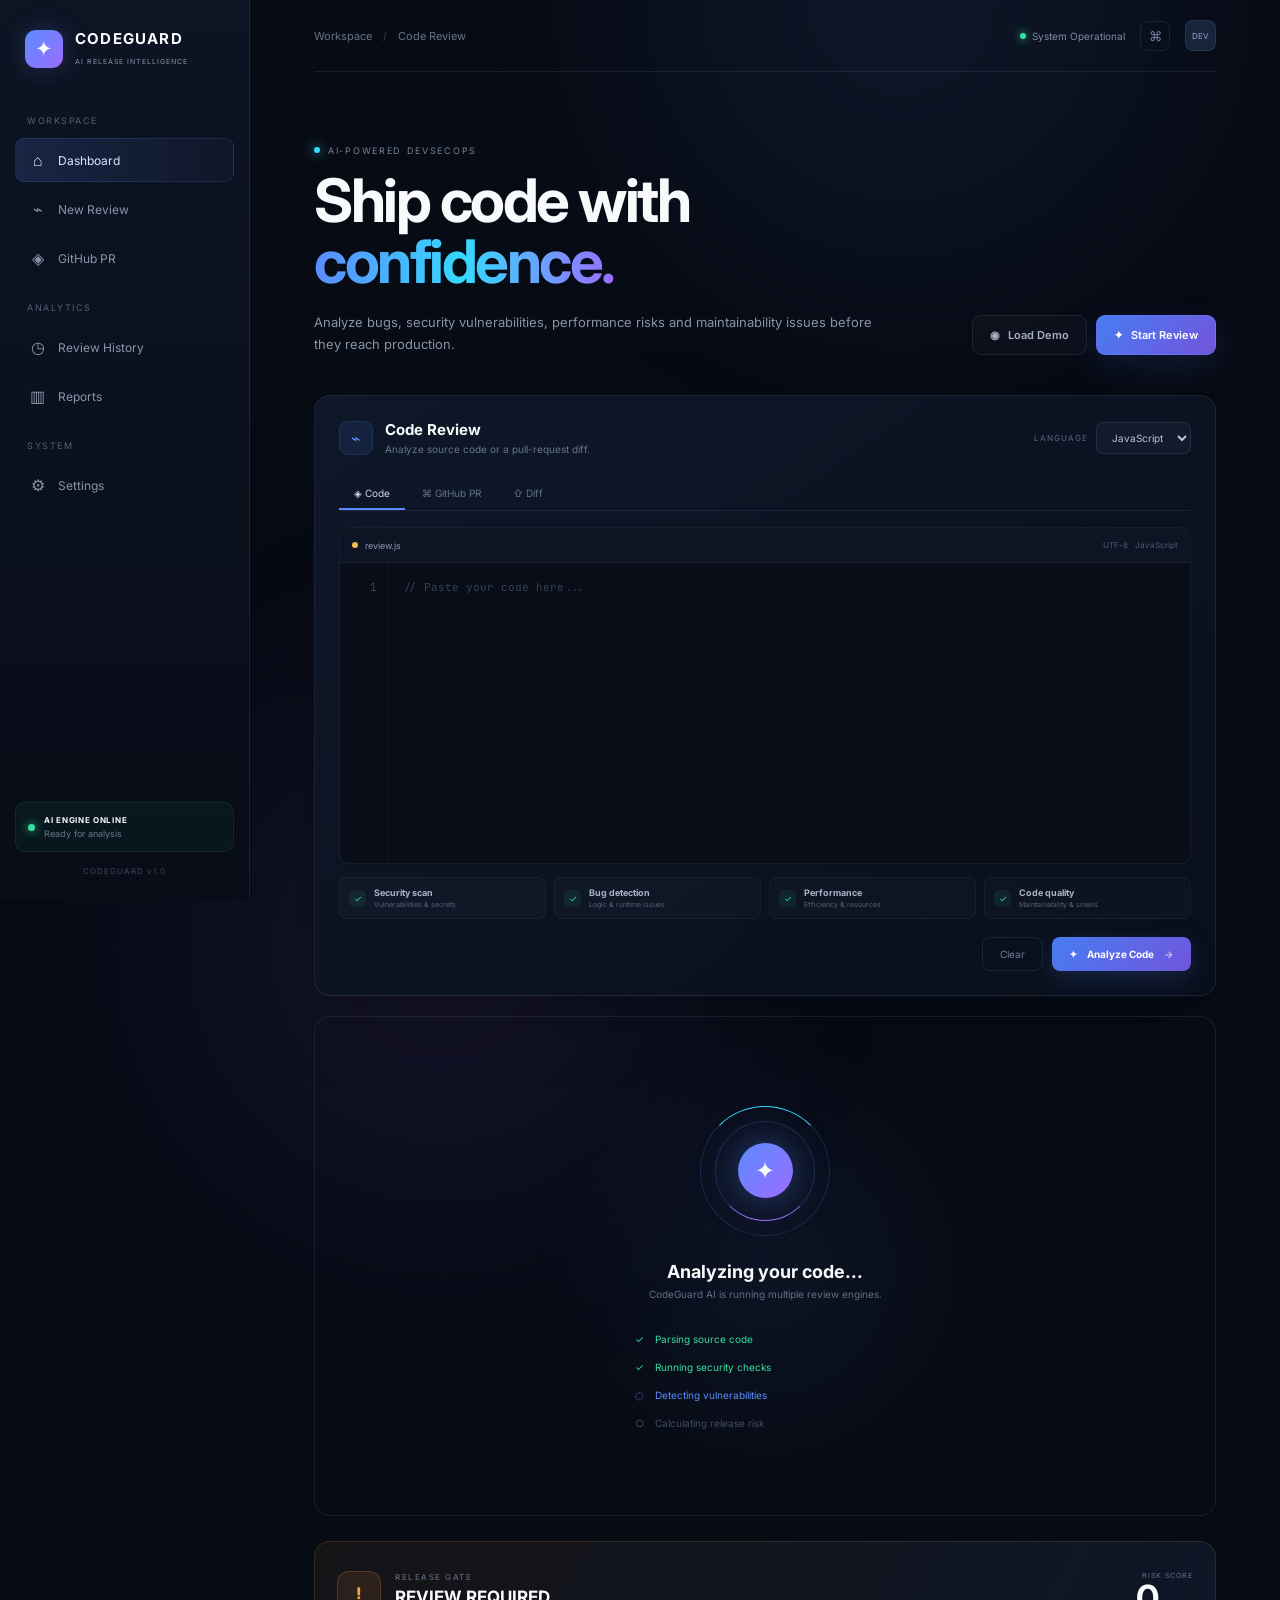
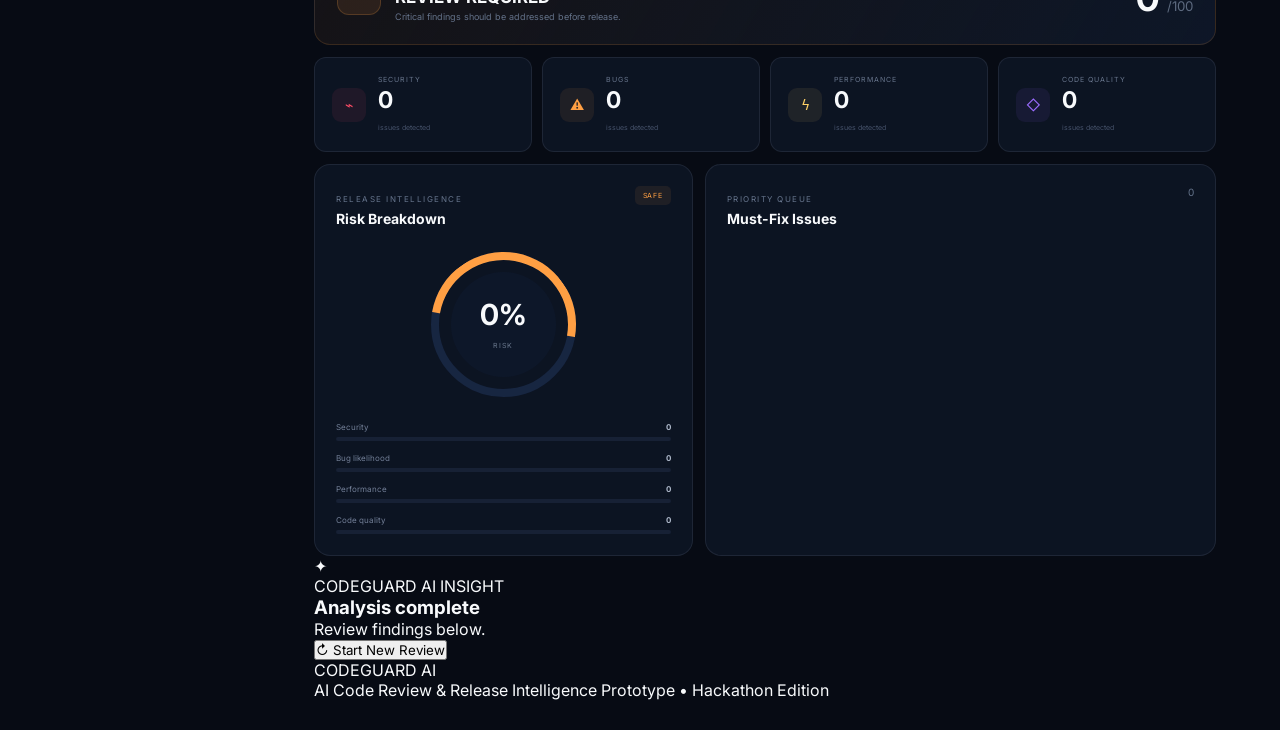
==== index.html @ 19e3649a "Add files via upload" ====
<!DOCTYPE html>
<html lang="en">
<head>
    <meta charset="UTF-8">
    <meta name="viewport" content="width=device-width, initial-scale=1.0">

    <title>CodeGuard AI — Code Review & Release Intelligence</title>

    <link rel="stylesheet" href="style.css">

    <link rel="preconnect" href="https://fonts.googleapis.com">
    <link rel="preconnect" href="https://fonts.gstatic.com" crossorigin>

    <link
        href="https://fonts.googleapis.com/css2?family=Inter:wght@400;500;600;700;800&family=JetBrains+Mono:wght@400;500&display=swap"
        rel="stylesheet"
    >
</head>

<body>

<!-- =========================================
     BACKGROUND
========================================= -->

<div class="background-grid"></div>
<div class="glow glow-one"></div>
<div class="glow glow-two"></div>


<!-- =========================================
     APP
========================================= -->

<div class="app">


    <!-- =====================================
         SIDEBAR
    ====================================== -->

    <aside class="sidebar">

        <div class="brand">

            <div class="brand-icon">
                <span>✦</span>
            </div>

            <div>
                <h1>CODEGUARD</h1>
                <small>AI RELEASE INTELLIGENCE</small>
            </div>

        </div>


        <nav class="navigation">

            <p class="nav-label">WORKSPACE</p>

            <button class="nav-item active">
                <span>⌂</span>
                Dashboard
            </button>

            <button class="nav-item" onclick="focusReview()">
                <span>⌁</span>
                New Review
            </button>

            <button class="nav-item">
                <span>◈</span>
                GitHub PR
            </button>

            <p class="nav-label">ANALYTICS</p>

            <button class="nav-item">
                <span>◷</span>
                Review History
            </button>

            <button class="nav-item">
                <span>▥</span>
                Reports
            </button>

            <p class="nav-label">SYSTEM</p>

            <button class="nav-item">
                <span>⚙</span>
                Settings
            </button>

        </nav>


        <div class="sidebar-bottom">

            <div class="ai-status">

                <div class="online-dot"></div>

                <div>
                    <strong>AI ENGINE ONLINE</strong>
                    <small>Ready for analysis</small>
                </div>

            </div>

            <div class="version">
                CODEGUARD v1.0
            </div>

        </div>

    </aside>


    <!-- =====================================
         MAIN CONTENT
    ====================================== -->

    <main class="main">


        <!-- TOP BAR -->

        <header class="topbar">

            <div class="mobile-brand">
                ✦ CODEGUARD AI
            </div>

            <div class="breadcrumb">
                Workspace
                <span>/</span>
                Code Review
            </div>

            <div class="top-actions">

                <div class="connection">
                    <span></span>
                    System Operational
                </div>

                <button class="icon-button">⌘</button>

                <div class="avatar">
                    DEV
                </div>

            </div>

        </header>


        <!-- =================================
             HERO
        ================================== -->

        <section class="hero">

            <div>

                <div class="eyebrow">
                    <span class="pulse"></span>
                    AI-POWERED DEVSECOPS
                </div>

                <h2>
                    Ship code with
                    <span>confidence.</span>
                </h2>

                <p>
                    Analyze bugs, security vulnerabilities, performance risks
                    and maintainability issues before they reach production.
                </p>

            </div>


            <div class="hero-actions">

                <button class="ghost-button" onclick="loadSample()">
                    <span>◉</span>
                    Load Demo
                </button>

                <button class="primary-button" onclick="focusReview()">
                    <span>✦</span>
                    Start Review
                </button>

            </div>

        </section>


        <!-- =================================
             REVIEW INPUT
        ================================== -->

        <section class="review-card" id="reviewSection">

            <div class="card-top">

                <div>

                    <div class="card-title">
                        <span class="title-icon">⌁</span>

                        <div>
                            <h3>Code Review</h3>
                            <p>Analyze source code or a pull-request diff.</p>
                        </div>
                    </div>

                </div>


                <div class="language-selector">

                    <span>LANGUAGE</span>

                    <select id="language">

                        <option value="javascript">
                            JavaScript
                        </option>

                        <option value="python">
                            Python
                        </option>

                        <option value="java">
                            Java
                        </option>

                    </select>

                </div>

            </div>


            <!-- SOURCE TABS -->

            <div class="source-tabs">

                <button class="source-tab active">
                    ◈ Code
                </button>

                <button class="source-tab">
                    ⌘ GitHub PR
                </button>

                <button class="source-tab">
                    ⇧ Diff
                </button>

            </div>


            <!-- CODE EDITOR -->

            <div class="editor-wrapper">

                <div class="editor-header">

                    <div class="file-info">

                        <span class="file-dot"></span>

                        <span id="fileName">
                            review.js
                        </span>

                    </div>

                    <div class="editor-tools">

                        <span>UTF-8</span>
                        <span>JavaScript</span>

                    </div>

                </div>


                <div class="editor">

                    <div class="line-numbers" id="lineNumbers">
                        1
                    </div>

                    <textarea
                        id="codeInput"
                        spellcheck="false"
                        placeholder="// Paste your code here..."
                    ></textarea>

                </div>

            </div>


            <!-- REVIEW OPTIONS -->

            <div class="review-options">

                <div class="option">

                    <span class="option-check">✓</span>

                    <div>
                        <strong>Security scan</strong>
                        <small>Vulnerabilities & secrets</small>
                    </div>

                </div>

                <div class="option">

                    <span class="option-check">✓</span>

                    <div>
                        <strong>Bug detection</strong>
                        <small>Logic & runtime issues</small>
                    </div>

                </div>

                <div class="option">

                    <span class="option-check">✓</span>

                    <div>
                        <strong>Performance</strong>
                        <small>Efficiency & resources</small>
                    </div>

                </div>

                <div class="option">

                    <span class="option-check">✓</span>

                    <div>
                        <strong>Code quality</strong>
                        <small>Maintainability & smells</small>
                    </div>

                </div>

            </div>


            <!-- ACTIONS -->

            <div class="review-actions">

                <button
                    class="clear-button"
                    onclick="clearCode()"
                >
                    Clear
                </button>

                <button
                    class="analyze-button"
                    id="analyzeButton"
                    onclick="startAnalysis()"
                >
                    <span>✦</span>
                    Analyze Code
                    <span class="button-arrow">→</span>
                </button>

            </div>

        </section>


        <!-- =================================
             ANALYSIS SCREEN
        ================================== -->

        <section
            class="analysis-screen hidden"
            id="analysisScreen"
        >

            <div class="analysis-orbit">

                <div class="orbit-ring ring-one"></div>
                <div class="orbit-ring ring-two"></div>

                <div class="ai-core">
                    ✦
                </div>

            </div>

            <h3>Analyzing your code...</h3>

            <p>
                CodeGuard AI is running multiple review engines.
            </p>


            <div class="analysis-steps">

                <div class="analysis-step complete">
                    <span>✓</span>
                    Parsing source code
                </div>

                <div class="analysis-step complete">
                    <span>✓</span>
                    Running security checks
                </div>

                <div class="analysis-step active-step">
                    <span>◌</span>
                    Detecting vulnerabilities
                </div>

                <div class="analysis-step">
                    <span>○</span>
                    Calculating release risk
                </div>

            </div>

        </section>


        <!-- =================================
             RESULTS
        ================================== -->

        <section
            class="results hidden"
            id="results"
        >


            <!-- RELEASE GATE -->

            <div class="release-gate">

                <div class="gate-left">

                    <div class="gate-icon" id="gateIcon">
                        !
                    </div>

                    <div>

                        <span class="gate-label">
                            RELEASE GATE
                        </span>

                        <h3 id="gateTitle">
                            REVIEW REQUIRED
                        </h3>

                        <p id="gateMessage">
                            Critical findings should be addressed before release.
                        </p>

                    </div>

                </div>


                <div class="gate-score">

                    <span>RISK SCORE</span>

                    <strong id="riskScore">
                        0
                    </strong>

                    <small>/100</small>

                </div>

            </div>


            <!-- METRICS -->

            <div class="metrics">

                <div class="metric-card">

                    <div class="metric-icon red">⌁</div>

                    <div>
                        <span>SECURITY</span>
                        <strong id="securityCount">0</strong>
                        <small>issues detected</small>
                    </div>

                </div>


                <div class="metric-card">

                    <div class="metric-icon orange">⚠</div>

                    <div>
                        <span>BUGS</span>
                        <strong id="bugCount">0</strong>
                        <small>issues detected</small>
                    </div>

                </div>


                <div class="metric-card">

                    <div class="metric-icon yellow">ϟ</div>

                    <div>
                        <span>PERFORMANCE</span>
                        <strong id="performanceCount">0</strong>
                        <small>issues detected</small>
                    </div>

                </div>


                <div class="metric-card">

                    <div class="metric-icon purple">◇</div>

                    <div>
                        <span>CODE QUALITY</span>
                        <strong id="smellCount">0</strong>
                        <small>issues detected</small>
                    </div>

                </div>

            </div>


            <!-- RESULTS GRID -->

            <div class="results-grid">


                <!-- RISK -->

                <div class="panel risk-panel">

                    <div class="panel-header">

                        <div>
                            <span class="panel-label">
                                RELEASE INTELLIGENCE
                            </span>

                            <h3>Risk Breakdown</h3>
                        </div>

                        <span class="risk-level" id="riskLevel">
                            SAFE
                        </span>

                    </div>


                    <div class="risk-visual">

                        <div class="risk-circle">

                            <div>

                                <strong id="riskPercent">
                                    0%
                                </strong>

                                <span>RISK</span>

                            </div>

                        </div>

                    </div>


                    <div class="risk-bars">

                        <div class="risk-bar">

                            <div>
                                <span>Security</span>
                                <b id="securityRisk">0</b>
                            </div>

                            <div class="bar">
                                <i id="securityBar"></i>
                            </div>

                        </div>


                        <div class="risk-bar">

                            <div>
                                <span>Bug likelihood</span>
                                <b id="bugRisk">0</b>
                            </div>

                            <div class="bar">
                                <i id="bugBar"></i>
                            </div>

                        </div>


                        <div class="risk-bar">

                            <div>
                                <span>Performance</span>
                                <b id="performanceRisk">0</b>
                            </div>

                            <div class="bar">
                                <i id="performanceBar"></i>
                            </div>

                        </div>


                        <div class="risk-bar">

                            <div>
                                <span>Code quality</span>
                                <b id="qualityRisk">0</b>
                            </div>

                            <div class="bar">
                                <i id="qualityBar"></i>
                            </div>

                        </div>

                    </div>

                </div>


                <!-- MUST FIX -->

                <div class="panel">

                    <div class="panel-header">

                        <div>
                            <span class="panel-label">
                                PRIORITY QUEUE
                            </span>

                            <h3>Must-Fix Issues</h3>
                        </div>

                        <span class="issue-count" id="issueCount">
                            0
                        </span>

                    </div>


                    <div
                        class="issues-list"
                        id="issuesContainer"
                    ></div>

                </div>

            </div>


            <!-- AI INSIGHT -->

            <div class="ai-insight">

                <div class="ai-insight-icon">
                    ✦
                </div>

                <div>

                    <span>
                        CODEGUARD AI INSIGHT
                    </span>

                    <h3 id="aiInsightTitle">
                        Analysis complete
                    </h3>

                    <p id="aiInsight">
                        Review findings below.
                    </p>

                </div>

            </div>


            <!-- NEW REVIEW -->

            <button
                class="new-review"
                onclick="newReview()"
            >
                ↻ Start New Review
            </button>

        </section>


        <!-- FOOTER -->

        <footer>

            <div>
                CODEGUARD AI
            </div>

            <span>
                AI Code Review & Release Intelligence
            </span>

            <span>
                Prototype • Hackathon Edition
            </span>

        </footer>

    </main>

</div>


<script src="script.js"></script>

</body>
</html>
---- style.css ----
:root {

    --bg: #070b14;
    --bg-secondary: #0b1120;
    --panel: rgba(14, 22, 38, 0.82);
    --panel-solid: #0e1626;

    --border: rgba(148, 163, 184, 0.13);

    --text: #f8fafc;
    --muted: #8793a8;

    --blue: #5b8cff;
    --cyan: #36d9ff;
    --purple: #9b6cff;

    --red: #ff4d67;
    --orange: #ff9f43;
    --yellow: #ffd166;
    --green: #36e0a1;

    --radius: 16px;

}


* {

    margin: 0;
    padding: 0;
    box-sizing: border-box;

}


html {

    scroll-behavior: smooth;

}


body {

    background: var(--bg);

    color: var(--text);

    font-family: "Inter", sans-serif;

    min-height: 100vh;

    overflow-x: hidden;

}


button,
select,
textarea {

    font-family: inherit;

}


button {

    cursor: pointer;

}


/* =========================================
   BACKGROUND
========================================= */

.background-grid {

    position: fixed;

    inset: 0;

    pointer-events: none;

    opacity: .28;

    background-image:
        linear-gradient(
            rgba(255,255,255,.025) 1px,
            transparent 1px
        ),
        linear-gradient(
            90deg,
            rgba(255,255,255,.025) 1px,
            transparent 1px
        );

    background-size: 50px 50px;

    mask-image: linear-gradient(
        to bottom,
        black,
        transparent 85%
    );

}


.glow {

    position: fixed;

    width: 500px;

    height: 500px;

    border-radius: 50%;

    filter: blur(130px);

    pointer-events: none;

    opacity: .09;

}


.glow-one {

    background: var(--blue);

    top: -250px;

    right: 10%;

}


.glow-two {

    background: var(--purple);

    bottom: -300px;

    left: 15%;

}


/* =========================================
   APP
========================================= */

.app {

    display: flex;

    min-height: 100vh;

}


/* =========================================
   SIDEBAR
========================================= */

.sidebar {

    width: 250px;

    background:
        linear-gradient(
            180deg,
            rgba(13,20,35,.98),
            rgba(8,13,24,.98)
        );

    border-right: 1px solid var(--border);

    padding: 24px 15px;

    display: flex;

    flex-direction: column;

    position: fixed;

    top: 0;

    bottom: 0;

    z-index: 10;

}


.brand {

    display: flex;

    align-items: center;

    gap: 12px;

    padding: 5px 10px 30px;

}


.brand-icon {

    width: 38px;

    height: 38px;

    border-radius: 11px;

    display: grid;

    place-items: center;

    background:
        linear-gradient(
            135deg,
            var(--blue),
            var(--purple)
        );

    box-shadow:
        0 0 25px rgba(91,140,255,.25);

}


.brand-icon span {

    font-size: 21px;

}


.brand h1 {

    font-size: 15px;

    letter-spacing: 1.2px;

}


.brand small {

    color: var(--muted);

    font-size: 7px;

    letter-spacing: 1px;

}


.navigation {

    display: flex;

    flex-direction: column;

    gap: 5px;

}


.nav-label {

    font-size: 9px;

    color: #536077;

    letter-spacing: 1.5px;

    margin: 17px 12px 7px;

}


.nav-item {

    width: 100%;

    padding: 11px 13px;

    border: 1px solid transparent;

    border-radius: 9px;

    background: transparent;

    color: #8995aa;

    text-align: left;

    display: flex;

    align-items: center;

    gap: 12px;

    font-size: 12px;

    transition: .2s;

}


.nav-item span {

    width: 17px;

    text-align: center;

    font-size: 16px;

}


.nav-item:hover {

    background: rgba(255,255,255,.04);

    color: white;

}


.nav-item.active {

    background:
        linear-gradient(
            90deg,
            rgba(91,140,255,.16),
            rgba(91,140,255,.04)
        );

    color: #dbe7ff;

    border-color: rgba(91,140,255,.16);

}


.sidebar-bottom {

    margin-top: auto;

}


.ai-status {

    padding: 12px;

    background: rgba(54,224,161,.045);

    border: 1px solid rgba(54,224,161,.1);

    border-radius: 10px;

    display: flex;

    gap: 9px;

    align-items: center;

}


.online-dot {

    width: 7px;

    height: 7px;

    background: var(--green);

    border-radius: 50%;

    box-shadow: 0 0 10px var(--green);

}


.ai-status strong {

    display: block;

    font-size: 8px;

    letter-spacing: .7px;

}


.ai-status small {

    display: block;

    color: #66758c;

    font-size: 9px;

    margin-top: 3px;

}


.version {

    color: #39465c;

    font-size: 8px;

    margin-top: 14px;

    text-align: center;

    letter-spacing: 1px;

}


/* =========================================
   MAIN
========================================= */

.main {

    margin-left: 250px;

    width: calc(100% - 250px);

    padding: 0 5% 30px;

    position: relative;

    z-index: 1;

}


.topbar {

    height: 72px;

    border-bottom: 1px solid var(--border);

    display: flex;

    align-items: center;

    justify-content: space-between;

}


.breadcrumb {

    color: #657289;

    font-size: 11px;

}


.breadcrumb span {

    margin: 0 8px;

    color: #354157;

}


.top-actions {

    display: flex;

    align-items: center;

    gap: 15px;

}


.connection {

    font-size: 10px;

    color: #7e8ca2;

    display: flex;

    align-items: center;

    gap: 6px;

}


.connection span {

    width: 6px;

    height: 6px;

    background: var(--green);

    border-radius: 50%;

    box-shadow: 0 0 8px var(--green);

}


.icon-button {

    background: transparent;

    color: #718098;

    border: 1px solid var(--border);

    width: 30px;

    height: 30px;

    border-radius: 7px;

}


.avatar {

    width: 31px;

    height: 31px;

    display: grid;

    place-items: center;

    background: #18243b;

    border: 1px solid var(--border);

    border-radius: 8px;

    font-size: 8px;

    color: #91a6cf;

}


.mobile-brand {

    display: none;

}


/* =========================================
   HERO
========================================= */

.hero {

    padding: 65px 0 40px;

    display: flex;

    align-items: flex-end;

    justify-content: space-between;

    gap: 30px;

}


.eyebrow {

    display: inline-flex;

    align-items: center;

    gap: 8px;

    font-size: 9px;

    letter-spacing: 1.7px;

    color: #75849c;

    margin-bottom: 14px;

}


.pulse {

    width: 6px;

    height: 6px;

    background: var(--cyan);

    border-radius: 50%;

    box-shadow: 0 0 12px var(--cyan);

}


.hero h2 {

    font-size: clamp(34px, 5vw, 60px);

    line-height: 1.03;

    letter-spacing: -2.5px;

    max-width: 700px;

}


.hero h2 span {

    background:
        linear-gradient(
            90deg,
            var(--blue),
            var(--cyan),
            var(--purple)
        );

    -webkit-background-clip: text;

    color: transparent;

}


.hero p {

    color: var(--muted);

    font-size: 13px;

    line-height: 1.7;

    max-width: 570px;

    margin-top: 18px;

}


.hero-actions {

    display: flex;

    gap: 9px;

    flex-shrink: 0;

}


.primary-button,
.ghost-button {

    border-radius: 9px;

    padding: 12px 17px;

    font-size: 11px;

    font-weight: 600;

    display: flex;

    align-items: center;

    gap: 8px;

}


.primary-button {

    border: 1px solid rgba(91,140,255,.4);

    background:
        linear-gradient(
            135deg,
            #477df2,
            #7354db
        );

    color: white;

    box-shadow:
        0 10px 30px rgba(72,107,240,.15);

}


.primary-button:hover {

    transform: translateY(-1px);

    box-shadow:
        0 12px 35px rgba(72,107,240,.28);

}


.ghost-button {

    color: #a5b0c2;

    background: rgba(255,255,255,.025);

    border: 1px solid var(--border);

}


/* =========================================
   REVIEW CARD
========================================= */

.review-card {

    background:
        linear-gradient(
            145deg,
            rgba(15,25,43,.9),
            rgba(9,15,27,.9)
        );

    border: 1px solid var(--border);

    border-radius: var(--radius);

    padding: 24px;

    box-shadow:
        0 25px 70px rgba(0,0,0,.2);

}


.card-top {

    display: flex;

    justify-content: space-between;

    align-items: center;

}


.card-title {

    display: flex;

    align-items: center;

    gap: 12px;

}


.title-icon {

    width: 34px;

    height: 34px;

    display: grid;

    place-items: center;

    background: rgba(91,140,255,.1);

    color: var(--blue);

    border: 1px solid rgba(91,140,255,.16);

    border-radius: 9px;

}


.card-title h3 {

    font-size: 15px;

}


.card-title p {

    color: #68768d;

    font-size: 10px;

    margin-top: 4px;

}


.language-selector {

    display: flex;

    align-items: center;

    gap: 8px;

}


.language-selector span {

    color: #59677e;

    font-size: 8px;

    letter-spacing: 1px;

}


.language-selector select {

    background: #111b2d;

    color: #bac5d6;

    border: 1px solid var(--border);

    border-radius: 7px;

    padding: 8px 11px;

    outline: none;

    font-size: 10px;

}


/* SOURCE TABS */

.source-tabs {

    display: flex;

    gap: 2px;

    margin-top: 23px;

    border-bottom: 1px solid var(--border);

}


.source-tab {

    padding: 9px 15px;

    background: transparent;

    border: none;

    color: #647289;

    font-size: 10px;

    border-bottom: 2px solid transparent;

}


.source-tab.active {

    color: #cbd7ea;

    border-bottom-color: var(--blue);

}


/* =========================================
   EDITOR
========================================= */

.editor-wrapper {

    margin-top: 16px;

    border: 1px solid rgba(148,163,184,.11);

    border-radius: 10px;

    overflow: hidden;

    background: #080d17;

}


.editor-header {

    height: 35px;

    background: #0d1524;

    border-bottom: 1px solid rgba(148,163,184,.08);

    display: flex;

    justify-content: space-between;

    align-items: center;

    padding: 0 12px;

}


.file-info,
.editor-tools {

    display: flex;

    align-items: center;

    gap: 7px;

}


.file-info {

    color: #8996aa;

    font-size: 9px;

}


.file-dot {

    width: 6px;

    height: 6px;

    background: #f2bd4b;

    border-radius: 50%;

}


.editor-tools {

    color: #4e5d73;

    font-size: 8px;

}


.editor {

    display: flex;

    min-height: 300px;

    max-height: 420px;

}


.line-numbers {

    width: 48px;

    padding: 15px 10px;

    text-align: right;

    color: #36445a;

    font-family: "JetBrains Mono", monospace;

    font-size: 11px;

    line-height: 1.75;

    user-select: none;

    border-right: 1px solid rgba(148,163,184,.06);

    overflow: hidden;

    white-space: pre;

}


#codeInput {

    flex: 1;

    resize: none;

    border: none;

    outline: none;

    background: transparent;

    color: #b9c7da;

    padding: 15px;

    font-family: "JetBrains Mono", monospace;

    font-size: 11px;

    line-height: 1.75;

}


#codeInput::placeholder {

    color: #344157;

}


/* =========================================
   OPTIONS
========================================= */

.review-options {

    display: grid;

    grid-template-columns: repeat(4, 1fr);

    gap: 8px;

    margin-top: 13px;

}


.option {

    display: flex;

    align-items: center;

    gap: 8px;

    padding: 9px;

    background: rgba(255,255,255,.018);

    border: 1px solid rgba(255,255,255,.045);

    border-radius: 8px;

}


.option-check {

    width: 17px;

    height: 17px;

    border-radius: 5px;

    display: grid;

    place-items: center;

    color: var(--green);

    background: rgba(54,224,161,.08);

    font-size: 9px;

}


.option strong {

    display: block;

    font-size: 9px;

    color: #a8b4c7;

}


.option small {

    display: block;

    font-size: 7px;

    color: #56647a;

    margin-top: 2px;

}


.review-actions {

    display: flex;

    justify-content: flex-end;

    gap: 9px;

    margin-top: 18px;

}


.clear-button {

    background: transparent;

    border: 1px solid var(--border);

    color: #718096;

    border-radius: 8px;

    padding: 10px 17px;

    font-size: 10px;

}


.analyze-button {

    background:
        linear-gradient(
            135deg,
            #477df2,
            #7155dc
        );

    color: white;

    border: none;

    border-radius: 8px;

    padding: 11px 17px;

    font-size: 10px;

    font-weight: 700;

    display: flex;

    align-items: center;

    gap: 10px;

    box-shadow: 0 8px 25px rgba(91,140,255,.18);

}


.button-arrow {

    opacity: .6;

}


/* =========================================
   ANALYSIS SCREEN
========================================= */

.analysis-screen {

    margin-top: 20px;

    min-height: 500px;

    display: flex;

    flex-direction: column;

    align-items: center;

    justify-content: center;

    background:
        radial-gradient(
            circle at center,
            rgba(91,140,255,.07),
            transparent 45%
        );

    border: 1px solid var(--border);

    border-radius: var(--radius);

}


.analysis-orbit {

    width: 150px;

    height: 150px;

    position: relative;

    display: grid;

    place-items: center;

}


.orbit-ring {

    position: absolute;

    border-radius: 50%;

    border: 1px solid rgba(91,140,255,.2);

}


.ring-one {

    inset: 10px;

    animation: rotate 4s linear infinite;

    border-top-color: var(--cyan);

}


.ring-two {

    inset: 25px;

    animation: rotate 2.5s linear infinite reverse;

    border-bottom-color: var(--purple);

}


.ai-core {

    width: 55px;

    height: 55px;

    display: grid;

    place-items: center;

    border-radius: 50%;

    background:
        linear-gradient(
            135deg,
            var(--blue),
            var(--purple)
        );

    box-shadow:
        0 0 40px rgba(91,140,255,.45);

    font-size: 24px;

    animation: breathe 1.5s infinite;

}


@keyframes rotate {

    to {
        transform: rotate(360deg);
    }

}


@keyframes breathe {

    50% {
        transform: scale(1.08);
    }

}


.analysis-screen h3 {

    font-size: 18px;

    margin-top: 15px;

}


.analysis-screen > p {

    color: #627087;

    font-size: 10px;

    margin-top: 6px;

}


.analysis-steps {

    margin-top: 25px;

    width: 260px;

}


.analysis-step {

    padding: 8px 0;

    color: #3f4d62;

    font-size: 10px;

}


.analysis-step span {

    margin-right: 8px;

}


.analysis-step.complete {

    color: var(--green);

}


.analysis-step.active-step {

    color: var(--blue);

}


/* =========================================
   RESULTS
========================================= */

.results {

    margin-top: 25px;

}


.release-gate {

    padding: 22px;

    border: 1px solid rgba(255,159,67,.15);

    background:
        linear-gradient(
            120deg,
            rgba(255,159,67,.06),
            rgba(15,25,43,.85)
        );

    border-radius: var(--radius);

    display: flex;

    justify-content: space-between;

    align-items: center;

}


.gate-left {

    display: flex;

    align-items: center;

    gap: 14px;

}


.gate-icon {

    width: 44px;

    height: 44px;

    border-radius: 12px;

    display: grid;

    place-items: center;

    background: rgba(255,159,67,.1);

    border: 1px solid rgba(255,159,67,.2);

    color: var(--orange);

    font-weight: 800;

}


.gate-label,
.panel-label {

    color: #68778e;

    font-size: 8px;

    letter-spacing: 1.5px;

}


.gate-left h3 {

    font-size: 17px;

    margin-top: 3px;

}


.gate-left p {

    color: #647289;

    font-size: 9px;

    margin-top: 4px;

}


.gate-score {

    text-align: right;

}


.gate-score span {

    display: block;

    color: #65738a;

    font-size: 7px;

    letter-spacing: 1px;

}


.gate-score strong {

    font-size: 36px;

    line-height: 1;

}


.gate-score small {

    color: #5d6a7f;

}


/* =========================================
   METRICS
========================================= */

.metrics {

    display: grid;

    grid-template-columns: repeat(4,1fr);

    gap: 10px;

    margin: 12px 0;

}


.metric-card {

    background: var(--panel);

    border: 1px solid var(--border);

    border-radius: 12px;

    padding: 17px;

    display: flex;

    align-items: center;

    gap: 12px;

}


.metric-icon {

    width: 34px;

    height: 34px;

    border-radius: 9px;

    display: grid;

    place-items: center;

    font-size: 14px;

}


.metric-icon.red {

    color: var(--red);

    background: rgba(255,77,103,.08);

}


.metric-icon.orange {

    color: var(--orange);

    background: rgba(255,159,67,.08);

}


.metric-icon.yellow {

    color: var(--yellow);

    background: rgba(255,209,102,.08);

}


.metric-icon.purple {

    color: var(--purple);

    background: rgba(155,108,255,.08);

}


.metric-card span {

    display: block;

    color: #69778d;

    font-size: 7px;

    letter-spacing: 1px;

}


.metric-card strong {

    display: block;

    font-size: 23px;

    margin-top: 2px;

}


.metric-card small {

    color: #46536a;

    font-size: 7px;

}


/* =========================================
   RESULTS GRID
========================================= */

.results-grid {

    display: grid;

    grid-template-columns: 1fr 1.35fr;

    gap: 12px;

}


.panel {

    background: var(--panel);

    border: 1px solid var(--border);

    border-radius: var(--radius);

    padding: 21px;

}


.panel-header {

    display: flex;

    justify-content: space-between;

    align-items: flex-start;

}


.panel-header h3 {

    font-size: 14px;

    margin-top: 4px;

}


.risk-level {

    padding: 5px 8px;

    border-radius: 5px;

    background: rgba(255,159,67,.08);

    color: var(--orange);

    font-size: 7px;

    letter-spacing: .8px;

}


.issue-count {

    color: #65748b;

    font-size: 10px;

}


/* RISK VISUAL */

.risk-visual {

    display: grid;

    place-items: center;

    padding: 25px 0;

}


.risk-circle {

    width: 145px;

    height: 145px;

    border-radius: 50%;

    display: grid;

    place-items: center;

    background:
        radial-gradient(
            circle,
            #0d1729 57%,
            transparent 58%
        );

    border: 8px solid #172641;

    position: relative;

}


.risk-circle::before {

    content: "";

    position: absolute;

    inset: -8px;

    border-radius: 50%;

    border: 8px solid transparent;

    border-top-color: var(--orange);

    border-right-color: var(--orange);

    transform: rotate(-35deg);

}


.risk-circle div {

    text-align: center;

}


.risk-circle strong {

    display: block;

    font-size: 29px;

}


.risk-circle span {

    color: #69778c;

    font-size: 7px;

    letter-spacing: 1px;

}


/* RISK BARS */

.risk-bars {

    display: flex;

    flex-direction: column;

    gap: 12px;

}


.risk-bar > div:first-child {

    display: flex;

    justify-content: space-between;

    margin-bottom: 5px;

}


.risk-bar span {

    color: #748198;

    font-size: 8px;

}


.risk-bar b {

    color: #abb6c7;

    font-size: 8px;

}


.bar {

    height: 4px;

    background: #172135;

    border-radius: 10px;

    overflow: hidden;

}


.bar i {

    display: block;

    width: 0;

    height: 100%;

    border-radius: 10px;

    background:
        linear-gradient(
            90deg,
            var(--blue),
            var(--cyan)
        );

    transition: width 1s ease;

}


/* =========================================
   ISSUES
========================================= */

.issues-list {

    margin-top: 13px;

    display: flex;

    flex-direction: column;

    gap: 7px;

}


.issue {

    padding: 12px;

    background: rgba(255,255,255,.018);

    border: 1px solid rgba(255,255,255,.055);

    border-radius: 9px;

    cursor: pointer;

    transition: .2s;

}


.issue:hover {

    border-color: rgba(91,140,255,.25);

    background: rgba(91,140,255,.035);

}


.issue-top {

    display: flex;

    justify-content: space-between;
}
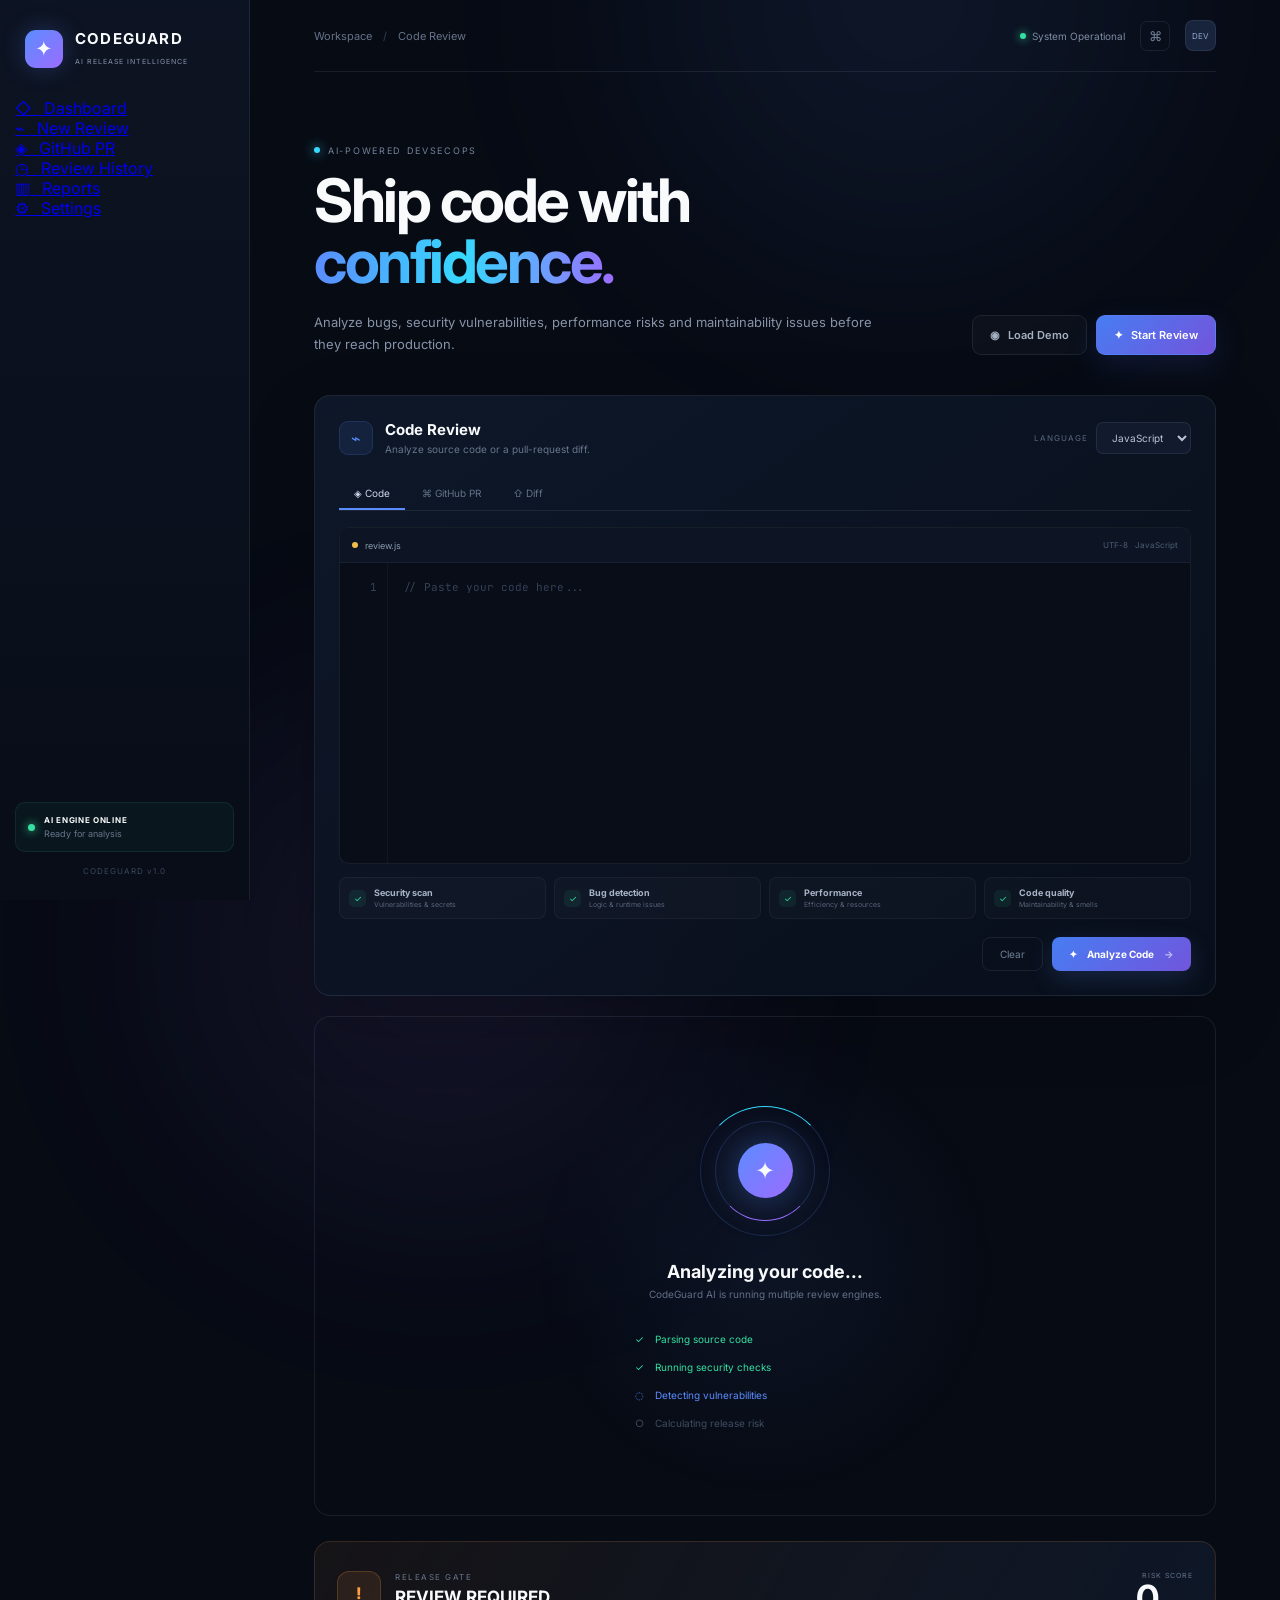
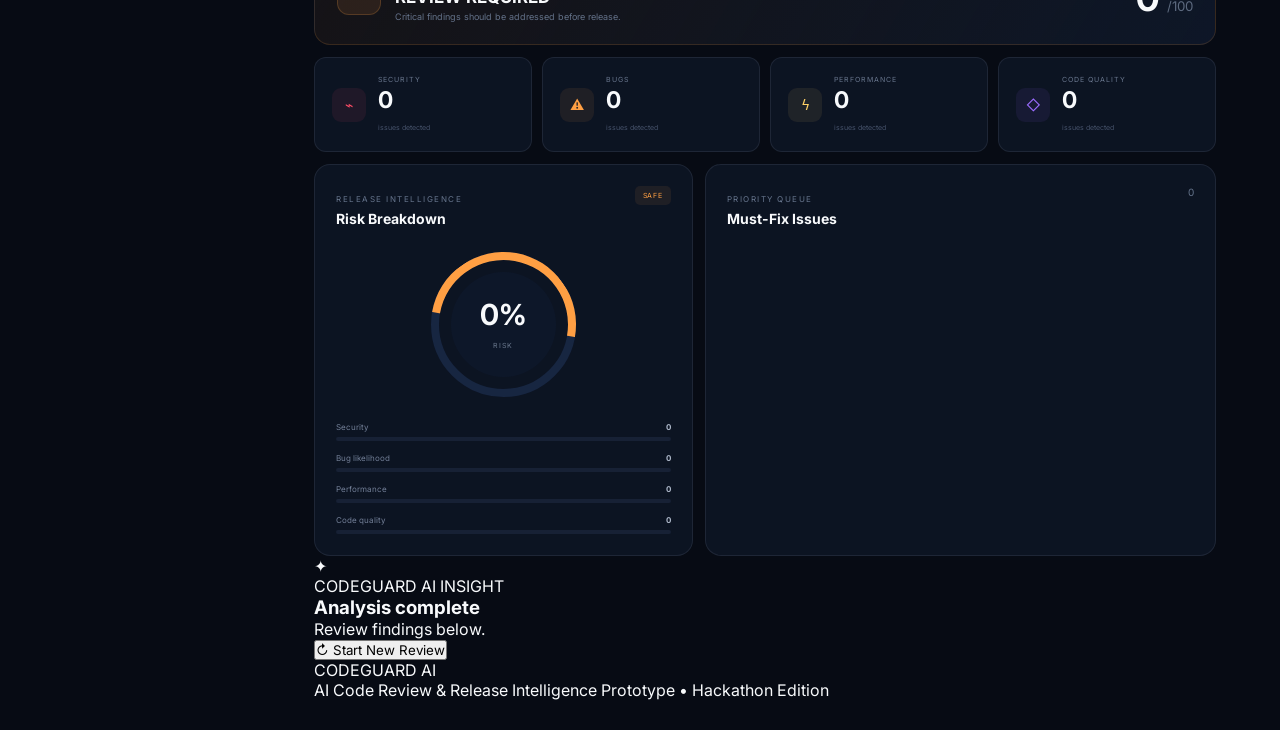
==== commit 45aea59c: "Add files via upload" ====
--- a/index.html
+++ b/index.html
@@ -55,45 +55,29 @@
         </div>
 
 
-        <nav class="navigation">
-
-            <p class="nav-label">WORKSPACE</p>
-
-            <button class="nav-item active">
-                <span>⌂</span>
-                Dashboard
-            </button>
-
-            <button class="nav-item" onclick="focusReview()">
-                <span>⌁</span>
-                New Review
-            </button>
-
-            <button class="nav-item">
-                <span>◈</span>
-                GitHub PR
-            </button>
-
-            <p class="nav-label">ANALYTICS</p>
-
-            <button class="nav-item">
-                <span>◷</span>
-                Review History
-            </button>
-
-            <button class="nav-item">
-                <span>▥</span>
-                Reports
-            </button>
-
-            <p class="nav-label">SYSTEM</p>
-
-            <button class="nav-item">
-                <span>⚙</span>
-                Settings
-            </button>
-
-        </nav>
+       <a href="index.html" class="active">
+    ◇ &nbsp; Dashboard
+</a>
+
+<a href="review.html">
+    ⌁ &nbsp; New Review
+</a>
+
+<a href="github-pr.html">
+    ◈ &nbsp; GitHub PR
+</a>
+
+<a href="history.html">
+    ◷ &nbsp; Review History
+</a>
+
+<a href="reports.html">
+    ▥ &nbsp; Reports
+</a>
+
+<a href="settings.html">
+    ⚙ &nbsp; Settings
+</a>
 
 
         <div class="sidebar-bottom">
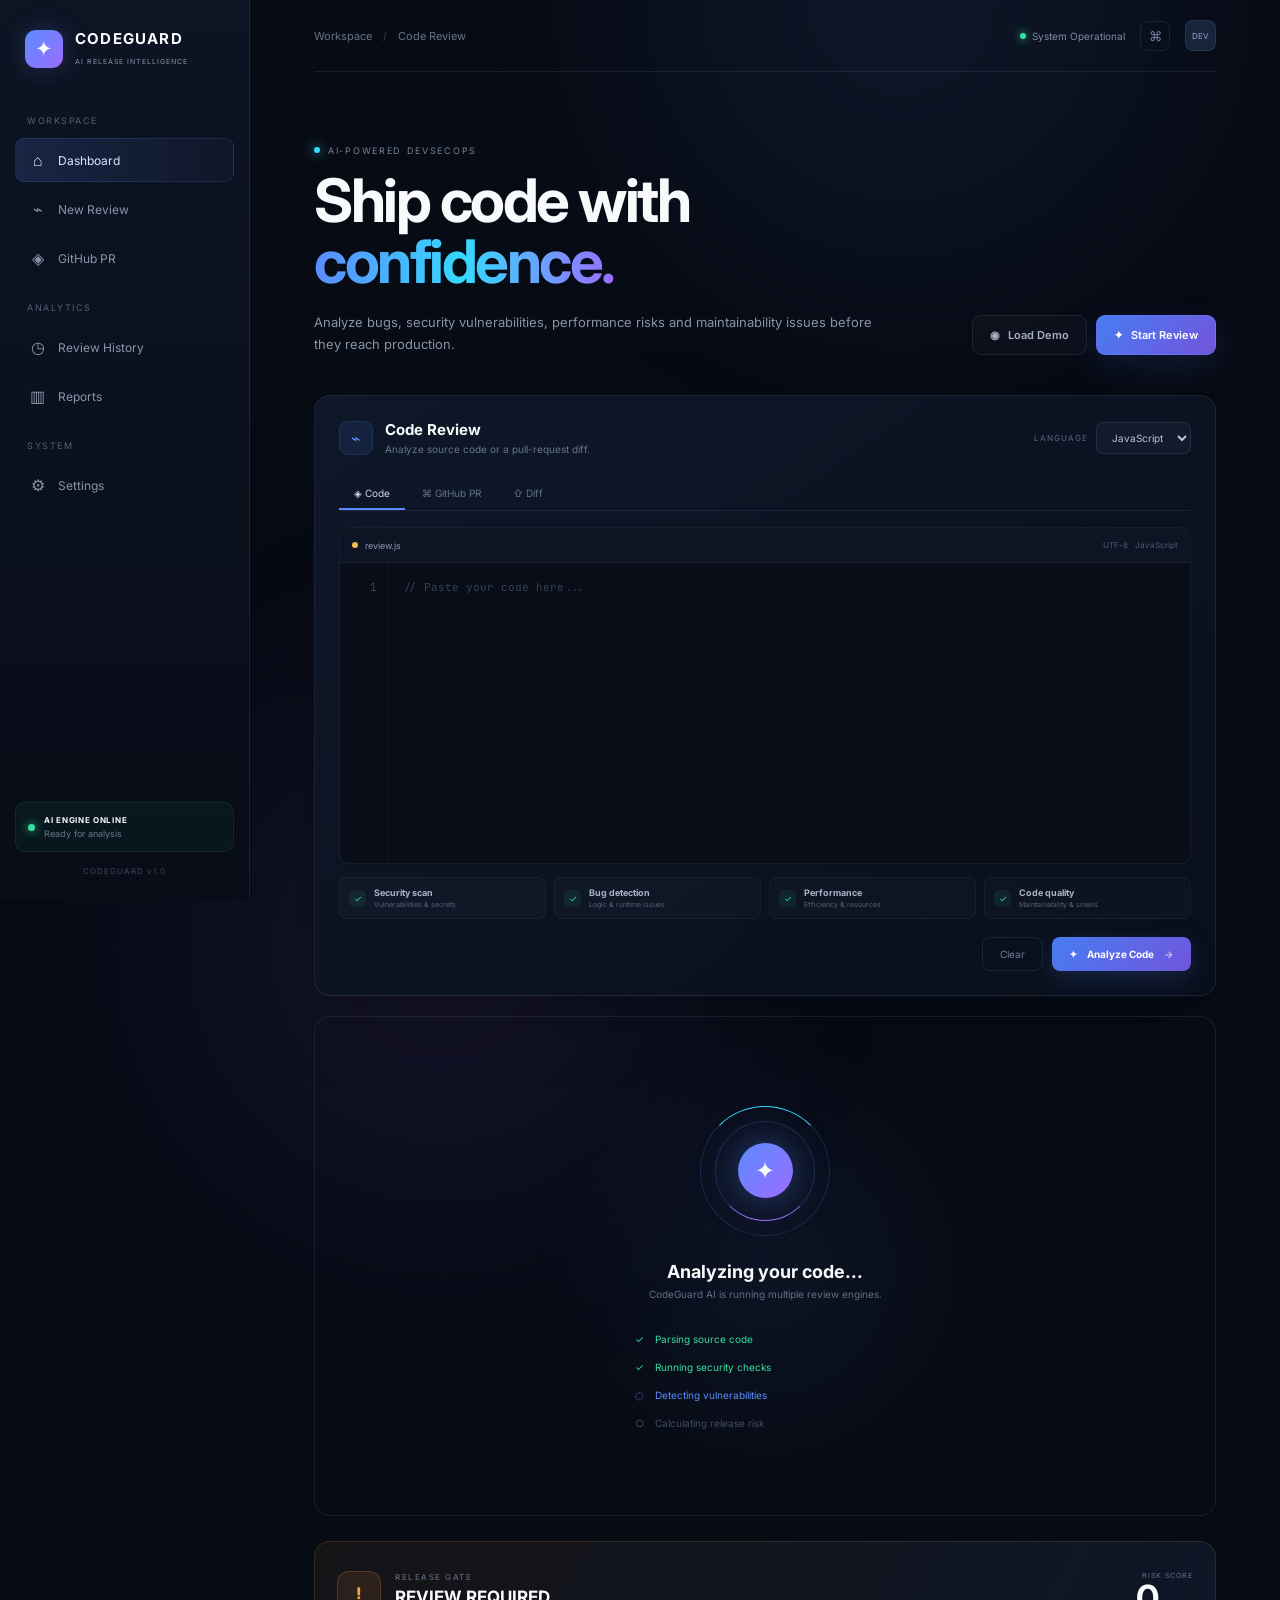
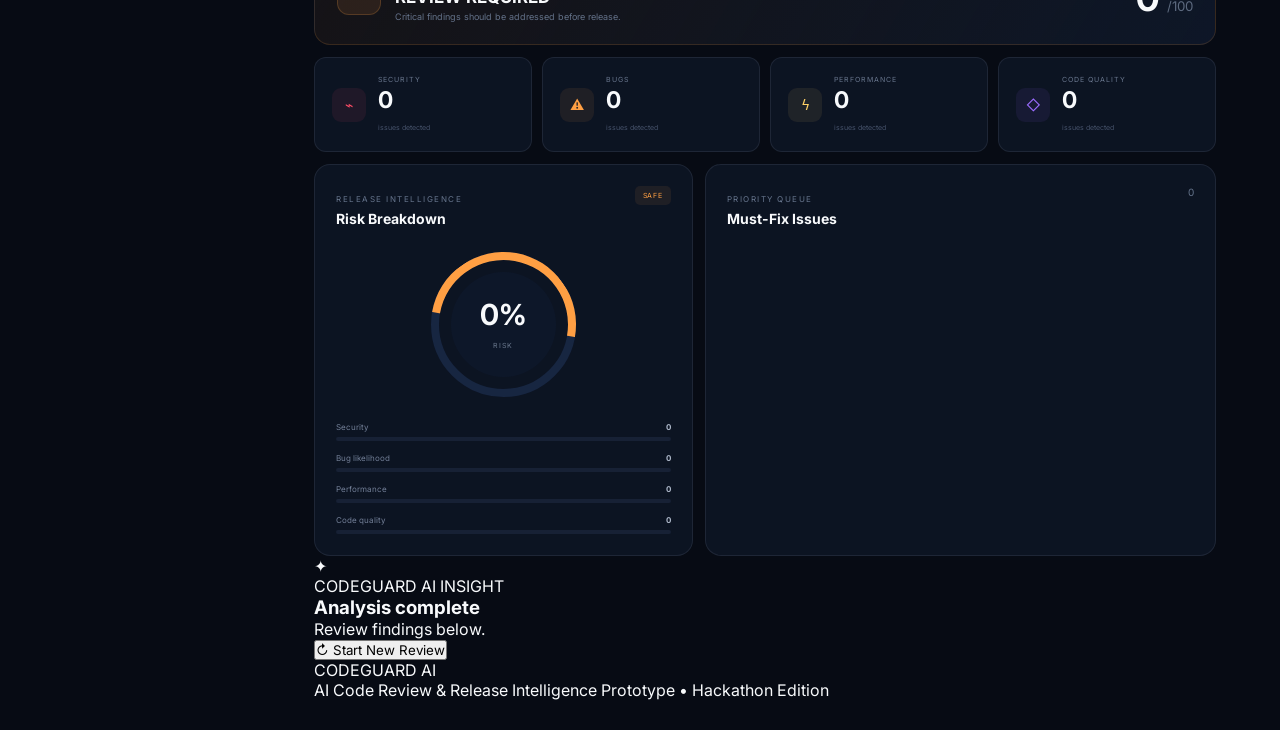
==== commit fd22ed52: "Add files via upload" ====
--- a/index.html
+++ b/index.html
@@ -55,29 +55,45 @@
         </div>
 
 
-       <a href="index.html" class="active">
-    ◇ &nbsp; Dashboard
-</a>
-
-<a href="review.html">
-    ⌁ &nbsp; New Review
-</a>
-
-<a href="github-pr.html">
-    ◈ &nbsp; GitHub PR
-</a>
-
-<a href="history.html">
-    ◷ &nbsp; Review History
-</a>
-
-<a href="reports.html">
-    ▥ &nbsp; Reports
-</a>
-
-<a href="settings.html">
-    ⚙ &nbsp; Settings
-</a>
+        <nav class="navigation">
+
+            <p class="nav-label">WORKSPACE</p>
+
+            <button class="nav-item active">
+                <span>⌂</span>
+                Dashboard
+            </button>
+
+            <button class="nav-item" onclick="focusReview()">
+                <span>⌁</span>
+                New Review
+            </button>
+
+            <button class="nav-item">
+                <span>◈</span>
+                GitHub PR
+            </button>
+
+            <p class="nav-label">ANALYTICS</p>
+
+            <button class="nav-item">
+                <span>◷</span>
+                Review History
+            </button>
+
+            <button class="nav-item">
+                <span>▥</span>
+                Reports
+            </button>
+
+            <p class="nav-label">SYSTEM</p>
+
+            <button class="nav-item">
+                <span>⚙</span>
+                Settings
+            </button>
+
+        </nav>
 
 
         <div class="sidebar-bottom">
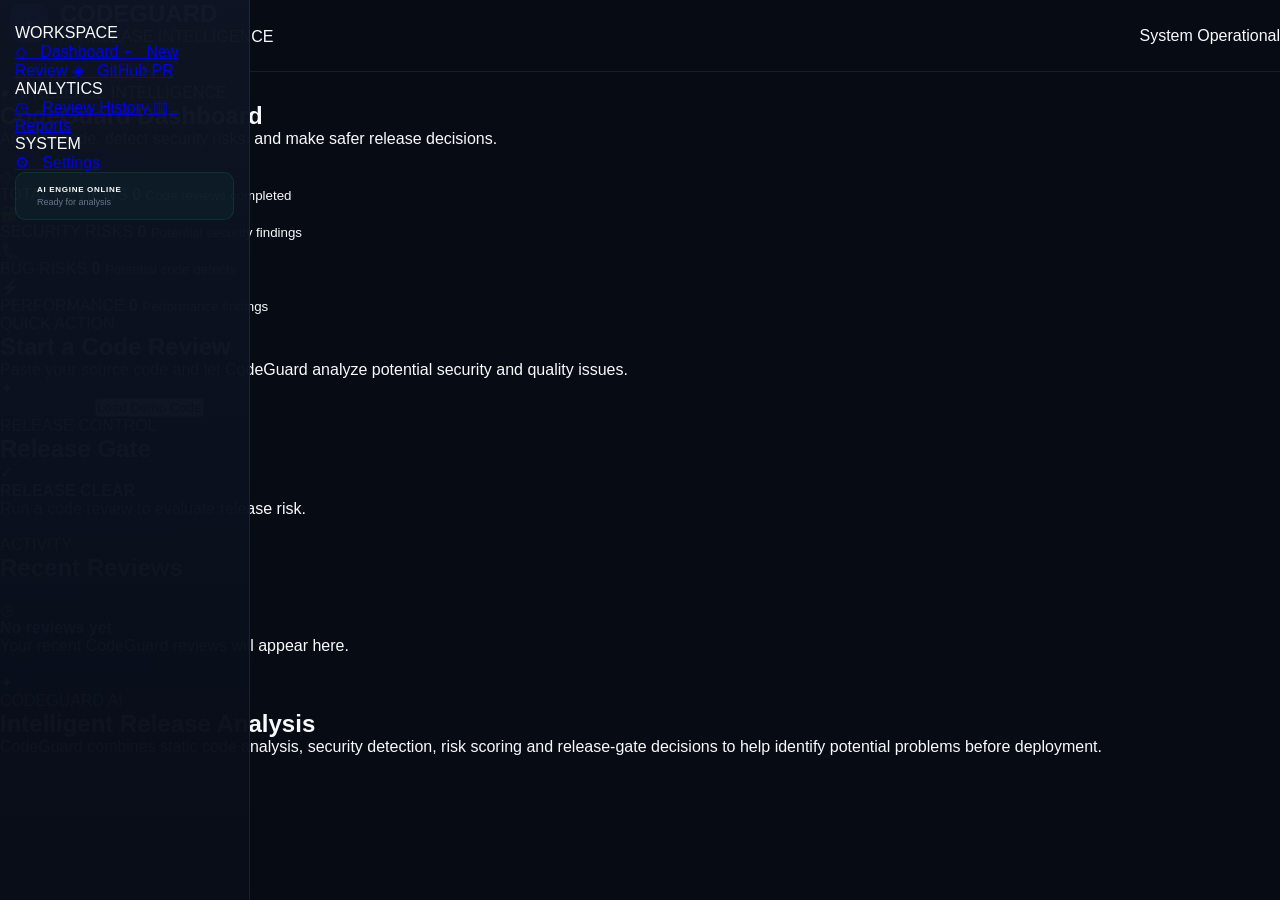
==== commit 533e50c5: "Add files via upload" ====
--- a/index.html
+++ b/index.html
@@ -1,758 +1,808 @@
 <!DOCTYPE html>
 <html lang="en">
+
 <head>
     <meta charset="UTF-8">
     <meta name="viewport" content="width=device-width, initial-scale=1.0">
 
-    <title>CodeGuard AI — Code Review & Release Intelligence</title>
+    <title>Dashboard | CodeGuard AI</title>
 
     <link rel="stylesheet" href="style.css">
-
-    <link rel="preconnect" href="https://fonts.googleapis.com">
-    <link rel="preconnect" href="https://fonts.gstatic.com" crossorigin>
-
-    <link
-        href="https://fonts.googleapis.com/css2?family=Inter:wght@400;500;600;700;800&family=JetBrains+Mono:wght@400;500&display=swap"
-        rel="stylesheet"
-    >
 </head>
 
 <body>
 
-<!-- =========================================
-     BACKGROUND
-========================================= -->
-
-<div class="background-grid"></div>
-<div class="glow glow-one"></div>
-<div class="glow glow-two"></div>
-
-
-<!-- =========================================
-     APP
-========================================= -->
-
-<div class="app">
-
-
-    <!-- =====================================
-         SIDEBAR
-    ====================================== -->
-
-    <aside class="sidebar">
+    <!-- =========================================
+         TOP BAR
+    ========================================== -->
+
+    <header class="topbar">
 
         <div class="brand">
 
             <div class="brand-icon">
-                <span>✦</span>
+                ✦
             </div>
 
             <div>
-                <h1>CODEGUARD</h1>
-                <small>AI RELEASE INTELLIGENCE</small>
+                <h2>CODEGUARD</h2>
+                <p>AI RELEASE INTELLIGENCE</p>
             </div>
 
         </div>
 
 
-        <nav class="navigation">
-
-            <p class="nav-label">WORKSPACE</p>
-
-            <button class="nav-item active">
-                <span>⌂</span>
+        <div class="system-status">
+
+            <span class="status-dot"></span>
+
+            System Operational
+
+        </div>
+
+    </header>
+
+
+
+    <!-- =========================================
+         APPLICATION LAYOUT
+    ========================================== -->
+
+    <div class="app-layout">
+
+
+        <!-- =====================================
+             SIDEBAR
+        ====================================== -->
+
+        <aside class="sidebar">
+
+
+            <div class="sidebar-section">
+
+                <p class="section-title">
+                    WORKSPACE
+                </p>
+
+
+                <a href="index.html" class="active">
+                    ◇ &nbsp; Dashboard
+                </a>
+
+
+                <a href="review.html">
+                    ⌁ &nbsp; New Review
+                </a>
+
+
+                <a href="github-pr.html">
+                    ◈ &nbsp; GitHub PR
+                </a>
+
+            </div>
+
+
+
+            <div class="sidebar-section">
+
+                <p class="section-title">
+                    ANALYTICS
+                </p>
+
+
+                <a href="history.html">
+                    ◷ &nbsp; Review History
+                </a>
+
+
+                <a href="reports.html">
+                    ▥ &nbsp; Reports
+                </a>
+
+            </div>
+
+
+
+            <div class="sidebar-section">
+
+                <p class="section-title">
+                    SYSTEM
+                </p>
+
+
+                <a href="settings.html">
+                    ⚙ &nbsp; Settings
+                </a>
+
+            </div>
+
+
+
+            <!-- AI STATUS -->
+
+            <div class="ai-status">
+
+                <span class="status-dot"></span>
+
+                <div>
+
+                    <strong>
+                        AI ENGINE ONLINE
+                    </strong>
+
+                    <small>
+                        Ready for analysis
+                    </small>
+
+                </div>
+
+            </div>
+
+
+        </aside>
+
+
+
+        <!-- =====================================
+             MAIN CONTENT
+        ====================================== -->
+
+        <main class="main-content">
+
+
+            <!-- BREADCRUMB -->
+
+            <div class="breadcrumb">
+
+                Workspace
+                &nbsp; / &nbsp;
                 Dashboard
-            </button>
-
-            <button class="nav-item" onclick="focusReview()">
-                <span>⌁</span>
-                New Review
-            </button>
-
-            <button class="nav-item">
-                <span>◈</span>
-                GitHub PR
-            </button>
-
-            <p class="nav-label">ANALYTICS</p>
-
-            <button class="nav-item">
-                <span>◷</span>
-                Review History
-            </button>
-
-            <button class="nav-item">
-                <span>▥</span>
-                Reports
-            </button>
-
-            <p class="nav-label">SYSTEM</p>
-
-            <button class="nav-item">
-                <span>⚙</span>
-                Settings
-            </button>
-
-        </nav>
-
-
-        <div class="sidebar-bottom">
-
-            <div class="ai-status">
-
-                <div class="online-dot"></div>
+
+            </div>
+
+
+
+            <!-- =================================
+                 PAGE HEADER
+            ================================== -->
+
+            <section class="page-header">
 
                 <div>
-                    <strong>AI ENGINE ONLINE</strong>
-                    <small>Ready for analysis</small>
-                </div>
-
-            </div>
-
-            <div class="version">
-                CODEGUARD v1.0
-            </div>
-
-        </div>
-
-    </aside>
-
-
-    <!-- =====================================
-         MAIN CONTENT
-    ====================================== -->
-
-    <main class="main">
-
-
-        <!-- TOP BAR -->
-
-        <header class="topbar">
-
-            <div class="mobile-brand">
-                ✦ CODEGUARD AI
-            </div>
-
-            <div class="breadcrumb">
-                Workspace
-                <span>/</span>
-                Code Review
-            </div>
-
-            <div class="top-actions">
-
-                <div class="connection">
-                    <span></span>
-                    System Operational
-                </div>
-
-                <button class="icon-button">⌘</button>
-
-                <div class="avatar">
-                    DEV
-                </div>
-
-            </div>
-
-        </header>
-
-
-        <!-- =================================
-             HERO
-        ================================== -->
-
-        <section class="hero">
-
-            <div>
-
-                <div class="eyebrow">
-                    <span class="pulse"></span>
-                    AI-POWERED DEVSECOPS
-                </div>
-
-                <h2>
-                    Ship code with
-                    <span>confidence.</span>
-                </h2>
-
-                <p>
-                    Analyze bugs, security vulnerabilities, performance risks
-                    and maintainability issues before they reach production.
-                </p>
-
-            </div>
-
-
-            <div class="hero-actions">
-
-                <button class="ghost-button" onclick="loadSample()">
-                    <span>◉</span>
-                    Load Demo
-                </button>
-
-                <button class="primary-button" onclick="focusReview()">
-                    <span>✦</span>
-                    Start Review
-                </button>
-
-            </div>
-
-        </section>
-
-
-        <!-- =================================
-             REVIEW INPUT
-        ================================== -->
-
-        <section class="review-card" id="reviewSection">
-
-            <div class="card-top">
-
-                <div>
-
-                    <div class="card-title">
-                        <span class="title-icon">⌁</span>
+
+                    <div class="ai-label">
+                        ● AI RELEASE INTELLIGENCE
+                    </div>
+
+
+                    <h1>
+                        CodeGuard Dashboard
+                    </h1>
+
+
+                    <p>
+                        Analyze code, detect security risks,
+                        and make safer release decisions.
+                    </p>
+
+                </div>
+
+
+                <a
+                    href="review.html"
+                    class="primary-btn dashboard-review-btn"
+                >
+                    ✦ New Code Review
+                </a>
+
+            </section>
+
+
+
+            <!-- =================================
+                 STATISTICS
+            ================================== -->
+
+            <section class="dashboard-stats">
+
+
+                <!-- TOTAL REVIEWS -->
+
+                <div class="dashboard-stat-card">
+
+                    <div class="stat-icon">
+                        ◇
+                    </div>
+
+                    <div>
+
+                        <span>
+                            TOTAL REVIEWS
+                        </span>
+
+                        <strong id="dashboardReviews">
+                            0
+                        </strong>
+
+                        <small>
+                            Code reviews completed
+                        </small>
+
+                    </div>
+
+                </div>
+
+
+
+                <!-- SECURITY -->
+
+                <div class="dashboard-stat-card">
+
+                    <div class="stat-icon security-icon">
+                        🔐
+                    </div>
+
+                    <div>
+
+                        <span>
+                            SECURITY RISKS
+                        </span>
+
+                        <strong id="dashboardSecurity">
+                            0
+                        </strong>
+
+                        <small>
+                            Potential security findings
+                        </small>
+
+                    </div>
+
+                </div>
+
+
+
+                <!-- BUGS -->
+
+                <div class="dashboard-stat-card">
+
+                    <div class="stat-icon bug-icon">
+                        🐛
+                    </div>
+
+                    <div>
+
+                        <span>
+                            BUG RISKS
+                        </span>
+
+                        <strong id="dashboardBugs">
+                            0
+                        </strong>
+
+                        <small>
+                            Potential code defects
+                        </small>
+
+                    </div>
+
+                </div>
+
+
+
+                <!-- PERFORMANCE -->
+
+                <div class="dashboard-stat-card">
+
+                    <div class="stat-icon performance-icon">
+                        ⚡
+                    </div>
+
+                    <div>
+
+                        <span>
+                            PERFORMANCE
+                        </span>
+
+                        <strong id="dashboardPerformance">
+                            0
+                        </strong>
+
+                        <small>
+                            Performance findings
+                        </small>
+
+                    </div>
+
+                </div>
+
+
+            </section>
+
+
+
+            <!-- =================================
+                 DASHBOARD GRID
+            ================================== -->
+
+            <section class="dashboard-grid">
+
+
+                <!-- =================================
+                     QUICK REVIEW
+                ================================== -->
+
+                <div class="dashboard-card quick-review-card">
+
+
+                    <div class="dashboard-card-header">
 
                         <div>
-                            <h3>Code Review</h3>
-                            <p>Analyze source code or a pull-request diff.</p>
-                        </div>
-                    </div>
-
-                </div>
-
-
-                <div class="language-selector">
-
-                    <span>LANGUAGE</span>
-
-                    <select id="language">
-
-                        <option value="javascript">
-                            JavaScript
-                        </option>
-
-                        <option value="python">
-                            Python
-                        </option>
-
-                        <option value="java">
-                            Java
-                        </option>
-
-                    </select>
-
-                </div>
-
-            </div>
-
-
-            <!-- SOURCE TABS -->
-
-            <div class="source-tabs">
-
-                <button class="source-tab active">
-                    ◈ Code
-                </button>
-
-                <button class="source-tab">
-                    ⌘ GitHub PR
-                </button>
-
-                <button class="source-tab">
-                    ⇧ Diff
-                </button>
-
-            </div>
-
-
-            <!-- CODE EDITOR -->
-
-            <div class="editor-wrapper">
-
-                <div class="editor-header">
-
-                    <div class="file-info">
-
-                        <span class="file-dot"></span>
-
-                        <span id="fileName">
-                            review.js
+
+                            <span class="ai-label">
+                                QUICK ACTION
+                            </span>
+
+                            <h2>
+                                Start a Code Review
+                            </h2>
+
+                            <p>
+                                Paste your source code and let
+                                CodeGuard analyze potential
+                                security and quality issues.
+                            </p>
+
+                        </div>
+
+                        <div class="dashboard-big-icon">
+                            ✦
+                        </div>
+
+                    </div>
+
+
+                    <div class="quick-review-actions">
+
+                        <a
+                            href="review.html"
+                            class="primary-btn"
+                        >
+                            Start Review
+                        </a>
+
+
+                        <button
+                            class="secondary-btn"
+                            onclick="loadSampleFromDashboard()"
+                        >
+                            Load Demo Code
+                        </button>
+
+                    </div>
+
+
+                </div>
+
+
+
+                <!-- =================================
+                     RELEASE STATUS
+                ================================== -->
+
+                <div class="dashboard-card release-card">
+
+
+                    <div class="dashboard-card-header">
+
+                        <div>
+
+                            <span class="ai-label">
+                                RELEASE CONTROL
+                            </span>
+
+                            <h2>
+                                Release Gate
+                            </h2>
+
+                        </div>
+
+                        <div class="release-status-icon">
+                            ✓
+                        </div>
+
+                    </div>
+
+
+                    <div class="release-status">
+
+                        <strong id="dashboardGate">
+                            RELEASE CLEAR
+                        </strong>
+
+                        <p id="dashboardGateMessage">
+                            Run a code review to evaluate
+                            release risk.
+                        </p>
+
+                    </div>
+
+
+                    <a
+                        href="review.html"
+                        class="dashboard-link"
+                    >
+                        Run release analysis →
+                    </a>
+
+
+                </div>
+
+
+            </section>
+
+
+
+            <!-- =================================
+                 RECENT ACTIVITY
+            ================================== -->
+
+            <section class="dashboard-card recent-card">
+
+
+                <div class="dashboard-card-header">
+
+                    <div>
+
+                        <span class="ai-label">
+                            ACTIVITY
                         </span>
 
-                    </div>
-
-                    <div class="editor-tools">
-
-                        <span>UTF-8</span>
-                        <span>JavaScript</span>
-
-                    </div>
-
-                </div>
-
-
-                <div class="editor">
-
-                    <div class="line-numbers" id="lineNumbers">
-                        1
-                    </div>
-
-                    <textarea
-                        id="codeInput"
-                        spellcheck="false"
-                        placeholder="// Paste your code here..."
-                    ></textarea>
-
-                </div>
-
-            </div>
-
-
-            <!-- REVIEW OPTIONS -->
-
-            <div class="review-options">
-
-                <div class="option">
-
-                    <span class="option-check">✓</span>
-
-                    <div>
-                        <strong>Security scan</strong>
-                        <small>Vulnerabilities & secrets</small>
-                    </div>
-
-                </div>
-
-                <div class="option">
-
-                    <span class="option-check">✓</span>
-
-                    <div>
-                        <strong>Bug detection</strong>
-                        <small>Logic & runtime issues</small>
-                    </div>
-
-                </div>
-
-                <div class="option">
-
-                    <span class="option-check">✓</span>
-
-                    <div>
-                        <strong>Performance</strong>
-                        <small>Efficiency & resources</small>
-                    </div>
-
-                </div>
-
-                <div class="option">
-
-                    <span class="option-check">✓</span>
-
-                    <div>
-                        <strong>Code quality</strong>
-                        <small>Maintainability & smells</small>
-                    </div>
-
-                </div>
-
-            </div>
-
-
-            <!-- ACTIONS -->
-
-            <div class="review-actions">
-
-                <button
-                    class="clear-button"
-                    onclick="clearCode()"
+                        <h2>
+                            Recent Reviews
+                        </h2>
+
+                    </div>
+
+
+                    <a
+                        href="history.html"
+                        class="dashboard-link"
+                    >
+                        View all →
+                    </a>
+
+                </div>
+
+
+
+                <div
+                    id="dashboardRecentReviews"
+                    class="recent-reviews"
                 >
-                    Clear
-                </button>
-
-                <button
-                    class="analyze-button"
-                    id="analyzeButton"
-                    onclick="startAnalysis()"
-                >
-                    <span>✦</span>
-                    Analyze Code
-                    <span class="button-arrow">→</span>
-                </button>
-
-            </div>
-
-        </section>
-
-
-        <!-- =================================
-             ANALYSIS SCREEN
-        ================================== -->
-
-        <section
-            class="analysis-screen hidden"
-            id="analysisScreen"
-        >
-
-            <div class="analysis-orbit">
-
-                <div class="orbit-ring ring-one"></div>
-                <div class="orbit-ring ring-two"></div>
-
-                <div class="ai-core">
-                    ✦
-                </div>
-
-            </div>
-
-            <h3>Analyzing your code...</h3>
-
-            <p>
-                CodeGuard AI is running multiple review engines.
-            </p>
-
-
-            <div class="analysis-steps">
-
-                <div class="analysis-step complete">
-                    <span>✓</span>
-                    Parsing source code
-                </div>
-
-                <div class="analysis-step complete">
-                    <span>✓</span>
-                    Running security checks
-                </div>
-
-                <div class="analysis-step active-step">
-                    <span>◌</span>
-                    Detecting vulnerabilities
-                </div>
-
-                <div class="analysis-step">
-                    <span>○</span>
-                    Calculating release risk
-                </div>
-
-            </div>
-
-        </section>
-
-
-        <!-- =================================
-             RESULTS
-        ================================== -->
-
-        <section
-            class="results hidden"
-            id="results"
-        >
-
-
-            <!-- RELEASE GATE -->
-
-            <div class="release-gate">
-
-                <div class="gate-left">
-
-                    <div class="gate-icon" id="gateIcon">
-                        !
-                    </div>
-
-                    <div>
-
-                        <span class="gate-label">
-                            RELEASE GATE
-                        </span>
-
-                        <h3 id="gateTitle">
-                            REVIEW REQUIRED
-                        </h3>
-
-                        <p id="gateMessage">
-                            Critical findings should be addressed before release.
+
+                    <div class="recent-empty">
+
+                        <div class="recent-empty-icon">
+                            ◷
+                        </div>
+
+                        <strong>
+                            No reviews yet
+                        </strong>
+
+                        <p>
+                            Your recent CodeGuard reviews
+                            will appear here.
                         </p>
 
-                    </div>
-
-                </div>
-
-
-                <div class="gate-score">
-
-                    <span>RISK SCORE</span>
-
-                    <strong id="riskScore">
-                        0
-                    </strong>
-
-                    <small>/100</small>
-
-                </div>
-
-            </div>
-
-
-            <!-- METRICS -->
-
-            <div class="metrics">
-
-                <div class="metric-card">
-
-                    <div class="metric-icon red">⌁</div>
-
-                    <div>
-                        <span>SECURITY</span>
-                        <strong id="securityCount">0</strong>
-                        <small>issues detected</small>
-                    </div>
-
-                </div>
-
-
-                <div class="metric-card">
-
-                    <div class="metric-icon orange">⚠</div>
-
-                    <div>
-                        <span>BUGS</span>
-                        <strong id="bugCount">0</strong>
-                        <small>issues detected</small>
-                    </div>
-
-                </div>
-
-
-                <div class="metric-card">
-
-                    <div class="metric-icon yellow">ϟ</div>
-
-                    <div>
-                        <span>PERFORMANCE</span>
-                        <strong id="performanceCount">0</strong>
-                        <small>issues detected</small>
-                    </div>
-
-                </div>
-
-
-                <div class="metric-card">
-
-                    <div class="metric-icon purple">◇</div>
-
-                    <div>
-                        <span>CODE QUALITY</span>
-                        <strong id="smellCount">0</strong>
-                        <small>issues detected</small>
-                    </div>
-
-                </div>
-
-            </div>
-
-
-            <!-- RESULTS GRID -->
-
-            <div class="results-grid">
-
-
-                <!-- RISK -->
-
-                <div class="panel risk-panel">
-
-                    <div class="panel-header">
-
-                        <div>
-                            <span class="panel-label">
-                                RELEASE INTELLIGENCE
-                            </span>
-
-                            <h3>Risk Breakdown</h3>
-                        </div>
-
-                        <span class="risk-level" id="riskLevel">
-                            SAFE
-                        </span>
-
-                    </div>
-
-
-                    <div class="risk-visual">
-
-                        <div class="risk-circle">
-
-                            <div>
-
-                                <strong id="riskPercent">
-                                    0%
-                                </strong>
-
-                                <span>RISK</span>
-
-                            </div>
-
-                        </div>
-
-                    </div>
-
-
-                    <div class="risk-bars">
-
-                        <div class="risk-bar">
-
-                            <div>
-                                <span>Security</span>
-                                <b id="securityRisk">0</b>
-                            </div>
-
-                            <div class="bar">
-                                <i id="securityBar"></i>
-                            </div>
-
-                        </div>
-
-
-                        <div class="risk-bar">
-
-                            <div>
-                                <span>Bug likelihood</span>
-                                <b id="bugRisk">0</b>
-                            </div>
-
-                            <div class="bar">
-                                <i id="bugBar"></i>
-                            </div>
-
-                        </div>
-
-
-                        <div class="risk-bar">
-
-                            <div>
-                                <span>Performance</span>
-                                <b id="performanceRisk">0</b>
-                            </div>
-
-                            <div class="bar">
-                                <i id="performanceBar"></i>
-                            </div>
-
-                        </div>
-
-
-                        <div class="risk-bar">
-
-                            <div>
-                                <span>Code quality</span>
-                                <b id="qualityRisk">0</b>
-                            </div>
-
-                            <div class="bar">
-                                <i id="qualityBar"></i>
-                            </div>
-
-                        </div>
-
-                    </div>
-
-                </div>
-
-
-                <!-- MUST FIX -->
-
-                <div class="panel">
-
-                    <div class="panel-header">
-
-                        <div>
-                            <span class="panel-label">
-                                PRIORITY QUEUE
-                            </span>
-
-                            <h3>Must-Fix Issues</h3>
-                        </div>
-
-                        <span class="issue-count" id="issueCount">
-                            0
-                        </span>
-
-                    </div>
-
-
-                    <div
-                        class="issues-list"
-                        id="issuesContainer"
-                    ></div>
-
-                </div>
-
-            </div>
-
-
-            <!-- AI INSIGHT -->
-
-            <div class="ai-insight">
+                        <a
+                            href="review.html"
+                            class="secondary-btn"
+                        >
+                            Start your first review
+                        </a>
+
+                    </div>
+
+                </div>
+
+
+            </section>
+
+
+
+            <!-- =================================
+                 AI INSIGHT
+            ================================== -->
+
+            <section class="dashboard-card ai-insight-card">
+
 
                 <div class="ai-insight-icon">
                     ✦
                 </div>
 
+
                 <div>
 
-                    <span>
-                        CODEGUARD AI INSIGHT
+                    <span class="ai-label">
+                        CODEGUARD AI
                     </span>
 
-                    <h3 id="aiInsightTitle">
-                        Analysis complete
-                    </h3>
-
-                    <p id="aiInsight">
-                        Review findings below.
+                    <h2>
+                        Intelligent Release Analysis
+                    </h2>
+
+                    <p>
+                        CodeGuard combines static code analysis,
+                        security detection, risk scoring and
+                        release-gate decisions to help identify
+                        potential problems before deployment.
                     </p>
 
                 </div>
 
-            </div>
-
-
-            <!-- NEW REVIEW -->
-
-            <button
-                class="new-review"
-                onclick="newReview()"
-            >
-                ↻ Start New Review
-            </button>
-
-        </section>
-
-
-        <!-- FOOTER -->
-
-        <footer>
-
-            <div>
-                CODEGUARD AI
-            </div>
-
-            <span>
-                AI Code Review & Release Intelligence
-            </span>
-
-            <span>
-                Prototype • Hackathon Edition
-            </span>
-
-        </footer>
-
-    </main>
-
-</div>
-
-
-<script src="script.js"></script>
+
+            </section>
+
+
+        </main>
+
+    </div>
+
+
+
+    <!-- =========================================
+         SCRIPT
+    ========================================== -->
+
+    <script src="script.js"></script>
+
+
+    <!-- =========================================
+         DASHBOARD SCRIPT
+    ========================================== -->
+
+    <script>
+
+        function loadSampleFromDashboard() {
+
+            window.location.href = "review.html";
+
+        }
+
+
+        function updateDashboard() {
+
+            if (typeof getStoredReviews !== "function") {
+                return;
+            }
+
+
+            const reviews =
+                getStoredReviews();
+
+
+            const totalReviews =
+                reviews.length;
+
+
+            let security = 0;
+            let bugs = 0;
+            let performance = 0;
+
+
+            reviews.forEach(review => {
+
+                security +=
+                    Number(review.security || 0);
+
+                bugs +=
+                    Number(review.bugs || 0);
+
+                performance +=
+                    Number(review.performance || 0);
+
+            });
+
+
+            const reviewsElement =
+                document.getElementById(
+                    "dashboardReviews"
+                );
+
+
+            const securityElement =
+                document.getElementById(
+                    "dashboardSecurity"
+                );
+
+
+            const bugsElement =
+                document.getElementById(
+                    "dashboardBugs"
+                );
+
+
+            const performanceElement =
+                document.getElementById(
+                    "dashboardPerformance"
+                );
+
+
+            if (reviewsElement) {
+
+                reviewsElement.textContent =
+                    totalReviews;
+
+            }
+
+
+            if (securityElement) {
+
+                securityElement.textContent =
+                    security;
+
+            }
+
+
+            if (bugsElement) {
+
+                bugsElement.textContent =
+                    bugs;
+
+            }
+
+
+            if (performanceElement) {
+
+                performanceElement.textContent =
+                    performance;
+
+            }
+
+
+
+            /* =================================
+               RECENT REVIEWS
+            ================================= */
+
+            const recentContainer =
+                document.getElementById(
+                    "dashboardRecentReviews"
+                );
+
+
+            if (!recentContainer) {
+                return;
+            }
+
+
+            if (reviews.length === 0) {
+                return;
+            }
+
+
+            recentContainer.innerHTML = "";
+
+
+            reviews
+                .slice(0, 5)
+                .forEach(review => {
+
+
+                    let riskText = "LOW";
+
+
+                    if (
+                        typeof review.risk === "number"
+                    ) {
+
+                        if (review.risk >= 70) {
+
+                            riskText = "HIGH";
+
+                        }
+
+                        else if (
+                            review.risk >= 40
+                        ) {
+
+                            riskText = "MEDIUM";
+
+                        }
+
+                    }
+
+                    else if (
+                        typeof review.risk === "string"
+                    ) {
+
+                        riskText =
+                            review.risk.toUpperCase();
+
+                    }
+
+
+                    const item =
+                        document.createElement("div");
+
+
+                    item.className =
+                        "recent-review-item";
+
+
+                    item.innerHTML = `
+
+                        <div class="recent-review-icon">
+                            ${
+                                review.type === "GITHUB PR"
+                                    ? "◈"
+                                    : "◇"
+                            }
+                        </div>
+
+
+                        <div class="recent-review-info">
+
+                            <strong>
+                                ${review.id || "Code Review"}
+                            </strong>
+
+                            <small>
+                                ${review.file || "Source Code"}
+                            </small>
+
+                        </div>
+
+
+                        <div class="recent-review-issues">
+
+                            <strong>
+                                ${review.total || 0}
+                            </strong>
+
+                            <small>
+                                issues
+                            </small>
+
+                        </div>
+
+
+                        <div class="
+                            recent-review-risk
+                            risk-${riskText.toLowerCase()}
+                        ">
+
+                            ${riskText}
+
+                        </div>
+
+
+                        <div class="recent-review-date">
+
+                            ${review.date || ""}
+
+                        </div>
+
+                    `;
+
+
+                    recentContainer.appendChild(item);
+
+                });
+
+        }
+
+
+        document.addEventListener(
+            "DOMContentLoaded",
+            updateDashboard
+        );
+
+    </script>
 
 </body>
+
 </html>
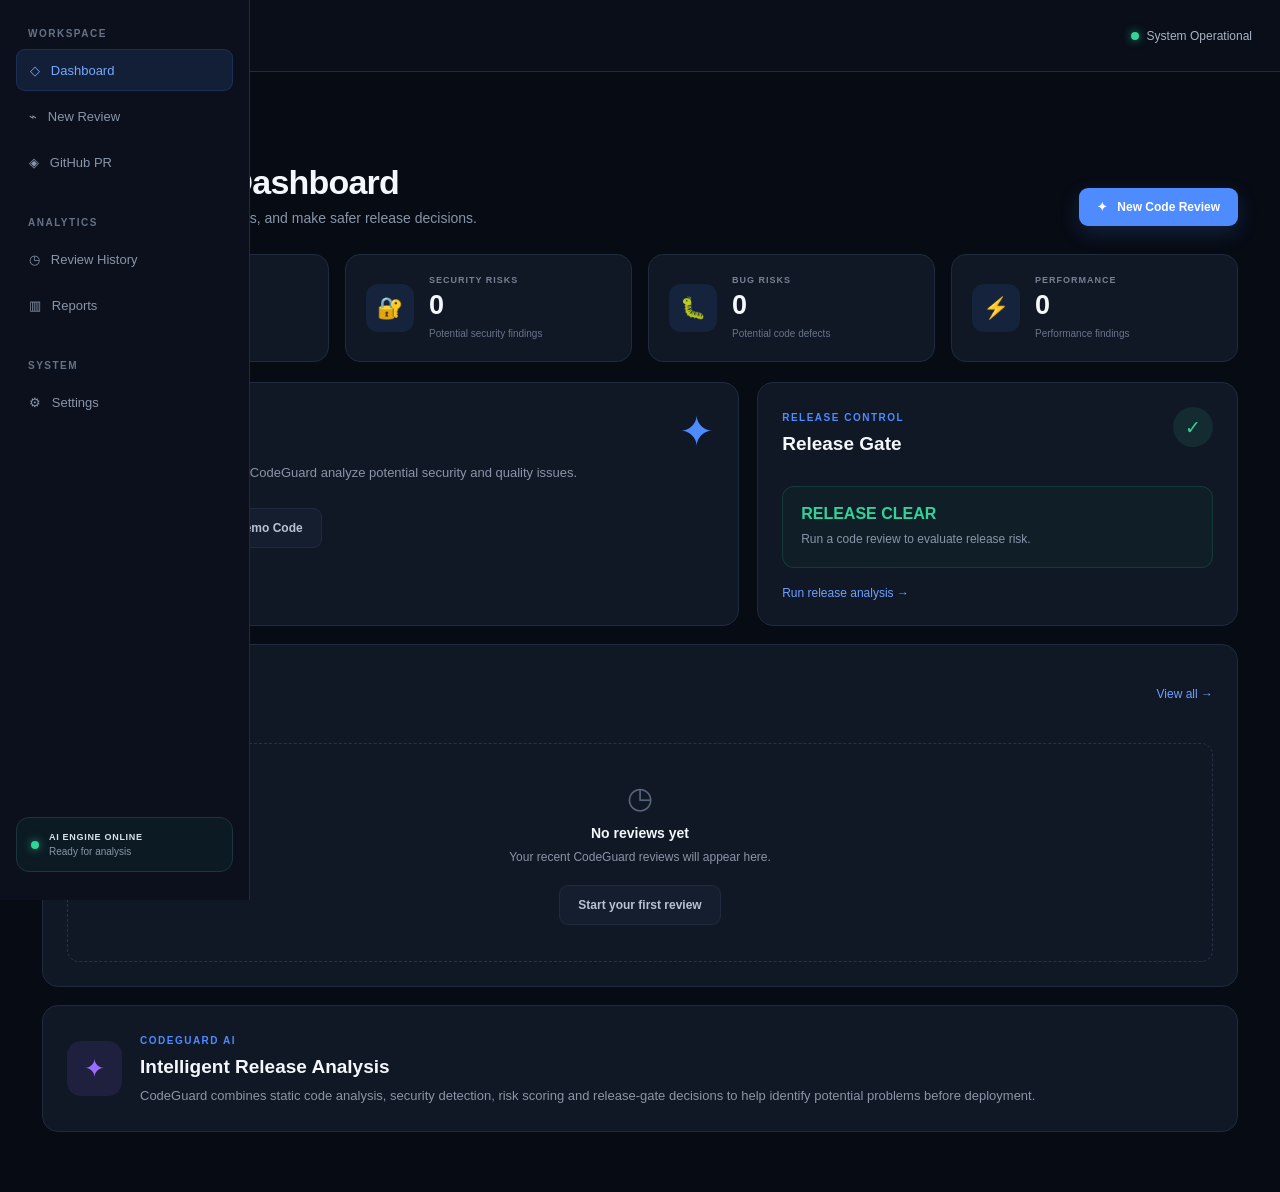
==== commit 66d8d16c: "Add files via upload" ====
--- a/index.html
+++ b/index.html
@@ -1,808 +1,1196 @@
 <!DOCTYPE html>
 <html lang="en">
-
 <head>
     <meta charset="UTF-8">
     <meta name="viewport" content="width=device-width, initial-scale=1.0">
 
     <title>Dashboard | CodeGuard AI</title>
 
-    <link rel="stylesheet" href="style.css">
+    <!-- Shared stylesheet -->
+    <link rel="stylesheet" href="style.css?v=2">
+
+    <!-- Dashboard fallback styling -->
+    <style>
+        * {
+            box-sizing: border-box;
+            margin: 0;
+            padding: 0;
+        }
+
+        :root {
+            --bg: #070b14;
+            --sidebar: #0b101c;
+            --card: #101725;
+            --card2: #131c2d;
+            --border: #202b3d;
+            --text: #f4f7fb;
+            --muted: #8995a8;
+            --blue: #4d8bff;
+            --purple: #9b6cff;
+            --green: #32d399;
+            --yellow: #f5b942;
+            --red: #ff6174;
+        }
+
+        body {
+            font-family: Arial, Helvetica, sans-serif;
+            background: var(--bg);
+            color: var(--text);
+            min-height: 100vh;
+        }
+
+        a {
+            color: inherit;
+        }
+
+        /* TOP BAR */
+
+        .topbar {
+            height: 72px;
+            width: 100%;
+            background: #090e18;
+            border-bottom: 1px solid var(--border);
+            display: flex;
+            align-items: center;
+            justify-content: space-between;
+            padding: 0 28px;
+            position: sticky;
+            top: 0;
+            z-index: 10;
+        }
+
+        .brand {
+            display: flex;
+            align-items: center;
+            gap: 13px;
+        }
+
+        .brand-icon {
+            width: 38px;
+            height: 38px;
+            border-radius: 11px;
+            display: flex;
+            align-items: center;
+            justify-content: center;
+            background: linear-gradient(135deg, #4d8bff, #9b6cff);
+            color: white;
+            font-size: 21px;
+            font-weight: bold;
+        }
+
+        .brand h2 {
+            font-size: 17px;
+            letter-spacing: 2px;
+        }
+
+        .brand p {
+            font-size: 8px;
+            letter-spacing: 2px;
+            color: var(--muted);
+            margin-top: 3px;
+        }
+
+        .system-status {
+            display: flex;
+            align-items: center;
+            gap: 8px;
+            color: #aab4c4;
+            font-size: 12px;
+        }
+
+        .status-dot {
+            width: 8px;
+            height: 8px;
+            border-radius: 50%;
+            background: var(--green);
+            box-shadow: 0 0 10px rgba(50, 211, 153, .7);
+        }
+
+        /* LAYOUT */
+
+        .app-layout {
+            display: flex;
+            min-height: calc(100vh - 72px);
+        }
+
+        /* SIDEBAR */
+
+        .sidebar {
+            width: 250px;
+            flex-shrink: 0;
+            background: var(--sidebar);
+            border-right: 1px solid var(--border);
+            padding: 28px 16px;
+            display: flex;
+            flex-direction: column;
+        }
+
+        .sidebar-section {
+            margin-bottom: 30px;
+        }
+
+        .section-title {
+            color: #667287;
+            font-size: 10px;
+            font-weight: bold;
+            letter-spacing: 1.5px;
+            margin: 0 0 10px 12px;
+        }
+
+        .sidebar a {
+            display: flex;
+            align-items: center;
+            gap: 9px;
+            height: 42px;
+            padding: 0 13px;
+            margin-bottom: 4px;
+            border-radius: 9px;
+            color: #8995a8;
+            text-decoration: none;
+            font-size: 13px;
+            transition: .2s;
+        }
+
+        .sidebar a:hover {
+            background: #121b2b;
+            color: white;
+        }
+
+        .sidebar a.active {
+            background: rgba(77, 139, 255, .12);
+            color: #78a8ff;
+            border: 1px solid rgba(77, 139, 255, .16);
+        }
+
+        .ai-status {
+            margin-top: auto;
+            border: 1px solid #1d3540;
+            background: rgba(50, 211, 153, .05);
+            border-radius: 13px;
+            padding: 14px;
+            display: flex;
+            align-items: center;
+            gap: 10px;
+        }
+
+        .ai-status strong {
+            display: block;
+            font-size: 9px;
+            letter-spacing: .7px;
+            color: #d8e2ed;
+        }
+
+        .ai-status small {
+            display: block;
+            margin-top: 4px;
+            font-size: 10px;
+            color: var(--muted);
+        }
+
+        /* MAIN */
+
+        .main-content {
+            flex: 1;
+            min-width: 0;
+            padding: 36px 42px 60px;
+            max-width: 1500px;
+        }
+
+        .breadcrumb {
+            color: #647087;
+            font-size: 11px;
+            margin-bottom: 24px;
+        }
+
+        .page-header {
+            display: flex;
+            align-items: flex-end;
+            justify-content: space-between;
+            gap: 25px;
+            margin-bottom: 28px;
+        }
+
+        .ai-label {
+            color: var(--blue);
+            font-size: 10px;
+            font-weight: bold;
+            letter-spacing: 1.5px;
+        }
+
+        .page-header h1 {
+            font-size: 34px;
+            margin: 8px 0 8px;
+            letter-spacing: -.8px;
+        }
+
+        .page-header p {
+            color: var(--muted);
+            font-size: 14px;
+        }
+
+        /* BUTTONS */
+
+        .primary-btn,
+        .secondary-btn {
+            border: none;
+            border-radius: 9px;
+            padding: 12px 18px;
+            font-size: 12px;
+            font-weight: bold;
+            cursor: pointer;
+            text-decoration: none;
+            display: inline-flex;
+            align-items: center;
+            justify-content: center;
+            transition: .2s;
+        }
+
+        .primary-btn {
+            background: var(--blue);
+            color: white;
+            box-shadow: 0 7px 20px rgba(77, 139, 255, .18);
+        }
+
+        .primary-btn:hover {
+            transform: translateY(-1px);
+            background: #5b96ff;
+        }
+
+        .secondary-btn {
+            background: #151e2e;
+            border: 1px solid var(--border);
+            color: #b8c3d2;
+        }
+
+        .secondary-btn:hover {
+            background: #1b2638;
+            color: white;
+        }
+
+        /* STATS */
+
+        .dashboard-stats {
+            display: grid;
+            grid-template-columns: repeat(4, 1fr);
+            gap: 16px;
+            margin-bottom: 20px;
+        }
+
+        .dashboard-stat-card {
+            background: var(--card);
+            border: 1px solid var(--border);
+            border-radius: 15px;
+            padding: 20px;
+            display: flex;
+            align-items: center;
+            gap: 15px;
+        }
+
+        .stat-icon {
+            width: 48px;
+            height: 48px;
+            flex-shrink: 0;
+            border-radius: 12px;
+            display: flex;
+            align-items: center;
+            justify-content: center;
+            background: rgba(77, 139, 255, .11);
+            color: var(--blue);
+            font-size: 21px;
+        }
+
+        .dashboard-stat-card span {
+            display: block;
+            color: #758196;
+            font-size: 9px;
+            letter-spacing: 1px;
+            font-weight: bold;
+        }
+
+        .dashboard-stat-card strong {
+            display: block;
+            font-size: 27px;
+            margin: 5px 0 2px;
+        }
+
+        .dashboard-stat-card small {
+            color: #68758a;
+            font-size: 10px;
+        }
+
+        /* TWO COLUMN */
+
+        .dashboard-grid {
+            display: grid;
+            grid-template-columns: 1.45fr 1fr;
+            gap: 18px;
+            margin-bottom: 18px;
+        }
+
+        .dashboard-card {
+            background: var(--card);
+            border: 1px solid var(--border);
+            border-radius: 16px;
+            padding: 24px;
+        }
+
+        .dashboard-card-header {
+            display: flex;
+            justify-content: space-between;
+            align-items: flex-start;
+            gap: 20px;
+        }
+
+        .dashboard-card h2 {
+            font-size: 19px;
+            margin: 8px 0;
+        }
+
+        .dashboard-card p {
+            color: var(--muted);
+            font-size: 13px;
+            line-height: 1.6;
+        }
+
+        .dashboard-big-icon {
+            font-size: 42px;
+            color: var(--blue);
+        }
+
+        .quick-review-actions {
+            display: flex;
+            gap: 10px;
+            margin-top: 24px;
+        }
+
+        /* RELEASE */
+
+        .release-status-icon {
+            width: 40px;
+            height: 40px;
+            border-radius: 50%;
+            display: flex;
+            align-items: center;
+            justify-content: center;
+            background: rgba(50, 211, 153, .1);
+            color: var(--green);
+            font-size: 19px;
+        }
+
+        .release-status {
+            margin-top: 23px;
+            padding: 18px;
+            border: 1px solid rgba(50, 211, 153, .15);
+            border-radius: 12px;
+            background: rgba(50, 211, 153, .035);
+        }
+
+        .release-status strong {
+            color: var(--green);
+            font-size: 16px;
+        }
+
+        .release-status p {
+            margin-top: 7px;
+            font-size: 12px;
+        }
+
+        .dashboard-link {
+            display: inline-block;
+            color: #6fa0ff;
+            text-decoration: none;
+            font-size: 12px;
+            margin-top: 18px;
+        }
+
+        .dashboard-link:hover {
+            color: white;
+        }
+
+        /* RECENT */
+
+        .recent-card {
+            margin-bottom: 18px;
+        }
+
+        .recent-reviews {
+            margin-top: 18px;
+        }
+
+        .recent-empty {
+            border: 1px dashed #263247;
+            border-radius: 12px;
+            text-align: center;
+            padding: 36px 20px;
+        }
+
+        .recent-empty-icon {
+            color: #56647a;
+            font-size: 30px;
+            margin-bottom: 10px;
+        }
+
+        .recent-empty strong {
+            display: block;
+            font-size: 14px;
+        }
+
+        .recent-empty p {
+            margin: 7px 0 18px;
+            font-size: 12px;
+        }
+
+        .recent-review-item {
+            display: grid;
+            grid-template-columns: 42px 1fr 70px 90px 130px;
+            align-items: center;
+            gap: 14px;
+            padding: 14px 5px;
+            border-bottom: 1px solid var(--border);
+        }
+
+        .recent-review-icon {
+            width: 38px;
+            height: 38px;
+            border-radius: 9px;
+            display: flex;
+            align-items: center;
+            justify-content: center;
+            background: rgba(77, 139, 255, .1);
+            color: var(--blue);
+        }
+
+        .recent-review-info strong {
+            display: block;
+            font-size: 12px;
+        }
+
+        .recent-review-info small {
+            display: block;
+            color: var(--muted);
+            font-size: 10px;
+            margin-top: 4px;
+        }
+
+        .recent-review-issues {
+            text-align: center;
+        }
+
+        .recent-review-issues strong {
+            display: block;
+        }
+
+        .recent-review-issues small {
+            color: var(--muted);
+            font-size: 9px;
+        }
+
+        .recent-review-risk {
+            text-align: center;
+            font-size: 10px;
+            font-weight: bold;
+        }
+
+        .risk-high {
+            color: var(--red);
+        }
+
+        .risk-medium {
+            color: var(--yellow);
+        }
+
+        .risk-low {
+            color: var(--green);
+        }
+
+        .recent-review-date {
+            color: var(--muted);
+            font-size: 10px;
+            text-align: right;
+        }
+
+        /* AI CARD */
+
+        .ai-insight-card {
+            display: flex;
+            align-items: center;
+            gap: 18px;
+        }
+
+        .ai-insight-icon {
+            width: 55px;
+            height: 55px;
+            flex-shrink: 0;
+            border-radius: 14px;
+            display: flex;
+            align-items: center;
+            justify-content: center;
+            background: rgba(155, 108, 255, .11);
+            color: var(--purple);
+            font-size: 25px;
+        }
+
+        /* RESPONSIVE */
+
+        @media (max-width: 1100px) {
+            .dashboard-stats {
+                grid-template-columns: repeat(2, 1fr);
+            }
+        }
+
+        @media (max-width: 850px) {
+            .sidebar {
+                width: 205px;
+            }
+
+            .main-content {
+                padding: 28px 24px;
+            }
+
+            .dashboard-grid {
+                grid-template-columns: 1fr;
+            }
+
+            .recent-review-item {
+                grid-template-columns: 40px 1fr 60px 80px;
+            }
+
+            .recent-review-date {
+                display: none;
+            }
+        }
+
+        @media (max-width: 650px) {
+            .topbar {
+                padding: 0 15px;
+            }
+
+            .system-status {
+                display: none;
+            }
+
+            .app-layout {
+                display: block;
+            }
+
+            .sidebar {
+                width: 100%;
+                border-right: none;
+                border-bottom: 1px solid var(--border);
+                padding: 15px;
+            }
+
+            .sidebar-section {
+                margin-bottom: 10px;
+            }
+
+            .sidebar-section a {
+                display: inline-flex;
+                width: auto;
+                margin-right: 4px;
+            }
+
+            .section-title,
+            .ai-status {
+                display: none;
+            }
+
+            .main-content {
+                padding: 25px 15px;
+            }
+
+            .page-header {
+                display: block;
+            }
+
+            .dashboard-review-btn {
+                margin-top: 18px;
+                width: 100%;
+            }
+
+            .dashboard-stats {
+                grid-template-columns: 1fr;
+            }
+
+            .quick-review-actions {
+                flex-direction: column;
+            }
+
+            .ai-insight-card {
+                align-items: flex-start;
+            }
+        }
+    </style>
 </head>
 
 <body>
 
-    <!-- =========================================
-         TOP BAR
-    ========================================== -->
-
-    <header class="topbar">
-
-        <div class="brand">
-
-            <div class="brand-icon">
+<header class="topbar">
+
+    <div class="brand">
+        <div class="brand-icon">✦</div>
+
+        <div>
+            <h2>CODEGUARD</h2>
+            <p>AI RELEASE INTELLIGENCE</p>
+        </div>
+    </div>
+
+    <div class="system-status">
+        <span class="status-dot"></span>
+        System Operational
+    </div>
+
+</header>
+
+
+<div class="app-layout">
+
+    <!-- SIDEBAR -->
+
+    <aside class="sidebar">
+
+        <div class="sidebar-section">
+
+            <p class="section-title">WORKSPACE</p>
+
+            <a href="index.html" class="active">
+                ◇ &nbsp; Dashboard
+            </a>
+
+            <a href="review.html">
+                ⌁ &nbsp; New Review
+            </a>
+
+            <a href="github-pr.html">
+                ◈ &nbsp; GitHub PR
+            </a>
+
+        </div>
+
+
+        <div class="sidebar-section">
+
+            <p class="section-title">ANALYTICS</p>
+
+            <a href="history.html">
+                ◷ &nbsp; Review History
+            </a>
+
+            <a href="reports.html">
+                ▥ &nbsp; Reports
+            </a>
+
+        </div>
+
+
+        <div class="sidebar-section">
+
+            <p class="section-title">SYSTEM</p>
+
+            <a href="settings.html">
+                ⚙ &nbsp; Settings
+            </a>
+
+        </div>
+
+
+        <div class="ai-status">
+
+            <span class="status-dot"></span>
+
+            <div>
+                <strong>AI ENGINE ONLINE</strong>
+                <small>Ready for analysis</small>
+            </div>
+
+        </div>
+
+    </aside>
+
+
+    <!-- MAIN CONTENT -->
+
+    <main class="main-content">
+
+        <div class="breadcrumb">
+            Workspace &nbsp; / &nbsp; Dashboard
+        </div>
+
+
+        <!-- HEADER -->
+
+        <section class="page-header">
+
+            <div>
+
+                <div class="ai-label">
+                    ● AI RELEASE INTELLIGENCE
+                </div>
+
+                <h1>
+                    CodeGuard Dashboard
+                </h1>
+
+                <p>
+                    Analyze code, detect security risks, and make safer release decisions.
+                </p>
+
+            </div>
+
+
+            <a href="review.html" class="primary-btn dashboard-review-btn">
+                ✦ &nbsp; New Code Review
+            </a>
+
+        </section>
+
+
+        <!-- STATISTICS -->
+
+        <section class="dashboard-stats">
+
+            <div class="dashboard-stat-card">
+
+                <div class="stat-icon">
+                    ◇
+                </div>
+
+                <div>
+                    <span>TOTAL REVIEWS</span>
+                    <strong id="dashboardReviews">0</strong>
+                    <small>Code reviews completed</small>
+                </div>
+
+            </div>
+
+
+            <div class="dashboard-stat-card">
+
+                <div class="stat-icon">
+                    🔐
+                </div>
+
+                <div>
+                    <span>SECURITY RISKS</span>
+                    <strong id="dashboardSecurity">0</strong>
+                    <small>Potential security findings</small>
+                </div>
+
+            </div>
+
+
+            <div class="dashboard-stat-card">
+
+                <div class="stat-icon">
+                    🐛
+                </div>
+
+                <div>
+                    <span>BUG RISKS</span>
+                    <strong id="dashboardBugs">0</strong>
+                    <small>Potential code defects</small>
+                </div>
+
+            </div>
+
+
+            <div class="dashboard-stat-card">
+
+                <div class="stat-icon">
+                    ⚡
+                </div>
+
+                <div>
+                    <span>PERFORMANCE</span>
+                    <strong id="dashboardPerformance">0</strong>
+                    <small>Performance findings</small>
+                </div>
+
+            </div>
+
+        </section>
+
+
+        <!-- QUICK ACTION + RELEASE GATE -->
+
+        <section class="dashboard-grid">
+
+
+            <div class="dashboard-card">
+
+                <div class="dashboard-card-header">
+
+                    <div>
+
+                        <span class="ai-label">
+                            QUICK ACTION
+                        </span>
+
+                        <h2>
+                            Start a Code Review
+                        </h2>
+
+                        <p>
+                            Paste your source code and let CodeGuard analyze potential security and quality issues.
+                        </p>
+
+                    </div>
+
+                    <div class="dashboard-big-icon">
+                        ✦
+                    </div>
+
+                </div>
+
+
+                <div class="quick-review-actions">
+
+                    <a href="review.html" class="primary-btn">
+                        Start Review
+                    </a>
+
+                    <button
+                        class="secondary-btn"
+                        onclick="loadSampleFromDashboard()">
+                        Load Demo Code
+                    </button>
+
+                </div>
+
+            </div>
+
+
+            <div class="dashboard-card">
+
+                <div class="dashboard-card-header">
+
+                    <div>
+
+                        <span class="ai-label">
+                            RELEASE CONTROL
+                        </span>
+
+                        <h2>
+                            Release Gate
+                        </h2>
+
+                    </div>
+
+                    <div class="release-status-icon">
+                        ✓
+                    </div>
+
+                </div>
+
+
+                <div class="release-status">
+
+                    <strong id="dashboardGate">
+                        RELEASE CLEAR
+                    </strong>
+
+                    <p id="dashboardGateMessage">
+                        Run a code review to evaluate release risk.
+                    </p>
+
+                </div>
+
+
+                <a href="review.html" class="dashboard-link">
+                    Run release analysis →
+                </a>
+
+            </div>
+
+        </section>
+
+
+        <!-- RECENT REVIEWS -->
+
+        <section class="dashboard-card recent-card">
+
+            <div class="dashboard-card-header">
+
+                <div>
+
+                    <span class="ai-label">
+                        ACTIVITY
+                    </span>
+
+                    <h2>
+                        Recent Reviews
+                    </h2>
+
+                </div>
+
+                <a href="history.html" class="dashboard-link">
+                    View all →
+                </a>
+
+            </div>
+
+
+            <div id="dashboardRecentReviews" class="recent-reviews">
+
+                <div class="recent-empty">
+
+                    <div class="recent-empty-icon">
+                        ◷
+                    </div>
+
+                    <strong>
+                        No reviews yet
+                    </strong>
+
+                    <p>
+                        Your recent CodeGuard reviews will appear here.
+                    </p>
+
+                    <a href="review.html" class="secondary-btn">
+                        Start your first review
+                    </a>
+
+                </div>
+
+            </div>
+
+        </section>
+
+
+        <!-- AI INSIGHT -->
+
+        <section class="dashboard-card ai-insight-card">
+
+            <div class="ai-insight-icon">
                 ✦
             </div>
 
             <div>
-                <h2>CODEGUARD</h2>
-                <p>AI RELEASE INTELLIGENCE</p>
-            </div>
-
-        </div>
-
-
-        <div class="system-status">
-
-            <span class="status-dot"></span>
-
-            System Operational
-
-        </div>
-
-    </header>
-
-
-
-    <!-- =========================================
-         APPLICATION LAYOUT
-    ========================================== -->
-
-    <div class="app-layout">
-
-
-        <!-- =====================================
-             SIDEBAR
-        ====================================== -->
-
-        <aside class="sidebar">
-
-
-            <div class="sidebar-section">
-
-                <p class="section-title">
-                    WORKSPACE
+
+                <span class="ai-label">
+                    CODEGUARD AI
+                </span>
+
+                <h2>
+                    Intelligent Release Analysis
+                </h2>
+
+                <p>
+                    CodeGuard combines static code analysis, security detection,
+                    risk scoring and release-gate decisions to help identify
+                    potential problems before deployment.
                 </p>
 
-
-                <a href="index.html" class="active">
-                    ◇ &nbsp; Dashboard
-                </a>
-
-
-                <a href="review.html">
-                    ⌁ &nbsp; New Review
-                </a>
-
-
-                <a href="github-pr.html">
-                    ◈ &nbsp; GitHub PR
-                </a>
-
-            </div>
-
-
-
-            <div class="sidebar-section">
-
-                <p class="section-title">
-                    ANALYTICS
-                </p>
-
-
-                <a href="history.html">
-                    ◷ &nbsp; Review History
-                </a>
-
-
-                <a href="reports.html">
-                    ▥ &nbsp; Reports
-                </a>
-
-            </div>
-
-
-
-            <div class="sidebar-section">
-
-                <p class="section-title">
-                    SYSTEM
-                </p>
-
-
-                <a href="settings.html">
-                    ⚙ &nbsp; Settings
-                </a>
-
-            </div>
-
-
-
-            <!-- AI STATUS -->
-
-            <div class="ai-status">
-
-                <span class="status-dot"></span>
-
-                <div>
-
-                    <strong>
-                        AI ENGINE ONLINE
-                    </strong>
-
-                    <small>
-                        Ready for analysis
-                    </small>
-
-                </div>
-
-            </div>
-
-
-        </aside>
-
-
-
-        <!-- =====================================
-             MAIN CONTENT
-        ====================================== -->
-
-        <main class="main-content">
-
-
-            <!-- BREADCRUMB -->
-
-            <div class="breadcrumb">
-
-                Workspace
-                &nbsp; / &nbsp;
-                Dashboard
-
-            </div>
-
-
-
-            <!-- =================================
-                 PAGE HEADER
-            ================================== -->
-
-            <section class="page-header">
-
-                <div>
-
-                    <div class="ai-label">
-                        ● AI RELEASE INTELLIGENCE
-                    </div>
-
-
-                    <h1>
-                        CodeGuard Dashboard
-                    </h1>
-
-
-                    <p>
-                        Analyze code, detect security risks,
-                        and make safer release decisions.
-                    </p>
-
-                </div>
-
-
-                <a
-                    href="review.html"
-                    class="primary-btn dashboard-review-btn"
-                >
-                    ✦ New Code Review
-                </a>
-
-            </section>
-
-
-
-            <!-- =================================
-                 STATISTICS
-            ================================== -->
-
-            <section class="dashboard-stats">
-
-
-                <!-- TOTAL REVIEWS -->
-
-                <div class="dashboard-stat-card">
-
-                    <div class="stat-icon">
-                        ◇
-                    </div>
-
-                    <div>
-
-                        <span>
-                            TOTAL REVIEWS
-                        </span>
-
-                        <strong id="dashboardReviews">
-                            0
-                        </strong>
-
-                        <small>
-                            Code reviews completed
-                        </small>
-
-                    </div>
-
-                </div>
-
-
-
-                <!-- SECURITY -->
-
-                <div class="dashboard-stat-card">
-
-                    <div class="stat-icon security-icon">
-                        🔐
-                    </div>
-
-                    <div>
-
-                        <span>
-                            SECURITY RISKS
-                        </span>
-
-                        <strong id="dashboardSecurity">
-                            0
-                        </strong>
-
-                        <small>
-                            Potential security findings
-                        </small>
-
-                    </div>
-
-                </div>
-
-
-
-                <!-- BUGS -->
-
-                <div class="dashboard-stat-card">
-
-                    <div class="stat-icon bug-icon">
-                        🐛
-                    </div>
-
-                    <div>
-
-                        <span>
-                            BUG RISKS
-                        </span>
-
-                        <strong id="dashboardBugs">
-                            0
-                        </strong>
-
-                        <small>
-                            Potential code defects
-                        </small>
-
-                    </div>
-
-                </div>
-
-
-
-                <!-- PERFORMANCE -->
-
-                <div class="dashboard-stat-card">
-
-                    <div class="stat-icon performance-icon">
-                        ⚡
-                    </div>
-
-                    <div>
-
-                        <span>
-                            PERFORMANCE
-                        </span>
-
-                        <strong id="dashboardPerformance">
-                            0
-                        </strong>
-
-                        <small>
-                            Performance findings
-                        </small>
-
-                    </div>
-
-                </div>
-
-
-            </section>
-
-
-
-            <!-- =================================
-                 DASHBOARD GRID
-            ================================== -->
-
-            <section class="dashboard-grid">
-
-
-                <!-- =================================
-                     QUICK REVIEW
-                ================================== -->
-
-                <div class="dashboard-card quick-review-card">
-
-
-                    <div class="dashboard-card-header">
-
-                        <div>
-
-                            <span class="ai-label">
-                                QUICK ACTION
-                            </span>
-
-                            <h2>
-                                Start a Code Review
-                            </h2>
-
-                            <p>
-                                Paste your source code and let
-                                CodeGuard analyze potential
-                                security and quality issues.
-                            </p>
-
-                        </div>
-
-                        <div class="dashboard-big-icon">
-                            ✦
-                        </div>
-
-                    </div>
-
-
-                    <div class="quick-review-actions">
-
-                        <a
-                            href="review.html"
-                            class="primary-btn"
-                        >
-                            Start Review
-                        </a>
-
-
-                        <button
-                            class="secondary-btn"
-                            onclick="loadSampleFromDashboard()"
-                        >
-                            Load Demo Code
-                        </button>
-
-                    </div>
-
-
-                </div>
-
-
-
-                <!-- =================================
-                     RELEASE STATUS
-                ================================== -->
-
-                <div class="dashboard-card release-card">
-
-
-                    <div class="dashboard-card-header">
-
-                        <div>
-
-                            <span class="ai-label">
-                                RELEASE CONTROL
-                            </span>
-
-                            <h2>
-                                Release Gate
-                            </h2>
-
-                        </div>
-
-                        <div class="release-status-icon">
-                            ✓
-                        </div>
-
-                    </div>
-
-
-                    <div class="release-status">
-
-                        <strong id="dashboardGate">
-                            RELEASE CLEAR
-                        </strong>
-
-                        <p id="dashboardGateMessage">
-                            Run a code review to evaluate
-                            release risk.
-                        </p>
-
-                    </div>
-
-
-                    <a
-                        href="review.html"
-                        class="dashboard-link"
-                    >
-                        Run release analysis →
-                    </a>
-
-
-                </div>
-
-
-            </section>
-
-
-
-            <!-- =================================
-                 RECENT ACTIVITY
-            ================================== -->
-
-            <section class="dashboard-card recent-card">
-
-
-                <div class="dashboard-card-header">
-
-                    <div>
-
-                        <span class="ai-label">
-                            ACTIVITY
-                        </span>
-
-                        <h2>
-                            Recent Reviews
-                        </h2>
-
-                    </div>
-
-
-                    <a
-                        href="history.html"
-                        class="dashboard-link"
-                    >
-                        View all →
-                    </a>
-
-                </div>
-
-
-
-                <div
-                    id="dashboardRecentReviews"
-                    class="recent-reviews"
-                >
-
-                    <div class="recent-empty">
-
-                        <div class="recent-empty-icon">
-                            ◷
-                        </div>
-
-                        <strong>
-                            No reviews yet
-                        </strong>
-
-                        <p>
-                            Your recent CodeGuard reviews
-                            will appear here.
-                        </p>
-
-                        <a
-                            href="review.html"
-                            class="secondary-btn"
-                        >
-                            Start your first review
-                        </a>
-
-                    </div>
-
-                </div>
-
-
-            </section>
-
-
-
-            <!-- =================================
-                 AI INSIGHT
-            ================================== -->
-
-            <section class="dashboard-card ai-insight-card">
-
-
-                <div class="ai-insight-icon">
-                    ✦
-                </div>
-
-
-                <div>
-
-                    <span class="ai-label">
-                        CODEGUARD AI
-                    </span>
-
-                    <h2>
-                        Intelligent Release Analysis
-                    </h2>
-
-                    <p>
-                        CodeGuard combines static code analysis,
-                        security detection, risk scoring and
-                        release-gate decisions to help identify
-                        potential problems before deployment.
-                    </p>
-
-                </div>
-
-
-            </section>
-
-
-        </main>
-
-    </div>
-
-
-
-    <!-- =========================================
-         SCRIPT
-    ========================================== -->
-
-    <script src="script.js"></script>
-
-
-    <!-- =========================================
-         DASHBOARD SCRIPT
-    ========================================== -->
-
-    <script>
-
-        function loadSampleFromDashboard() {
-
-            window.location.href = "review.html";
-
-        }
-
-
-        function updateDashboard() {
-
-            if (typeof getStoredReviews !== "function") {
-                return;
-            }
-
-
-            const reviews =
-                getStoredReviews();
-
-
-            const totalReviews =
-                reviews.length;
-
-
-            let security = 0;
-            let bugs = 0;
-            let performance = 0;
-
-
-            reviews.forEach(review => {
-
-                security +=
-                    Number(review.security || 0);
-
-                bugs +=
-                    Number(review.bugs || 0);
-
-                performance +=
-                    Number(review.performance || 0);
-
-            });
-
-
-            const reviewsElement =
-                document.getElementById(
-                    "dashboardReviews"
-                );
-
-
-            const securityElement =
-                document.getElementById(
-                    "dashboardSecurity"
-                );
-
-
-            const bugsElement =
-                document.getElementById(
-                    "dashboardBugs"
-                );
-
-
-            const performanceElement =
-                document.getElementById(
-                    "dashboardPerformance"
-                );
-
-
-            if (reviewsElement) {
-
-                reviewsElement.textContent =
-                    totalReviews;
-
-            }
-
-
-            if (securityElement) {
-
-                securityElement.textContent =
-                    security;
-
-            }
-
-
-            if (bugsElement) {
-
-                bugsElement.textContent =
-                    bugs;
-
-            }
-
-
-            if (performanceElement) {
-
-                performanceElement.textContent =
-                    performance;
-
-            }
-
-
-
-            /* =================================
-               RECENT REVIEWS
-            ================================= */
-
-            const recentContainer =
-                document.getElementById(
-                    "dashboardRecentReviews"
-                );
-
-
-            if (!recentContainer) {
-                return;
-            }
-
-
-            if (reviews.length === 0) {
-                return;
-            }
-
-
-            recentContainer.innerHTML = "";
-
-
-            reviews
-                .slice(0, 5)
-                .forEach(review => {
-
-
-                    let riskText = "LOW";
-
-
-                    if (
-                        typeof review.risk === "number"
-                    ) {
-
-                        if (review.risk >= 70) {
-
-                            riskText = "HIGH";
-
-                        }
-
-                        else if (
-                            review.risk >= 40
-                        ) {
-
-                            riskText = "MEDIUM";
-
-                        }
-
-                    }
-
-                    else if (
-                        typeof review.risk === "string"
-                    ) {
-
-                        riskText =
-                            review.risk.toUpperCase();
-
-                    }
-
-
-                    const item =
-                        document.createElement("div");
-
-
-                    item.className =
-                        "recent-review-item";
-
-
-                    item.innerHTML = `
-
-                        <div class="recent-review-icon">
-                            ${
-                                review.type === "GITHUB PR"
-                                    ? "◈"
-                                    : "◇"
-                            }
-                        </div>
-
-
-                        <div class="recent-review-info">
-
-                            <strong>
-                                ${review.id || "Code Review"}
-                            </strong>
-
-                            <small>
-                                ${review.file || "Source Code"}
-                            </small>
-
-                        </div>
-
-
-                        <div class="recent-review-issues">
-
-                            <strong>
-                                ${review.total || 0}
-                            </strong>
-
-                            <small>
-                                issues
-                            </small>
-
-                        </div>
-
-
-                        <div class="
-                            recent-review-risk
-                            risk-${riskText.toLowerCase()}
-                        ">
-
-                            ${riskText}
-
-                        </div>
-
-
-                        <div class="recent-review-date">
-
-                            ${review.date || ""}
-
-                        </div>
-
-                    `;
-
-
-                    recentContainer.appendChild(item);
-
-                });
-
-        }
-
-
-        document.addEventListener(
-            "DOMContentLoaded",
-            updateDashboard
+            </div>
+
+        </section>
+
+    </main>
+
+</div>
+
+
+<!-- YOUR SHARED JAVASCRIPT -->
+
+<script src="script.js?v=2"></script>
+
+
+<script>
+
+function loadSampleFromDashboard() {
+
+    sessionStorage.setItem(
+        "codeguardLoadSample",
+        "true"
+    );
+
+    window.location.href = "review.html";
+}
+
+
+function updateDashboard() {
+
+    if (
+        typeof getStoredReviews !== "function"
+    ) {
+        return;
+    }
+
+    const reviews = getStoredReviews() || [];
+
+
+    let security = 0;
+    let bugs = 0;
+    let performance = 0;
+
+
+    reviews.forEach(review => {
+
+        security += Number(
+            review.security || 0
         );
 
-    </script>
+        bugs += Number(
+            review.bugs || 0
+        );
+
+        performance += Number(
+            review.performance || 0
+        );
+
+    });
+
+
+    const reviewsElement =
+        document.getElementById(
+            "dashboardReviews"
+        );
+
+    const securityElement =
+        document.getElementById(
+            "dashboardSecurity"
+        );
+
+    const bugsElement =
+        document.getElementById(
+            "dashboardBugs"
+        );
+
+    const performanceElement =
+        document.getElementById(
+            "dashboardPerformance"
+        );
+
+
+    if (reviewsElement) {
+        reviewsElement.textContent =
+            reviews.length;
+    }
+
+    if (securityElement) {
+        securityElement.textContent =
+            security;
+    }
+
+    if (bugsElement) {
+        bugsElement.textContent =
+            bugs;
+    }
+
+    if (performanceElement) {
+        performanceElement.textContent =
+            performance;
+    }
+
+
+    const recentContainer =
+        document.getElementById(
+            "dashboardRecentReviews"
+        );
+
+
+    if (!recentContainer) {
+        return;
+    }
+
+
+    if (reviews.length === 0) {
+        return;
+    }
+
+
+    recentContainer.innerHTML = "";
+
+
+    reviews.slice(0, 5).forEach(review => {
+
+        let riskText = "LOW";
+
+
+        if (typeof review.risk === "number") {
+
+            if (review.risk >= 70) {
+                riskText = "HIGH";
+            }
+
+            else if (review.risk >= 40) {
+                riskText = "MEDIUM";
+            }
+
+        }
+
+        else if (
+            typeof review.risk === "string"
+        ) {
+
+            riskText =
+                review.risk.toUpperCase();
+
+        }
+
+
+        const item =
+            document.createElement("div");
+
+        item.className =
+            "recent-review-item";
+
+
+        item.innerHTML = `
+
+            <div class="recent-review-icon">
+                ${review.type === "GITHUB PR" ? "◈" : "◇"}
+            </div>
+
+            <div class="recent-review-info">
+
+                <strong>
+                    ${review.id || "Code Review"}
+                </strong>
+
+                <small>
+                    ${review.file || "Source Code"}
+                </small>
+
+            </div>
+
+            <div class="recent-review-issues">
+
+                <strong>
+                    ${review.total || 0}
+                </strong>
+
+                <small>
+                    issues
+                </small>
+
+            </div>
+
+            <div class="recent-review-risk risk-${riskText.toLowerCase()}">
+                ${riskText}
+            </div>
+
+            <div class="recent-review-date">
+                ${review.date || ""}
+            </div>
+
+        `;
+
+
+        recentContainer.appendChild(item);
+
+    });
+
+}
+
+
+document.addEventListener(
+    "DOMContentLoaded",
+    updateDashboard
+);
+
+</script>
 
 </body>
-
 </html>
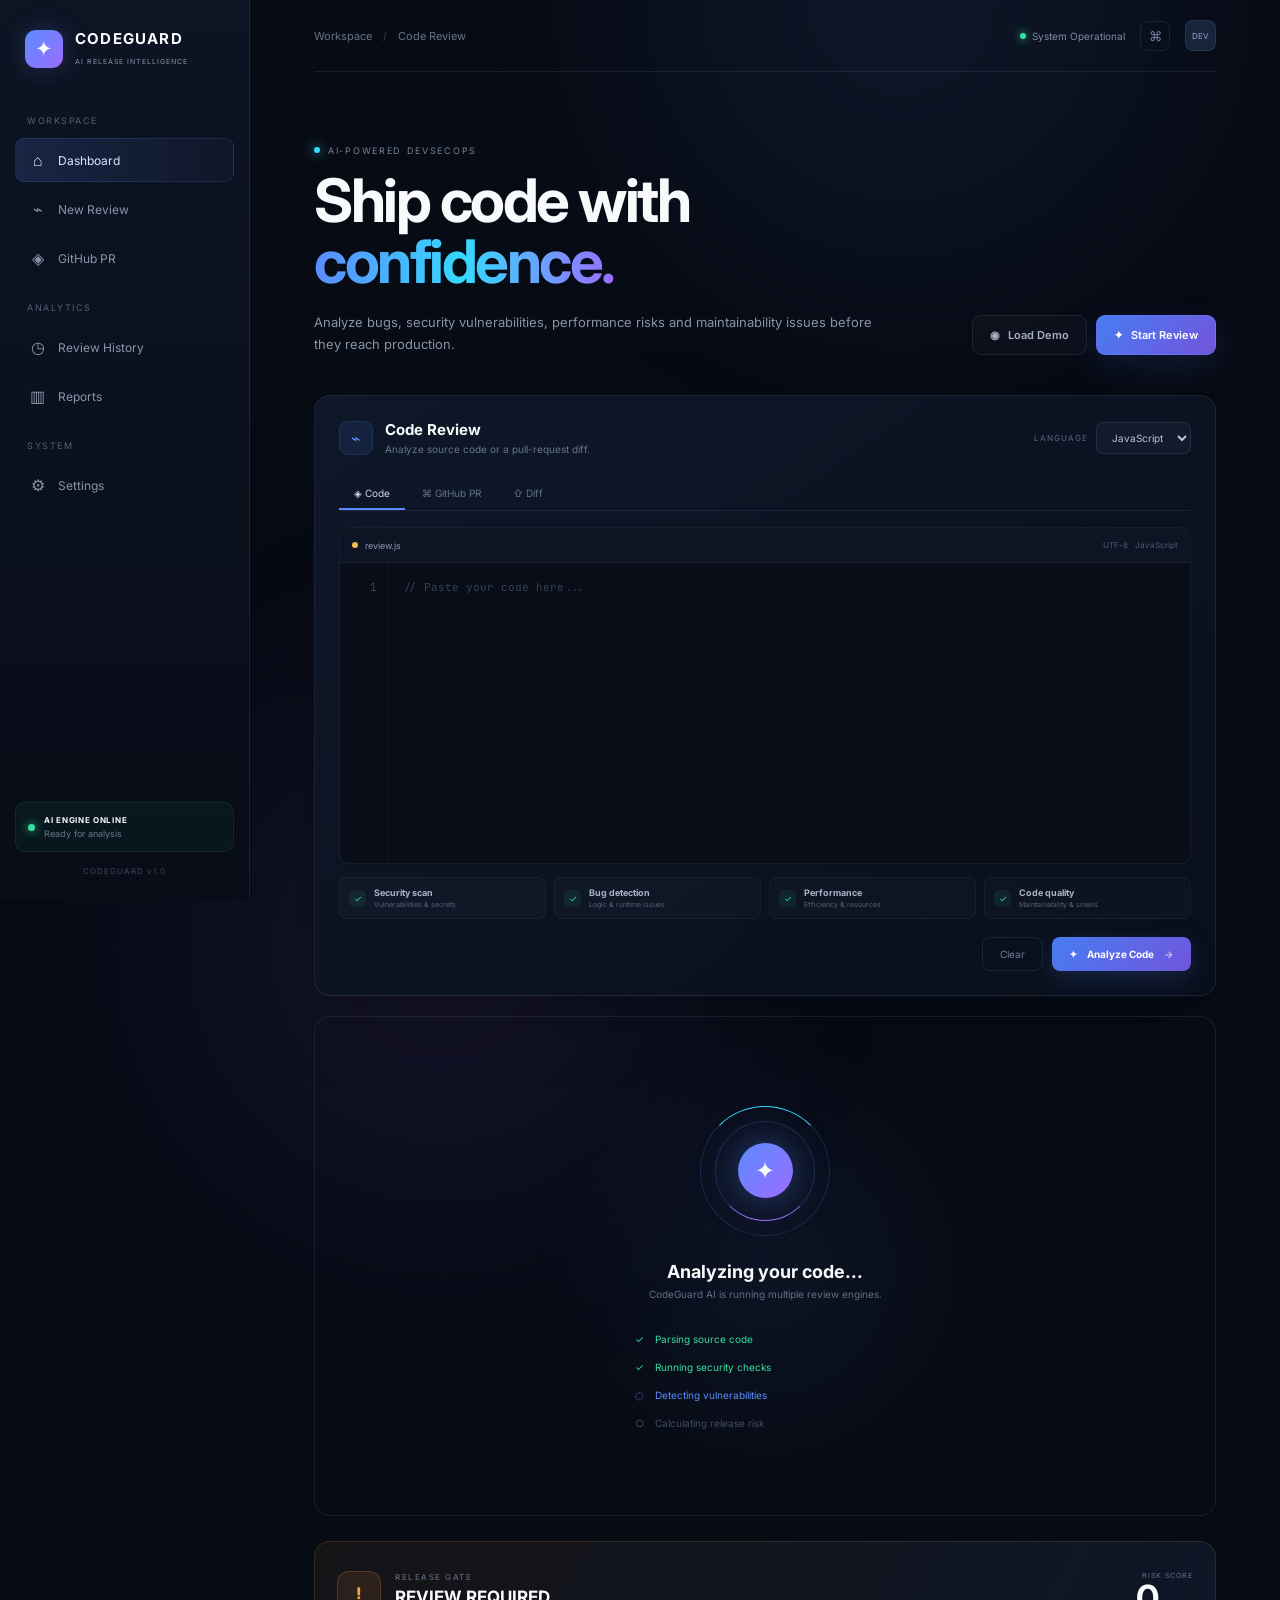
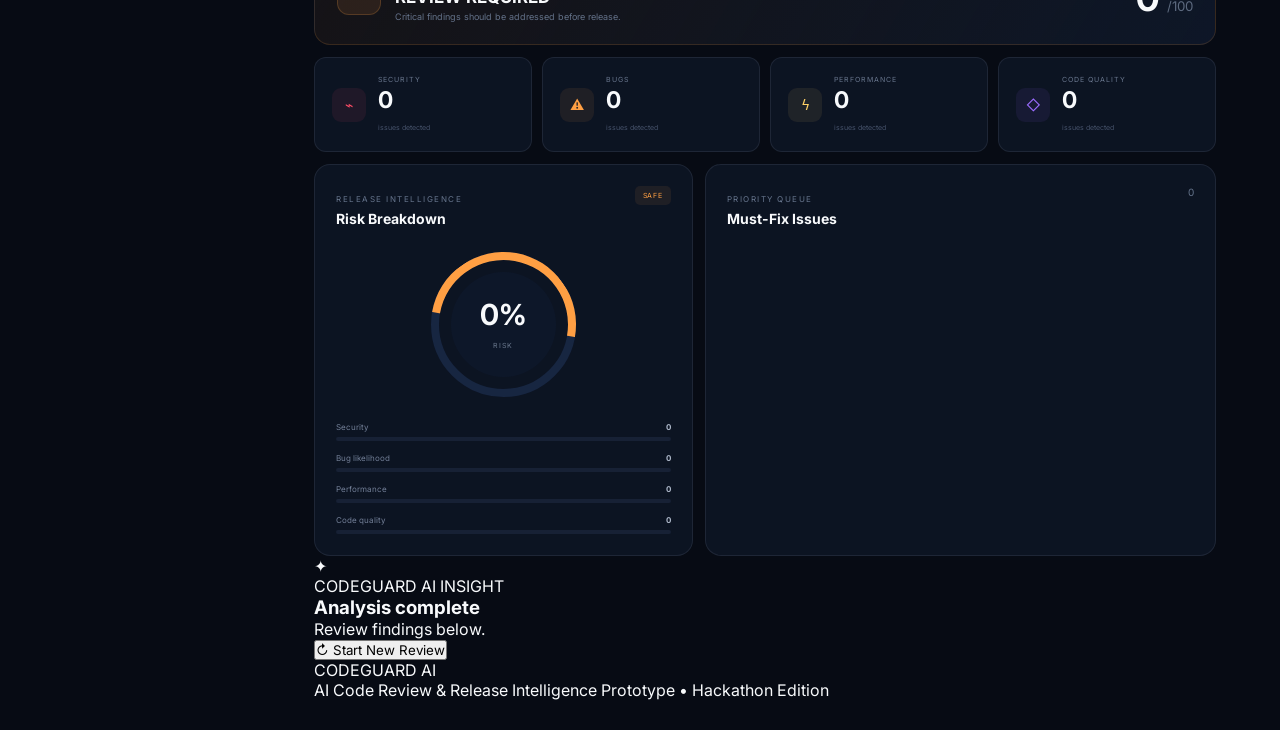
==== commit 10614205: "Add files via upload" ====
--- a/index.html
+++ b/index.html
@@ -4,1193 +4,755 @@
     <meta charset="UTF-8">
     <meta name="viewport" content="width=device-width, initial-scale=1.0">
 
-    <title>Dashboard | CodeGuard AI</title>
-
-    <!-- Shared stylesheet -->
-    <link rel="stylesheet" href="style.css?v=2">
-
-    <!-- Dashboard fallback styling -->
-    <style>
-        * {
-            box-sizing: border-box;
-            margin: 0;
-            padding: 0;
-        }
-
-        :root {
-            --bg: #070b14;
-            --sidebar: #0b101c;
-            --card: #101725;
-            --card2: #131c2d;
-            --border: #202b3d;
-            --text: #f4f7fb;
-            --muted: #8995a8;
-            --blue: #4d8bff;
-            --purple: #9b6cff;
-            --green: #32d399;
-            --yellow: #f5b942;
-            --red: #ff6174;
-        }
-
-        body {
-            font-family: Arial, Helvetica, sans-serif;
-            background: var(--bg);
-            color: var(--text);
-            min-height: 100vh;
-        }
-
-        a {
-            color: inherit;
-        }
-
-        /* TOP BAR */
-
-        .topbar {
-            height: 72px;
-            width: 100%;
-            background: #090e18;
-            border-bottom: 1px solid var(--border);
-            display: flex;
-            align-items: center;
-            justify-content: space-between;
-            padding: 0 28px;
-            position: sticky;
-            top: 0;
-            z-index: 10;
-        }
-
-        .brand {
-            display: flex;
-            align-items: center;
-            gap: 13px;
-        }
-
-        .brand-icon {
-            width: 38px;
-            height: 38px;
-            border-radius: 11px;
-            display: flex;
-            align-items: center;
-            justify-content: center;
-            background: linear-gradient(135deg, #4d8bff, #9b6cff);
-            color: white;
-            font-size: 21px;
-            font-weight: bold;
-        }
-
-        .brand h2 {
-            font-size: 17px;
-            letter-spacing: 2px;
-        }
-
-        .brand p {
-            font-size: 8px;
-            letter-spacing: 2px;
-            color: var(--muted);
-            margin-top: 3px;
-        }
-
-        .system-status {
-            display: flex;
-            align-items: center;
-            gap: 8px;
-            color: #aab4c4;
-            font-size: 12px;
-        }
-
-        .status-dot {
-            width: 8px;
-            height: 8px;
-            border-radius: 50%;
-            background: var(--green);
-            box-shadow: 0 0 10px rgba(50, 211, 153, .7);
-        }
-
-        /* LAYOUT */
-
-        .app-layout {
-            display: flex;
-            min-height: calc(100vh - 72px);
-        }
-
-        /* SIDEBAR */
-
-        .sidebar {
-            width: 250px;
-            flex-shrink: 0;
-            background: var(--sidebar);
-            border-right: 1px solid var(--border);
-            padding: 28px 16px;
-            display: flex;
-            flex-direction: column;
-        }
-
-        .sidebar-section {
-            margin-bottom: 30px;
-        }
-
-        .section-title {
-            color: #667287;
-            font-size: 10px;
-            font-weight: bold;
-            letter-spacing: 1.5px;
-            margin: 0 0 10px 12px;
-        }
-
-        .sidebar a {
-            display: flex;
-            align-items: center;
-            gap: 9px;
-            height: 42px;
-            padding: 0 13px;
-            margin-bottom: 4px;
-            border-radius: 9px;
-            color: #8995a8;
-            text-decoration: none;
-            font-size: 13px;
-            transition: .2s;
-        }
-
-        .sidebar a:hover {
-            background: #121b2b;
-            color: white;
-        }
-
-        .sidebar a.active {
-            background: rgba(77, 139, 255, .12);
-            color: #78a8ff;
-            border: 1px solid rgba(77, 139, 255, .16);
-        }
-
-        .ai-status {
-            margin-top: auto;
-            border: 1px solid #1d3540;
-            background: rgba(50, 211, 153, .05);
-            border-radius: 13px;
-            padding: 14px;
-            display: flex;
-            align-items: center;
-            gap: 10px;
-        }
-
-        .ai-status strong {
-            display: block;
-            font-size: 9px;
-            letter-spacing: .7px;
-            color: #d8e2ed;
-        }
-
-        .ai-status small {
-            display: block;
-            margin-top: 4px;
-            font-size: 10px;
-            color: var(--muted);
-        }
-
-        /* MAIN */
-
-        .main-content {
-            flex: 1;
-            min-width: 0;
-            padding: 36px 42px 60px;
-            max-width: 1500px;
-        }
-
-        .breadcrumb {
-            color: #647087;
-            font-size: 11px;
-            margin-bottom: 24px;
-        }
-
-        .page-header {
-            display: flex;
-            align-items: flex-end;
-            justify-content: space-between;
-            gap: 25px;
-            margin-bottom: 28px;
-        }
-
-        .ai-label {
-            color: var(--blue);
-            font-size: 10px;
-            font-weight: bold;
-            letter-spacing: 1.5px;
-        }
-
-        .page-header h1 {
-            font-size: 34px;
-            margin: 8px 0 8px;
-            letter-spacing: -.8px;
-        }
-
-        .page-header p {
-            color: var(--muted);
-            font-size: 14px;
-        }
-
-        /* BUTTONS */
-
-        .primary-btn,
-        .secondary-btn {
-            border: none;
-            border-radius: 9px;
-            padding: 12px 18px;
-            font-size: 12px;
-            font-weight: bold;
-            cursor: pointer;
-            text-decoration: none;
-            display: inline-flex;
-            align-items: center;
-            justify-content: center;
-            transition: .2s;
-        }
-
-        .primary-btn {
-            background: var(--blue);
-            color: white;
-            box-shadow: 0 7px 20px rgba(77, 139, 255, .18);
-        }
-
-        .primary-btn:hover {
-            transform: translateY(-1px);
-            background: #5b96ff;
-        }
-
-        .secondary-btn {
-            background: #151e2e;
-            border: 1px solid var(--border);
-            color: #b8c3d2;
-        }
-
-        .secondary-btn:hover {
-            background: #1b2638;
-            color: white;
-        }
-
-        /* STATS */
-
-        .dashboard-stats {
-            display: grid;
-            grid-template-columns: repeat(4, 1fr);
-            gap: 16px;
-            margin-bottom: 20px;
-        }
-
-        .dashboard-stat-card {
-            background: var(--card);
-            border: 1px solid var(--border);
-            border-radius: 15px;
-            padding: 20px;
-            display: flex;
-            align-items: center;
-            gap: 15px;
-        }
-
-        .stat-icon {
-            width: 48px;
-            height: 48px;
-            flex-shrink: 0;
-            border-radius: 12px;
-            display: flex;
-            align-items: center;
-            justify-content: center;
-            background: rgba(77, 139, 255, .11);
-            color: var(--blue);
-            font-size: 21px;
-        }
-
-        .dashboard-stat-card span {
-            display: block;
-            color: #758196;
-            font-size: 9px;
-            letter-spacing: 1px;
-            font-weight: bold;
-        }
-
-        .dashboard-stat-card strong {
-            display: block;
-            font-size: 27px;
-            margin: 5px 0 2px;
-        }
-
-        .dashboard-stat-card small {
-            color: #68758a;
-            font-size: 10px;
-        }
-
-        /* TWO COLUMN */
-
-        .dashboard-grid {
-            display: grid;
-            grid-template-columns: 1.45fr 1fr;
-            gap: 18px;
-            margin-bottom: 18px;
-        }
-
-        .dashboard-card {
-            background: var(--card);
-            border: 1px solid var(--border);
-            border-radius: 16px;
-            padding: 24px;
-        }
-
-        .dashboard-card-header {
-            display: flex;
-            justify-content: space-between;
-            align-items: flex-start;
-            gap: 20px;
-        }
-
-        .dashboard-card h2 {
-            font-size: 19px;
-            margin: 8px 0;
-        }
-
-        .dashboard-card p {
-            color: var(--muted);
-            font-size: 13px;
-            line-height: 1.6;
-        }
-
-        .dashboard-big-icon {
-            font-size: 42px;
-            color: var(--blue);
-        }
-
-        .quick-review-actions {
-            display: flex;
-            gap: 10px;
-            margin-top: 24px;
-        }
-
-        /* RELEASE */
-
-        .release-status-icon {
-            width: 40px;
-            height: 40px;
-            border-radius: 50%;
-            display: flex;
-            align-items: center;
-            justify-content: center;
-            background: rgba(50, 211, 153, .1);
-            color: var(--green);
-            font-size: 19px;
-        }
-
-        .release-status {
-            margin-top: 23px;
-            padding: 18px;
-            border: 1px solid rgba(50, 211, 153, .15);
-            border-radius: 12px;
-            background: rgba(50, 211, 153, .035);
-        }
-
-        .release-status strong {
-            color: var(--green);
-            font-size: 16px;
-        }
-
-        .release-status p {
-            margin-top: 7px;
-            font-size: 12px;
-        }
-
-        .dashboard-link {
-            display: inline-block;
-            color: #6fa0ff;
-            text-decoration: none;
-            font-size: 12px;
-            margin-top: 18px;
-        }
-
-        .dashboard-link:hover {
-            color: white;
-        }
-
-        /* RECENT */
-
-        .recent-card {
-            margin-bottom: 18px;
-        }
-
-        .recent-reviews {
-            margin-top: 18px;
-        }
-
-        .recent-empty {
-            border: 1px dashed #263247;
-            border-radius: 12px;
-            text-align: center;
-            padding: 36px 20px;
-        }
-
-        .recent-empty-icon {
-            color: #56647a;
-            font-size: 30px;
-            margin-bottom: 10px;
-        }
-
-        .recent-empty strong {
-            display: block;
-            font-size: 14px;
-        }
-
-        .recent-empty p {
-            margin: 7px 0 18px;
-            font-size: 12px;
-        }
-
-        .recent-review-item {
-            display: grid;
-            grid-template-columns: 42px 1fr 70px 90px 130px;
-            align-items: center;
-            gap: 14px;
-            padding: 14px 5px;
-            border-bottom: 1px solid var(--border);
-        }
-
-        .recent-review-icon {
-            width: 38px;
-            height: 38px;
-            border-radius: 9px;
-            display: flex;
-            align-items: center;
-            justify-content: center;
-            background: rgba(77, 139, 255, .1);
-            color: var(--blue);
-        }
-
-        .recent-review-info strong {
-            display: block;
-            font-size: 12px;
-        }
-
-        .recent-review-info small {
-            display: block;
-            color: var(--muted);
-            font-size: 10px;
-            margin-top: 4px;
-        }
-
-        .recent-review-issues {
-            text-align: center;
-        }
-
-        .recent-review-issues strong {
-            display: block;
-        }
-
-        .recent-review-issues small {
-            color: var(--muted);
-            font-size: 9px;
-        }
-
-        .recent-review-risk {
-            text-align: center;
-            font-size: 10px;
-            font-weight: bold;
-        }
-
-        .risk-high {
-            color: var(--red);
-        }
-
-        .risk-medium {
-            color: var(--yellow);
-        }
-
-        .risk-low {
-            color: var(--green);
-        }
-
-        .recent-review-date {
-            color: var(--muted);
-            font-size: 10px;
-            text-align: right;
-        }
-
-        /* AI CARD */
-
-        .ai-insight-card {
-            display: flex;
-            align-items: center;
-            gap: 18px;
-        }
-
-        .ai-insight-icon {
-            width: 55px;
-            height: 55px;
-            flex-shrink: 0;
-            border-radius: 14px;
-            display: flex;
-            align-items: center;
-            justify-content: center;
-            background: rgba(155, 108, 255, .11);
-            color: var(--purple);
-            font-size: 25px;
-        }
-
-        /* RESPONSIVE */
-
-        @media (max-width: 1100px) {
-            .dashboard-stats {
-                grid-template-columns: repeat(2, 1fr);
-            }
-        }
-
-        @media (max-width: 850px) {
-            .sidebar {
-                width: 205px;
-            }
-
-            .main-content {
-                padding: 28px 24px;
-            }
-
-            .dashboard-grid {
-                grid-template-columns: 1fr;
-            }
-
-            .recent-review-item {
-                grid-template-columns: 40px 1fr 60px 80px;
-            }
-
-            .recent-review-date {
-                display: none;
-            }
-        }
-
-        @media (max-width: 650px) {
-            .topbar {
-                padding: 0 15px;
-            }
-
-            .system-status {
-                display: none;
-            }
-
-            .app-layout {
-                display: block;
-            }
-
-            .sidebar {
-                width: 100%;
-                border-right: none;
-                border-bottom: 1px solid var(--border);
-                padding: 15px;
-            }
-
-            .sidebar-section {
-                margin-bottom: 10px;
-            }
-
-            .sidebar-section a {
-                display: inline-flex;
-                width: auto;
-                margin-right: 4px;
-            }
-
-            .section-title,
-            .ai-status {
-                display: none;
-            }
-
-            .main-content {
-                padding: 25px 15px;
-            }
-
-            .page-header {
-                display: block;
-            }
-
-            .dashboard-review-btn {
-                margin-top: 18px;
-                width: 100%;
-            }
-
-            .dashboard-stats {
-                grid-template-columns: 1fr;
-            }
-
-            .quick-review-actions {
-                flex-direction: column;
-            }
-
-            .ai-insight-card {
-                align-items: flex-start;
-            }
-        }
-    </style>
+    <title>CodeGuard AI — Code Review & Release Intelligence</title>
+
+    <link rel="stylesheet" href="style.css">
+
+    <link rel="preconnect" href="https://fonts.googleapis.com">
+    <link rel="preconnect" href="https://fonts.gstatic.com" crossorigin>
+
+    <link
+        href="https://fonts.googleapis.com/css2?family=Inter:wght@400;500;600;700;800&family=JetBrains+Mono:wght@400;500&display=swap"
+        rel="stylesheet"
+    >
 </head>
 
 <body>
 
-<header class="topbar">
-
-    <div class="brand">
-        <div class="brand-icon">✦</div>
-
-        <div>
-            <h2>CODEGUARD</h2>
-            <p>AI RELEASE INTELLIGENCE</p>
+<!-- =========================================
+     BACKGROUND
+========================================= -->
+
+<div class="background-grid"></div>
+<div class="glow glow-one"></div>
+<div class="glow glow-two"></div>
+
+
+<!-- =========================================
+     APP
+========================================= -->
+
+<div class="app">
+
+
+    <!-- =====================================
+         SIDEBAR
+    ====================================== -->
+
+    <aside class="sidebar">
+
+        <div class="brand">
+
+            <div class="brand-icon">
+                <span>✦</span>
+            </div>
+
+            <div>
+                <h1>CODEGUARD</h1>
+                <small>AI RELEASE INTELLIGENCE</small>
+            </div>
+
         </div>
-    </div>
-
-    <div class="system-status">
-        <span class="status-dot"></span>
-        System Operational
-    </div>
-
-</header>
-
-
-<div class="app-layout">
-
-    <!-- SIDEBAR -->
-
-    <aside class="sidebar">
-
-        <div class="sidebar-section">
-
-            <p class="section-title">WORKSPACE</p>
-
-            <a href="index.html" class="active">
-                ◇ &nbsp; Dashboard
-            </a>
-
-            <a href="review.html">
-                ⌁ &nbsp; New Review
-            </a>
-
-            <a href="github-pr.html">
-                ◈ &nbsp; GitHub PR
-            </a>
+
+
+        <nav class="navigation">
+
+            <p class="nav-label">WORKSPACE</p>
+
+            <button class="nav-item active">
+                <span>⌂</span>
+                Dashboard
+            </button>
+
+            <button class="nav-item" onclick="focusReview()">
+                <span>⌁</span>
+                New Review
+            </button>
+
+            <button class="nav-item">
+                <span>◈</span>
+                GitHub PR
+            </button>
+
+            <p class="nav-label">ANALYTICS</p>
+
+            <button class="nav-item">
+                <span>◷</span>
+                Review History
+            </button>
+
+            <button class="nav-item">
+                <span>▥</span>
+                Reports
+            </button>
+
+            <p class="nav-label">SYSTEM</p>
+
+            <button class="nav-item">
+                <span>⚙</span>
+                Settings
+            </button>
+
+        </nav>
+
+
+        <div class="sidebar-bottom">
+
+            <div class="ai-status">
+
+                <div class="online-dot"></div>
+
+                <div>
+                    <strong>AI ENGINE ONLINE</strong>
+                    <small>Ready for analysis</small>
+                </div>
+
+            </div>
+
+            <div class="version">
+                CODEGUARD v1.0
+            </div>
 
         </div>
 
-
-        <div class="sidebar-section">
-
-            <p class="section-title">ANALYTICS</p>
-
-            <a href="history.html">
-                ◷ &nbsp; Review History
-            </a>
-
-            <a href="reports.html">
-                ▥ &nbsp; Reports
-            </a>
-
-        </div>
-
-
-        <div class="sidebar-section">
-
-            <p class="section-title">SYSTEM</p>
-
-            <a href="settings.html">
-                ⚙ &nbsp; Settings
-            </a>
-
-        </div>
-
-
-        <div class="ai-status">
-
-            <span class="status-dot"></span>
+    </aside>
+
+
+    <!-- =====================================
+         MAIN CONTENT
+    ====================================== -->
+
+    <main class="main">
+
+
+        <!-- TOP BAR -->
+
+        <header class="topbar">
+
+            <div class="mobile-brand">
+                ✦ CODEGUARD AI
+            </div>
+
+            <div class="breadcrumb">
+                Workspace
+                <span>/</span>
+                Code Review
+            </div>
+
+            <div class="top-actions">
+
+                <div class="connection">
+                    <span></span>
+                    System Operational
+                </div>
+
+                <button class="icon-button">⌘</button>
+
+                <div class="avatar">
+                    DEV
+                </div>
+
+            </div>
+
+        </header>
+
+
+        <!-- =================================
+             HERO
+        ================================== -->
+
+        <section class="hero">
 
             <div>
-                <strong>AI ENGINE ONLINE</strong>
-                <small>Ready for analysis</small>
-            </div>
-
-        </div>
-
-    </aside>
-
-
-    <!-- MAIN CONTENT -->
-
-    <main class="main-content">
-
-        <div class="breadcrumb">
-            Workspace &nbsp; / &nbsp; Dashboard
-        </div>
-
-
-        <!-- HEADER -->
-
-        <section class="page-header">
+
+                <div class="eyebrow">
+                    <span class="pulse"></span>
+                    AI-POWERED DEVSECOPS
+                </div>
+
+                <h2>
+                    Ship code with
+                    <span>confidence.</span>
+                </h2>
+
+                <p>
+                    Analyze bugs, security vulnerabilities, performance risks
+                    and maintainability issues before they reach production.
+                </p>
+
+            </div>
+
+
+            <div class="hero-actions">
+
+                <button class="ghost-button" onclick="loadSample()">
+                    <span>◉</span>
+                    Load Demo
+                </button>
+
+                <button class="primary-button" onclick="focusReview()">
+                    <span>✦</span>
+                    Start Review
+                </button>
+
+            </div>
+
+        </section>
+
+
+        <!-- =================================
+             REVIEW INPUT
+        ================================== -->
+
+        <section class="review-card" id="reviewSection">
+
+            <div class="card-top">
+
+                <div>
+
+                    <div class="card-title">
+                        <span class="title-icon">⌁</span>
+
+                        <div>
+                            <h3>Code Review</h3>
+                            <p>Analyze source code or a pull-request diff.</p>
+                        </div>
+                    </div>
+
+                </div>
+
+
+                <div class="language-selector">
+
+                    <span>LANGUAGE</span>
+
+                    <select id="language">
+
+                        <option value="javascript">
+                            JavaScript
+                        </option>
+
+                        <option value="python">
+                            Python
+                        </option>
+
+                        <option value="java">
+                            Java
+                        </option>
+
+                    </select>
+
+                </div>
+
+            </div>
+
+
+            <!-- SOURCE TABS -->
+
+            <div class="source-tabs">
+
+                <button class="source-tab active">
+                    ◈ Code
+                </button>
+
+                <button class="source-tab">
+                    ⌘ GitHub PR
+                </button>
+
+                <button class="source-tab">
+                    ⇧ Diff
+                </button>
+
+            </div>
+
+
+            <!-- CODE EDITOR -->
+
+            <div class="editor-wrapper">
+
+                <div class="editor-header">
+
+                    <div class="file-info">
+
+                        <span class="file-dot"></span>
+
+                        <span id="fileName">
+                            review.js
+                        </span>
+
+                    </div>
+
+                    <div class="editor-tools">
+
+                        <span>UTF-8</span>
+                        <span>JavaScript</span>
+
+                    </div>
+
+                </div>
+
+
+                <div class="editor">
+
+                    <div class="line-numbers" id="lineNumbers">
+                        1
+                    </div>
+
+                    <textarea
+                        id="codeInput"
+                        spellcheck="false"
+                        placeholder="// Paste your code here..."
+                    ></textarea>
+
+                </div>
+
+            </div>
+
+
+            <!-- REVIEW OPTIONS -->
+
+            <div class="review-options">
+
+                <div class="option">
+
+                    <span class="option-check">✓</span>
+
+                    <div>
+                        <strong>Security scan</strong>
+                        <small>Vulnerabilities & secrets</small>
+                    </div>
+
+                </div>
+
+                <div class="option">
+
+                    <span class="option-check">✓</span>
+
+                    <div>
+                        <strong>Bug detection</strong>
+                        <small>Logic & runtime issues</small>
+                    </div>
+
+                </div>
+
+                <div class="option">
+
+                    <span class="option-check">✓</span>
+
+                    <div>
+                        <strong>Performance</strong>
+                        <small>Efficiency & resources</small>
+                    </div>
+
+                </div>
+
+                <div class="option">
+
+                    <span class="option-check">✓</span>
+
+                    <div>
+                        <strong>Code quality</strong>
+                        <small>Maintainability & smells</small>
+                    </div>
+
+                </div>
+
+            </div>
+
+
+            <!-- ACTIONS -->
+
+            <div class="review-actions">
+
+                <button
+                    class="clear-button"
+                    onclick="clearCode()"
+                >
+                    Clear
+                </button>
+
+                <button
+                    class="analyze-button"
+                    id="analyzeButton"
+                    onclick="startAnalysis()"
+                >
+                    <span>✦</span>
+                    Analyze Code
+                    <span class="button-arrow">→</span>
+                </button>
+
+            </div>
+
+        </section>
+
+
+        <!-- =================================
+             ANALYSIS SCREEN
+        ================================== -->
+
+        <section
+            class="analysis-screen hidden"
+            id="analysisScreen"
+        >
+
+            <div class="analysis-orbit">
+
+                <div class="orbit-ring ring-one"></div>
+                <div class="orbit-ring ring-two"></div>
+
+                <div class="ai-core">
+                    ✦
+                </div>
+
+            </div>
+
+            <h3>Analyzing your code...</h3>
+
+            <p>
+                CodeGuard AI is running multiple review engines.
+            </p>
+
+
+            <div class="analysis-steps">
+
+                <div class="analysis-step complete">
+                    <span>✓</span>
+                    Parsing source code
+                </div>
+
+                <div class="analysis-step complete">
+                    <span>✓</span>
+                    Running security checks
+                </div>
+
+                <div class="analysis-step active-step">
+                    <span>◌</span>
+                    Detecting vulnerabilities
+                </div>
+
+                <div class="analysis-step">
+                    <span>○</span>
+                    Calculating release risk
+                </div>
+
+            </div>
+
+        </section>
+
+
+        <!-- =================================
+             RESULTS
+        ================================== -->
+
+        <section
+            class="results hidden"
+            id="results"
+        >
+
+
+            <!-- RELEASE GATE -->
+
+            <div class="release-gate">
+
+                <div class="gate-left">
+
+                    <div class="gate-icon" id="gateIcon">
+                        !
+                    </div>
+
+                    <div>
+
+                        <span class="gate-label">
+                            RELEASE GATE
+                        </span>
+
+                        <h3 id="gateTitle">
+                            REVIEW REQUIRED
+                        </h3>
+
+                        <p id="gateMessage">
+                            Critical findings should be addressed before release.
+                        </p>
+
+                    </div>
+
+                </div>
+
+
+                <div class="gate-score">
+
+                    <span>RISK SCORE</span>
+
+                    <strong id="riskScore">
+                        0
+                    </strong>
+
+                    <small>/100</small>
+
+                </div>
+
+            </div>
+
+
+            <!-- METRICS -->
+
+            <div class="metrics">
+
+                <div class="metric-card">
+
+                    <div class="metric-icon red">⌁</div>
+
+                    <div>
+                        <span>SECURITY</span>
+                        <strong id="securityCount">0</strong>
+                        <small>issues detected</small>
+                    </div>
+
+                </div>
+
+
+                <div class="metric-card">
+
+                    <div class="metric-icon orange">⚠</div>
+
+                    <div>
+                        <span>BUGS</span>
+                        <strong id="bugCount">0</strong>
+                        <small>issues detected</small>
+                    </div>
+
+                </div>
+
+
+                <div class="metric-card">
+
+                    <div class="metric-icon yellow">ϟ</div>
+
+                    <div>
+                        <span>PERFORMANCE</span>
+                        <strong id="performanceCount">0</strong>
+                        <small>issues detected</small>
+                    </div>
+
+                </div>
+
+
+                <div class="metric-card">
+
+                    <div class="metric-icon purple">◇</div>
+
+                    <div>
+                        <span>CODE QUALITY</span>
+                        <strong id="smellCount">0</strong>
+                        <small>issues detected</small>
+                    </div>
+
+                </div>
+
+            </div>
+
+
+            <!-- RESULTS GRID -->
+
+            <div class="results-grid">
+
+
+                <!-- RISK -->
+
+                <div class="panel risk-panel">
+
+                    <div class="panel-header">
+
+                        <div>
+                            <span class="panel-label">
+                                RELEASE INTELLIGENCE
+                            </span>
+
+                            <h3>Risk Breakdown</h3>
+                        </div>
+
+                        <span class="risk-level" id="riskLevel">
+                            SAFE
+                        </span>
+
+                    </div>
+
+
+                    <div class="risk-visual">
+
+                        <div class="risk-circle">
+
+                            <div>
+
+                                <strong id="riskPercent">
+                                    0%
+                                </strong>
+
+                                <span>RISK</span>
+
+                            </div>
+
+                        </div>
+
+                    </div>
+
+
+                    <div class="risk-bars">
+
+                        <div class="risk-bar">
+
+                            <div>
+                                <span>Security</span>
+                                <b id="securityRisk">0</b>
+                            </div>
+
+                            <div class="bar">
+                                <i id="securityBar"></i>
+                            </div>
+
+                        </div>
+
+
+                        <div class="risk-bar">
+
+                            <div>
+                                <span>Bug likelihood</span>
+                                <b id="bugRisk">0</b>
+                            </div>
+
+                            <div class="bar">
+                                <i id="bugBar"></i>
+                            </div>
+
+                        </div>
+
+
+                        <div class="risk-bar">
+
+                            <div>
+                                <span>Performance</span>
+                                <b id="performanceRisk">0</b>
+                            </div>
+
+                            <div class="bar">
+                                <i id="performanceBar"></i>
+                            </div>
+
+                        </div>
+
+
+                        <div class="risk-bar">
+
+                            <div>
+                                <span>Code quality</span>
+                                <b id="qualityRisk">0</b>
+                            </div>
+
+                            <div class="bar">
+                                <i id="qualityBar"></i>
+                            </div>
+
+                        </div>
+
+                    </div>
+
+                </div>
+
+
+                <!-- MUST FIX -->
+
+                <div class="panel">
+
+                    <div class="panel-header">
+
+                        <div>
+                            <span class="panel-label">
+                                PRIORITY QUEUE
+                            </span>
+
+                            <h3>Must-Fix Issues</h3>
+                        </div>
+
+                        <span class="issue-count" id="issueCount">
+                            0
+                        </span>
+
+                    </div>
+
+
+                    <div
+                        class="issues-list"
+                        id="issuesContainer"
+                    ></div>
+
+                </div>
+
+            </div>
+
+
+            <!-- AI INSIGHT -->
+
+            <div class="ai-insight">
+
+                <div class="ai-insight-icon">
+                    ✦
+                </div>
+
+                <div>
+
+                    <span>
+                        CODEGUARD AI INSIGHT
+                    </span>
+
+                    <h3 id="aiInsightTitle">
+                        Analysis complete
+                    </h3>
+
+                    <p id="aiInsight">
+                        Review findings below.
+                    </p>
+
+                </div>
+
+            </div>
+
+
+            <!-- NEW REVIEW -->
+
+            <button
+                class="new-review"
+                onclick="newReview()"
+            >
+                ↻ Start New Review
+            </button>
+
+        </section>
+
+
+        <!-- FOOTER -->
+
+        <footer>
 
             <div>
-
-                <div class="ai-label">
-                    ● AI RELEASE INTELLIGENCE
-                </div>
-
-                <h1>
-                    CodeGuard Dashboard
-                </h1>
-
-                <p>
-                    Analyze code, detect security risks, and make safer release decisions.
-                </p>
-
-            </div>
-
-
-            <a href="review.html" class="primary-btn dashboard-review-btn">
-                ✦ &nbsp; New Code Review
-            </a>
-
-        </section>
-
-
-        <!-- STATISTICS -->
-
-        <section class="dashboard-stats">
-
-            <div class="dashboard-stat-card">
-
-                <div class="stat-icon">
-                    ◇
-                </div>
-
-                <div>
-                    <span>TOTAL REVIEWS</span>
-                    <strong id="dashboardReviews">0</strong>
-                    <small>Code reviews completed</small>
-                </div>
-
-            </div>
-
-
-            <div class="dashboard-stat-card">
-
-                <div class="stat-icon">
-                    🔐
-                </div>
-
-                <div>
-                    <span>SECURITY RISKS</span>
-                    <strong id="dashboardSecurity">0</strong>
-                    <small>Potential security findings</small>
-                </div>
-
-            </div>
-
-
-            <div class="dashboard-stat-card">
-
-                <div class="stat-icon">
-                    🐛
-                </div>
-
-                <div>
-                    <span>BUG RISKS</span>
-                    <strong id="dashboardBugs">0</strong>
-                    <small>Potential code defects</small>
-                </div>
-
-            </div>
-
-
-            <div class="dashboard-stat-card">
-
-                <div class="stat-icon">
-                    ⚡
-                </div>
-
-                <div>
-                    <span>PERFORMANCE</span>
-                    <strong id="dashboardPerformance">0</strong>
-                    <small>Performance findings</small>
-                </div>
-
-            </div>
-
-        </section>
-
-
-        <!-- QUICK ACTION + RELEASE GATE -->
-
-        <section class="dashboard-grid">
-
-
-            <div class="dashboard-card">
-
-                <div class="dashboard-card-header">
-
-                    <div>
-
-                        <span class="ai-label">
-                            QUICK ACTION
-                        </span>
-
-                        <h2>
-                            Start a Code Review
-                        </h2>
-
-                        <p>
-                            Paste your source code and let CodeGuard analyze potential security and quality issues.
-                        </p>
-
-                    </div>
-
-                    <div class="dashboard-big-icon">
-                        ✦
-                    </div>
-
-                </div>
-
-
-                <div class="quick-review-actions">
-
-                    <a href="review.html" class="primary-btn">
-                        Start Review
-                    </a>
-
-                    <button
-                        class="secondary-btn"
-                        onclick="loadSampleFromDashboard()">
-                        Load Demo Code
-                    </button>
-
-                </div>
-
-            </div>
-
-
-            <div class="dashboard-card">
-
-                <div class="dashboard-card-header">
-
-                    <div>
-
-                        <span class="ai-label">
-                            RELEASE CONTROL
-                        </span>
-
-                        <h2>
-                            Release Gate
-                        </h2>
-
-                    </div>
-
-                    <div class="release-status-icon">
-                        ✓
-                    </div>
-
-                </div>
-
-
-                <div class="release-status">
-
-                    <strong id="dashboardGate">
-                        RELEASE CLEAR
-                    </strong>
-
-                    <p id="dashboardGateMessage">
-                        Run a code review to evaluate release risk.
-                    </p>
-
-                </div>
-
-
-                <a href="review.html" class="dashboard-link">
-                    Run release analysis →
-                </a>
-
-            </div>
-
-        </section>
-
-
-        <!-- RECENT REVIEWS -->
-
-        <section class="dashboard-card recent-card">
-
-            <div class="dashboard-card-header">
-
-                <div>
-
-                    <span class="ai-label">
-                        ACTIVITY
-                    </span>
-
-                    <h2>
-                        Recent Reviews
-                    </h2>
-
-                </div>
-
-                <a href="history.html" class="dashboard-link">
-                    View all →
-                </a>
-
-            </div>
-
-
-            <div id="dashboardRecentReviews" class="recent-reviews">
-
-                <div class="recent-empty">
-
-                    <div class="recent-empty-icon">
-                        ◷
-                    </div>
-
-                    <strong>
-                        No reviews yet
-                    </strong>
-
-                    <p>
-                        Your recent CodeGuard reviews will appear here.
-                    </p>
-
-                    <a href="review.html" class="secondary-btn">
-                        Start your first review
-                    </a>
-
-                </div>
-
-            </div>
-
-        </section>
-
-
-        <!-- AI INSIGHT -->
-
-        <section class="dashboard-card ai-insight-card">
-
-            <div class="ai-insight-icon">
-                ✦
-            </div>
-
-            <div>
-
-                <span class="ai-label">
-                    CODEGUARD AI
-                </span>
-
-                <h2>
-                    Intelligent Release Analysis
-                </h2>
-
-                <p>
-                    CodeGuard combines static code analysis, security detection,
-                    risk scoring and release-gate decisions to help identify
-                    potential problems before deployment.
-                </p>
-
-            </div>
-
-        </section>
+                CODEGUARD AI
+            </div>
+
+            <span>
+                AI Code Review & Release Intelligence
+            </span>
+
+            <span>
+                Prototype • Hackathon Edition
+            </span>
+
+        </footer>
 
     </main>
 
 </div>
 
 
-<!-- YOUR SHARED JAVASCRIPT -->
-
-<script src="script.js?v=2"></script>
-
-
-<script>
-
-function loadSampleFromDashboard() {
-
-    sessionStorage.setItem(
-        "codeguardLoadSample",
-        "true"
-    );
-
-    window.location.href = "review.html";
-}
-
-
-function updateDashboard() {
-
-    if (
-        typeof getStoredReviews !== "function"
-    ) {
-        return;
-    }
-
-    const reviews = getStoredReviews() || [];
-
-
-    let security = 0;
-    let bugs = 0;
-    let performance = 0;
-
-
-    reviews.forEach(review => {
-
-        security += Number(
-            review.security || 0
-        );
-
-        bugs += Number(
-            review.bugs || 0
-        );
-
-        performance += Number(
-            review.performance || 0
-        );
-
-    });
-
-
-    const reviewsElement =
-        document.getElementById(
-            "dashboardReviews"
-        );
-
-    const securityElement =
-        document.getElementById(
-            "dashboardSecurity"
-        );
-
-    const bugsElement =
-        document.getElementById(
-            "dashboardBugs"
-        );
-
-    const performanceElement =
-        document.getElementById(
-            "dashboardPerformance"
-        );
-
-
-    if (reviewsElement) {
-        reviewsElement.textContent =
-            reviews.length;
-    }
-
-    if (securityElement) {
-        securityElement.textContent =
-            security;
-    }
-
-    if (bugsElement) {
-        bugsElement.textContent =
-            bugs;
-    }
-
-    if (performanceElement) {
-        performanceElement.textContent =
-            performance;
-    }
-
-
-    const recentContainer =
-        document.getElementById(
-            "dashboardRecentReviews"
-        );
-
-
-    if (!recentContainer) {
-        return;
-    }
-
-
-    if (reviews.length === 0) {
-        return;
-    }
-
-
-    recentContainer.innerHTML = "";
-
-
-    reviews.slice(0, 5).forEach(review => {
-
-        let riskText = "LOW";
-
-
-        if (typeof review.risk === "number") {
-
-            if (review.risk >= 70) {
-                riskText = "HIGH";
-            }
-
-            else if (review.risk >= 40) {
-                riskText = "MEDIUM";
-            }
-
-        }
-
-        else if (
-            typeof review.risk === "string"
-        ) {
-
-            riskText =
-                review.risk.toUpperCase();
-
-        }
-
-
-        const item =
-            document.createElement("div");
-
-        item.className =
-            "recent-review-item";
-
-
-        item.innerHTML = `
-
-            <div class="recent-review-icon">
-                ${review.type === "GITHUB PR" ? "◈" : "◇"}
-            </div>
-
-            <div class="recent-review-info">
-
-                <strong>
-                    ${review.id || "Code Review"}
-                </strong>
-
-                <small>
-                    ${review.file || "Source Code"}
-                </small>
-
-            </div>
-
-            <div class="recent-review-issues">
-
-                <strong>
-                    ${review.total || 0}
-                </strong>
-
-                <small>
-                    issues
-                </small>
-
-            </div>
-
-            <div class="recent-review-risk risk-${riskText.toLowerCase()}">
-                ${riskText}
-            </div>
-
-            <div class="recent-review-date">
-                ${review.date || ""}
-            </div>
-
-        `;
-
-
-        recentContainer.appendChild(item);
-
-    });
-
-}
-
-
-document.addEventListener(
-    "DOMContentLoaded",
-    updateDashboard
-);
-
-</script>
+<script src="script.js"></script>
 
 </body>
 </html>
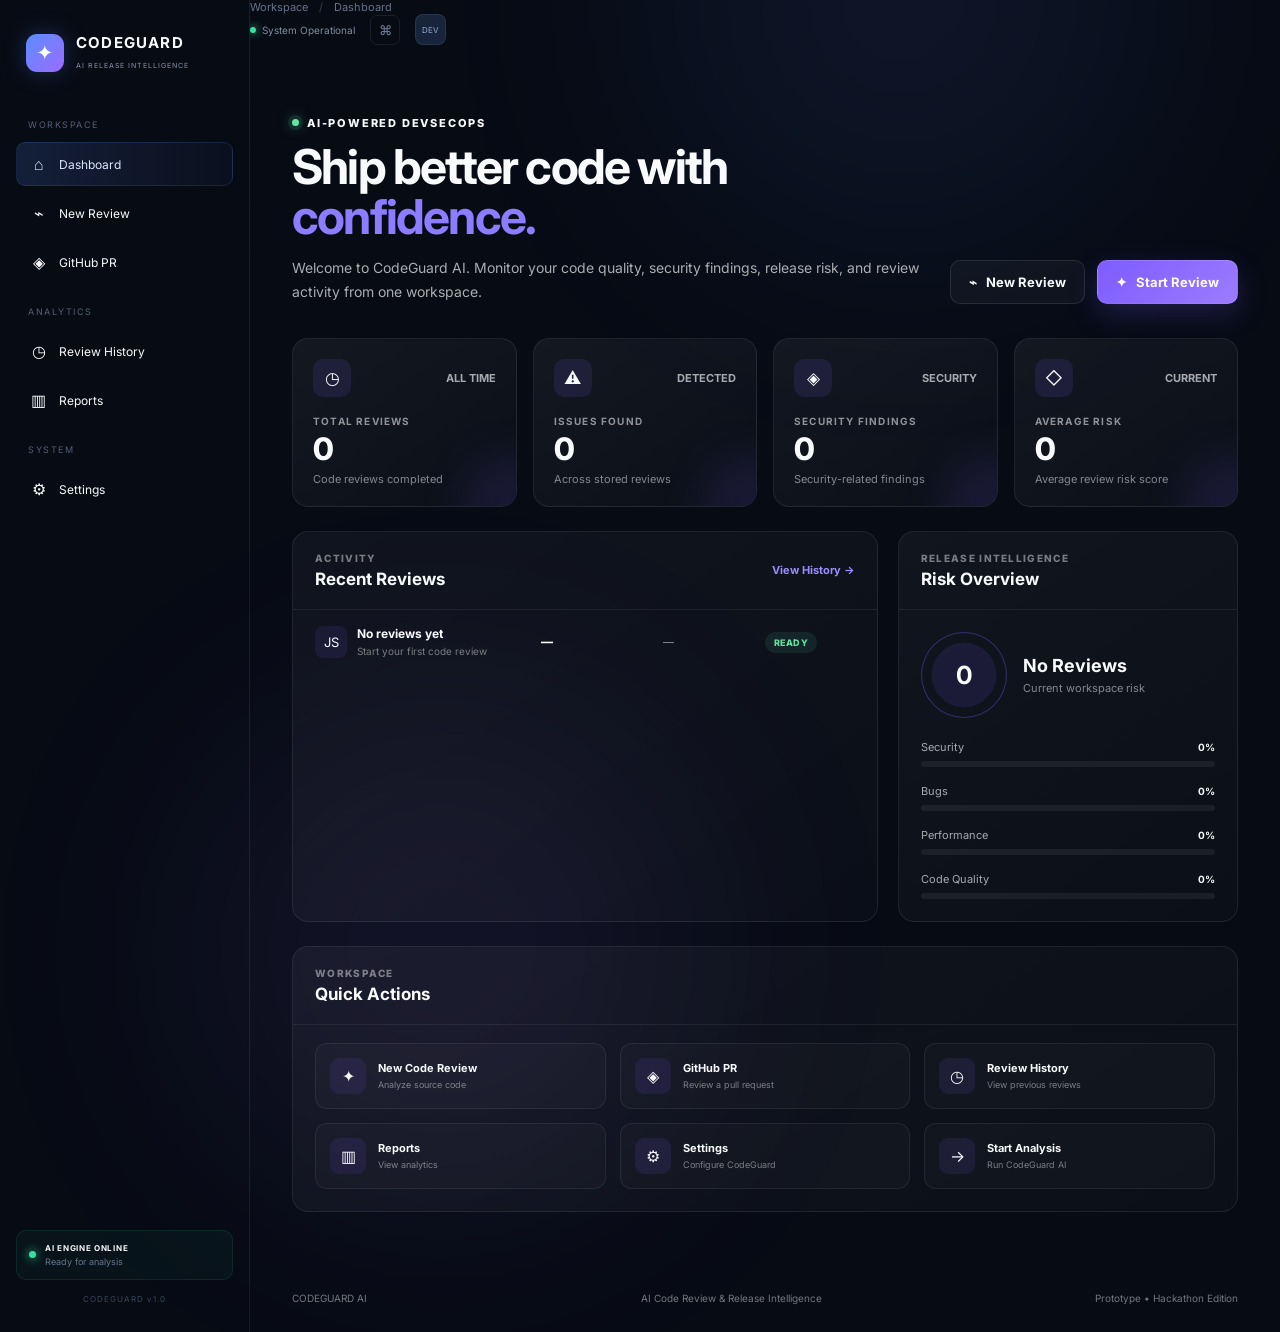
==== commit 9fb1fbe6: "Add files via upload" ====
--- a/index.html
+++ b/index.html
@@ -4,9 +4,9 @@
     <meta charset="UTF-8">
     <meta name="viewport" content="width=device-width, initial-scale=1.0">
 
-    <title>CodeGuard AI — Code Review & Release Intelligence</title>
-
-    <link rel="stylesheet" href="style.css">
+    <title>Dashboard | CodeGuard AI</title>
+
+    <link rel="stylesheet" href="./style.css">
 
     <link rel="preconnect" href="https://fonts.googleapis.com">
     <link rel="preconnect" href="https://fonts.gstatic.com" crossorigin>
@@ -15,31 +15,867 @@
         href="https://fonts.googleapis.com/css2?family=Inter:wght@400;500;600;700;800&family=JetBrains+Mono:wght@400;500&display=swap"
         rel="stylesheet"
     >
+
+    <style>
+        /* =====================================================
+           CODEGUARD AI — DASHBOARD LAYOUT
+        ===================================================== */
+
+        html,
+        body {
+            margin: 0;
+            padding: 0;
+            width: 100%;
+            min-height: 100%;
+        }
+
+        body {
+            overflow-x: hidden;
+        }
+
+        .app {
+            display: flex;
+            width: 100%;
+            min-height: 100vh;
+        }
+
+        /* =====================================================
+           SIDEBAR
+        ===================================================== */
+
+        .sidebar {
+            position: relative !important;
+            top: auto !important;
+            left: auto !important;
+
+            width: 250px !important;
+            min-width: 250px !important;
+
+            min-height: 100vh;
+            height: auto !important;
+
+            flex-shrink: 0;
+
+            z-index: 10;
+        }
+
+        .navigation {
+            width: 100%;
+        }
+
+        .nav-item {
+            box-sizing: border-box;
+        }
+
+        a.nav-item {
+            display: flex;
+            align-items: center;
+            gap: 12px;
+
+            width: 100%;
+
+            text-decoration: none;
+            color: inherit;
+        }
+
+        /* =====================================================
+           MAIN
+        ===================================================== */
+
+        .main {
+            position: relative;
+
+            flex: 1;
+            min-width: 0;
+            width: auto;
+
+            overflow-x: hidden;
+        }
+
+        /* =====================================================
+           TOP BAR
+        ===================================================== */
+
+        .topbar {
+            position: relative !important;
+            top: 0 !important;
+            left: 0 !important;
+
+            width: 100% !important;
+            height: 72px !important;
+
+            box-sizing: border-box;
+
+            z-index: 20;
+        }
+
+        /* =====================================================
+           DASHBOARD CONTENT
+        ===================================================== */
+
+        .dashboard-content {
+            width: 100%;
+            max-width: 1400px;
+            margin: 0 auto;
+
+            padding: 38px 42px 60px;
+
+            box-sizing: border-box;
+        }
+
+        /* =====================================================
+           DASHBOARD HERO
+        ===================================================== */
+
+        .dashboard-hero {
+            display: flex;
+            align-items: flex-end;
+            justify-content: space-between;
+            gap: 30px;
+
+            margin-bottom: 34px;
+        }
+
+        .dashboard-hero-text {
+            max-width: 760px;
+        }
+
+        .dashboard-eyebrow {
+            display: inline-flex;
+            align-items: center;
+            gap: 8px;
+
+            margin-bottom: 12px;
+
+            font-size: 11px;
+            font-weight: 800;
+            letter-spacing: 1.8px;
+        }
+
+        .dashboard-eyebrow-dot {
+            width: 7px;
+            height: 7px;
+
+            border-radius: 50%;
+
+            background: #62e6a8;
+
+            box-shadow:
+                0 0 0 4px rgba(98, 230, 168, 0.1),
+                0 0 14px rgba(98, 230, 168, 0.7);
+        }
+
+        .dashboard-hero h2 {
+            margin: 0;
+
+            font-size: clamp(30px, 4vw, 48px);
+            line-height: 1.05;
+            letter-spacing: -1.8px;
+        }
+
+        .dashboard-hero h2 span {
+            color: #8d7cff;
+        }
+
+        .dashboard-hero p {
+            max-width: 650px;
+
+            margin: 14px 0 0;
+
+            line-height: 1.7;
+            font-size: 14px;
+
+            opacity: 0.68;
+        }
+
+        .dashboard-actions {
+            display: flex;
+            gap: 12px;
+
+            flex-shrink: 0;
+        }
+
+        .dashboard-primary-btn,
+        .dashboard-secondary-btn {
+            display: inline-flex;
+            align-items: center;
+            justify-content: center;
+            gap: 9px;
+
+            min-height: 44px;
+            padding: 0 18px;
+
+            border-radius: 10px;
+
+            font-family: inherit;
+            font-size: 13px;
+            font-weight: 700;
+
+            text-decoration: none;
+
+            cursor: pointer;
+
+            transition:
+                transform 0.2s ease,
+                border-color 0.2s ease,
+                background 0.2s ease;
+        }
+
+        .dashboard-primary-btn {
+            color: #fff;
+
+            background: linear-gradient(
+                135deg,
+                #7c5cff,
+                #9b7cff
+            );
+
+            border: 1px solid rgba(255,255,255,0.1);
+
+            box-shadow:
+                0 10px 30px rgba(124, 92, 255, 0.22);
+        }
+
+        .dashboard-secondary-btn {
+            color: inherit;
+
+            background: rgba(255,255,255,0.035);
+
+            border: 1px solid rgba(255,255,255,0.1);
+        }
+
+        .dashboard-primary-btn:hover,
+        .dashboard-secondary-btn:hover {
+            transform: translateY(-2px);
+        }
+
+        /* =====================================================
+           STAT CARDS
+        ===================================================== */
+
+        .dashboard-stats {
+            display: grid;
+
+            grid-template-columns:
+                repeat(4, minmax(0, 1fr));
+
+            gap: 16px;
+
+            margin-bottom: 24px;
+        }
+
+        .dashboard-stat {
+            position: relative;
+
+            min-height: 150px;
+
+            padding: 20px;
+
+            border: 1px solid rgba(255,255,255,0.08);
+
+            border-radius: 16px;
+
+            background:
+                linear-gradient(
+                    145deg,
+                    rgba(255,255,255,0.055),
+                    rgba(255,255,255,0.018)
+                );
+
+            box-sizing: border-box;
+
+            overflow: hidden;
+        }
+
+        .dashboard-stat::after {
+            content: "";
+
+            position: absolute;
+
+            width: 100px;
+            height: 100px;
+
+            right: -45px;
+            bottom: -50px;
+
+            border-radius: 50%;
+
+            background: rgba(124, 92, 255, 0.12);
+
+            filter: blur(20px);
+        }
+
+        .stat-top {
+            display: flex;
+            align-items: center;
+            justify-content: space-between;
+
+            margin-bottom: 18px;
+        }
+
+        .stat-icon {
+            display: flex;
+            align-items: center;
+            justify-content: center;
+
+            width: 38px;
+            height: 38px;
+
+            border-radius: 10px;
+
+            background: rgba(124, 92, 255, 0.12);
+
+            font-size: 17px;
+        }
+
+        .stat-trend {
+            font-size: 11px;
+            font-weight: 700;
+
+            opacity: 0.65;
+        }
+
+        .dashboard-stat-label {
+            display: block;
+
+            margin-bottom: 6px;
+
+            font-size: 10px;
+            font-weight: 700;
+            letter-spacing: 1.2px;
+
+            opacity: 0.55;
+        }
+
+        .dashboard-stat-value {
+            display: block;
+
+            font-size: 31px;
+            line-height: 1;
+
+            font-weight: 800;
+        }
+
+        .dashboard-stat-description {
+            display: block;
+
+            margin-top: 8px;
+
+            font-size: 11px;
+
+            opacity: 0.5;
+        }
+
+        /* =====================================================
+           DASHBOARD GRID
+        ===================================================== */
+
+        .dashboard-grid {
+            display: grid;
+
+            grid-template-columns:
+                minmax(0, 1.55fr)
+                minmax(300px, 0.9fr);
+
+            gap: 20px;
+
+            margin-bottom: 24px;
+        }
+
+        .dashboard-panel {
+            border: 1px solid rgba(255,255,255,0.08);
+
+            border-radius: 16px;
+
+            background:
+                linear-gradient(
+                    145deg,
+                    rgba(255,255,255,0.045),
+                    rgba(255,255,255,0.018)
+                );
+
+            overflow: hidden;
+        }
+
+        .dashboard-panel-header {
+            display: flex;
+            align-items: center;
+            justify-content: space-between;
+
+            padding: 20px 22px;
+
+            border-bottom: 1px solid rgba(255,255,255,0.07);
+        }
+
+        .dashboard-panel-title {
+            display: flex;
+            flex-direction: column;
+            gap: 5px;
+        }
+
+        .dashboard-panel-title span {
+            font-size: 10px;
+            font-weight: 800;
+            letter-spacing: 1.3px;
+
+            opacity: 0.45;
+        }
+
+        .dashboard-panel-title h3 {
+            margin: 0;
+
+            font-size: 17px;
+        }
+
+        .view-all {
+            color: #9b8cff;
+
+            font-size: 11px;
+            font-weight: 700;
+
+            text-decoration: none;
+        }
+
+        /* =====================================================
+           RECENT REVIEWS
+        ===================================================== */
+
+        .review-list {
+            width: 100%;
+        }
+
+        .review-row {
+            display: grid;
+
+            grid-template-columns:
+                minmax(150px, 1fr)
+                110px
+                90px
+                90px;
+
+            align-items: center;
+
+            gap: 12px;
+
+            padding: 16px 22px;
+
+            border-bottom: 1px solid rgba(255,255,255,0.05);
+        }
+
+        .review-row:last-child {
+            border-bottom: 0;
+        }
+
+        .review-name {
+            display: flex;
+            align-items: center;
+            gap: 10px;
+
+            min-width: 0;
+        }
+
+        .review-file-icon {
+            display: flex;
+            align-items: center;
+            justify-content: center;
+
+            width: 32px;
+            height: 32px;
+
+            flex-shrink: 0;
+
+            border-radius: 8px;
+
+            background: rgba(124,92,255,0.1);
+
+            font-size: 13px;
+        }
+
+        .review-name-text {
+            min-width: 0;
+        }
+
+        .review-name-text strong {
+            display: block;
+
+            font-size: 12px;
+
+            white-space: nowrap;
+            overflow: hidden;
+            text-overflow: ellipsis;
+        }
+
+        .review-name-text small {
+            display: block;
+
+            margin-top: 4px;
+
+            font-size: 10px;
+
+            opacity: 0.45;
+        }
+
+        .review-risk {
+            font-size: 12px;
+            font-weight: 800;
+        }
+
+        .review-issues {
+            font-size: 11px;
+
+            opacity: 0.55;
+        }
+
+        .review-status {
+            display: inline-flex;
+            align-items: center;
+            justify-content: center;
+
+            width: fit-content;
+
+            padding: 5px 9px;
+
+            border-radius: 999px;
+
+            font-size: 9px;
+            font-weight: 800;
+            letter-spacing: 0.5px;
+        }
+
+        .status-safe {
+            background: rgba(70, 210, 145, 0.1);
+            color: #65e0a5;
+        }
+
+        .status-review {
+            background: rgba(255, 180, 70, 0.1);
+            color: #ffc46b;
+        }
+
+        .status-blocked {
+            background: rgba(255, 80, 100, 0.1);
+            color: #ff7182;
+        }
+
+        /* =====================================================
+           RISK PANEL
+        ===================================================== */
+
+        .risk-summary {
+            padding: 22px;
+        }
+
+        .risk-score-large {
+            display: flex;
+            align-items: center;
+            gap: 16px;
+
+            margin-bottom: 22px;
+        }
+
+        .risk-circle-small {
+            display: flex;
+            align-items: center;
+            justify-content: center;
+
+            width: 86px;
+            height: 86px;
+
+            border-radius: 50%;
+
+            background:
+                radial-gradient(
+                    circle,
+                    rgba(124,92,255,0.12) 0 54%,
+                    transparent 55%
+                );
+
+            border: 1px solid rgba(124,92,255,0.35);
+        }
+
+        .risk-circle-small strong {
+            font-size: 25px;
+        }
+
+        .risk-score-info strong {
+            display: block;
+
+            font-size: 18px;
+        }
+
+        .risk-score-info span {
+            display: block;
+
+            margin-top: 5px;
+
+            font-size: 11px;
+
+            opacity: 0.5;
+        }
+
+        .risk-meter {
+            margin-bottom: 17px;
+        }
+
+        .risk-meter:last-child {
+            margin-bottom: 0;
+        }
+
+        .risk-meter-label {
+            display: flex;
+            align-items: center;
+            justify-content: space-between;
+
+            margin-bottom: 7px;
+
+            font-size: 11px;
+        }
+
+        .risk-meter-label span {
+            opacity: 0.65;
+        }
+
+        .risk-meter-label strong {
+            font-size: 10px;
+        }
+
+        .risk-meter-track {
+            width: 100%;
+            height: 6px;
+
+            border-radius: 999px;
+
+            background: rgba(255,255,255,0.06);
+
+            overflow: hidden;
+        }
+
+        .risk-meter-fill {
+            height: 100%;
+
+            border-radius: inherit;
+
+            background: linear-gradient(
+                90deg,
+                #7c5cff,
+                #a88dff
+            );
+        }
+
+        /* =====================================================
+           QUICK ACTIONS
+        ===================================================== */
+
+        .quick-actions {
+            display: grid;
+
+            grid-template-columns:
+                repeat(3, minmax(0, 1fr));
+
+            gap: 14px;
+
+            padding: 18px 22px 22px;
+        }
+
+        .quick-action {
+            display: flex;
+            align-items: center;
+            gap: 12px;
+
+            min-height: 66px;
+
+            padding: 12px 14px;
+
+            color: inherit;
+            text-decoration: none;
+
+            border: 1px solid rgba(255,255,255,0.07);
+
+            border-radius: 12px;
+
+            background: rgba(255,255,255,0.025);
+
+            transition:
+                transform 0.2s ease,
+                border-color 0.2s ease;
+        }
+
+        .quick-action:hover {
+            transform: translateY(-2px);
+
+            border-color: rgba(124,92,255,0.35);
+        }
+
+        .quick-action-icon {
+            display: flex;
+            align-items: center;
+            justify-content: center;
+
+            width: 36px;
+            height: 36px;
+
+            flex-shrink: 0;
+
+            border-radius: 9px;
+
+            background: rgba(124,92,255,0.11);
+        }
+
+        .quick-action strong {
+            display: block;
+
+            font-size: 11px;
+        }
+
+        .quick-action small {
+            display: block;
+
+            margin-top: 4px;
+
+            font-size: 9px;
+
+            opacity: 0.45;
+        }
+
+        /* =====================================================
+           FOOTER
+        ===================================================== */
+
+        footer {
+            display: flex;
+            align-items: center;
+            justify-content: space-between;
+
+            gap: 15px;
+
+            padding: 20px 42px 28px;
+
+            font-size: 10px;
+
+            opacity: 0.45;
+        }
+
+        /* =====================================================
+           MOBILE
+        ===================================================== */
+
+        @media (max-width: 1100px) {
+
+            .dashboard-stats {
+                grid-template-columns:
+                    repeat(2, minmax(0, 1fr));
+            }
+
+            .dashboard-grid {
+                grid-template-columns: 1fr;
+            }
+
+            .quick-actions {
+                grid-template-columns:
+                    repeat(2, minmax(0, 1fr));
+            }
+        }
+
+        @media (max-width: 800px) {
+
+            .app {
+                display: block;
+            }
+
+            .sidebar {
+                width: 100% !important;
+                min-width: 100% !important;
+                min-height: auto;
+            }
+
+            .dashboard-content {
+                padding: 28px 20px 45px;
+            }
+
+            .dashboard-hero {
+                flex-direction: column;
+                align-items: flex-start;
+            }
+
+            .dashboard-actions {
+                width: 100%;
+            }
+
+            .dashboard-primary-btn,
+            .dashboard-secondary-btn {
+                flex: 1;
+            }
+
+            .review-row {
+                grid-template-columns:
+                    1fr
+                    auto;
+            }
+
+            .review-risk,
+            .review-issues {
+                display: none;
+            }
+
+            footer {
+                padding-left: 20px;
+                padding-right: 20px;
+
+                flex-direction: column;
+                align-items: flex-start;
+            }
+        }
+
+        @media (max-width: 560px) {
+
+            .dashboard-stats {
+                grid-template-columns: 1fr;
+            }
+
+            .quick-actions {
+                grid-template-columns: 1fr;
+            }
+
+            .dashboard-actions {
+                flex-direction: column;
+            }
+
+            .top-actions .connection {
+                display: none;
+            }
+        }
+    </style>
 </head>
 
+
 <body>
 
-<!-- =========================================
+<!-- =====================================================
      BACKGROUND
-========================================= -->
+===================================================== -->
 
 <div class="background-grid"></div>
+
 <div class="glow glow-one"></div>
+
 <div class="glow glow-two"></div>
 
 
-<!-- =========================================
+<!-- =====================================================
      APP
-========================================= -->
+===================================================== -->
 
 <div class="app">
 
 
-    <!-- =====================================
+    <!-- =================================================
          SIDEBAR
-    ====================================== -->
+    ================================================== -->
 
     <aside class="sidebar">
+
+
+        <!-- BRAND -->
 
         <div class="brand">
 
@@ -48,66 +884,161 @@
             </div>
 
             <div>
-                <h1>CODEGUARD</h1>
-                <small>AI RELEASE INTELLIGENCE</small>
+
+                <h1>
+                    CODEGUARD
+                </h1>
+
+                <small>
+                    AI RELEASE INTELLIGENCE
+                </small>
+
             </div>
 
         </div>
 
 
+        <!-- NAVIGATION -->
+
         <nav class="navigation">
 
-            <p class="nav-label">WORKSPACE</p>
-
-            <button class="nav-item active">
-                <span>⌂</span>
+
+            <p class="nav-label">
+                WORKSPACE
+            </p>
+
+
+            <!-- DASHBOARD -->
+
+            <a
+                href="./index.html"
+                class="nav-item active"
+            >
+
+                <span>
+                    ⌂
+                </span>
+
                 Dashboard
-            </button>
-
-            <button class="nav-item" onclick="focusReview()">
-                <span>⌁</span>
+
+            </a>
+
+
+            <!-- NEW REVIEW -->
+
+            <a
+                href="./review.html"
+                class="nav-item"
+            >
+
+                <span>
+                    ⌁
+                </span>
+
                 New Review
-            </button>
-
-            <button class="nav-item">
-                <span>◈</span>
+
+            </a>
+
+
+            <!-- GITHUB PR -->
+
+            <a
+                href="./github-pr.html"
+                class="nav-item"
+            >
+
+                <span>
+                    ◈
+                </span>
+
                 GitHub PR
-            </button>
-
-            <p class="nav-label">ANALYTICS</p>
-
-            <button class="nav-item">
-                <span>◷</span>
+
+            </a>
+
+
+            <p class="nav-label">
+                ANALYTICS
+            </p>
+
+
+            <!-- HISTORY -->
+
+            <a
+                href="./history.html"
+                class="nav-item"
+            >
+
+                <span>
+                    ◷
+                </span>
+
                 Review History
-            </button>
-
-            <button class="nav-item">
-                <span>▥</span>
+
+            </a>
+
+
+            <!-- REPORTS -->
+
+            <a
+                href="./reports.html"
+                class="nav-item"
+            >
+
+                <span>
+                    ▥
+                </span>
+
                 Reports
-            </button>
-
-            <p class="nav-label">SYSTEM</p>
-
-            <button class="nav-item">
-                <span>⚙</span>
+
+            </a>
+
+
+            <p class="nav-label">
+                SYSTEM
+            </p>
+
+
+            <!-- SETTINGS -->
+
+            <a
+                href="./settings.html"
+                class="nav-item"
+            >
+
+                <span>
+                    ⚙
+                </span>
+
                 Settings
-            </button>
+
+            </a>
 
         </nav>
 
 
+        <!-- SIDEBAR BOTTOM -->
+
         <div class="sidebar-bottom">
 
+
             <div class="ai-status">
 
                 <div class="online-dot"></div>
 
                 <div>
-                    <strong>AI ENGINE ONLINE</strong>
-                    <small>Ready for analysis</small>
+
+                    <strong>
+                        AI ENGINE ONLINE
+                    </strong>
+
+                    <small>
+                        Ready for analysis
+                    </small>
+
                 </div>
 
             </div>
+
 
             <div class="version">
                 CODEGUARD v1.0
@@ -118,35 +1049,58 @@
     </aside>
 
 
-    <!-- =====================================
-         MAIN CONTENT
-    ====================================== -->
+    <!-- =================================================
+         MAIN
+    ================================================== -->
 
     <main class="main">
 
 
-        <!-- TOP BAR -->
+        <!-- =================================================
+             TOP BAR
+        ================================================== -->
 
         <header class="topbar">
+
 
             <div class="mobile-brand">
                 ✦ CODEGUARD AI
             </div>
 
+
             <div class="breadcrumb">
+
                 Workspace
-                <span>/</span>
-                Code Review
+
+                <span>
+                    /
+                </span>
+
+                Dashboard
+
             </div>
 
+
             <div class="top-actions">
 
+
                 <div class="connection">
+
                     <span></span>
+
                     System Operational
+
                 </div>
 
-                <button class="icon-button">⌘</button>
+
+                <button
+                    type="button"
+                    class="icon-button"
+                    title="Command Center"
+                >
+                    ⌘
+                </button>
+
 
                 <div class="avatar">
                     DEV
@@ -157,579 +1111,729 @@
         </header>
 
 
-        <!-- =================================
-             HERO
-        ================================== -->
-
-        <section class="hero">
-
-            <div>
-
-                <div class="eyebrow">
-                    <span class="pulse"></span>
-                    AI-POWERED DEVSECOPS
+        <!-- =================================================
+             DASHBOARD CONTENT
+        ================================================== -->
+
+        <div class="dashboard-content">
+
+
+            <!-- =================================================
+                 HERO
+            ================================================== -->
+
+            <section class="dashboard-hero">
+
+
+                <div class="dashboard-hero-text">
+
+
+                    <div class="dashboard-eyebrow">
+
+                        <span class="dashboard-eyebrow-dot"></span>
+
+                        AI-POWERED DEVSECOPS
+
+                    </div>
+
+
+                    <h2>
+
+                        Ship better code with
+
+                        <span>
+                            confidence.
+                        </span>
+
+                    </h2>
+
+
+                    <p>
+
+                        Welcome to CodeGuard AI. Monitor your code quality,
+                        security findings, release risk, and review activity
+                        from one workspace.
+
+                    </p>
+
                 </div>
 
-                <h2>
-                    Ship code with
-                    <span>confidence.</span>
-                </h2>
-
-                <p>
-                    Analyze bugs, security vulnerabilities, performance risks
-                    and maintainability issues before they reach production.
-                </p>
-
-            </div>
-
-
-            <div class="hero-actions">
-
-                <button class="ghost-button" onclick="loadSample()">
-                    <span>◉</span>
-                    Load Demo
-                </button>
-
-                <button class="primary-button" onclick="focusReview()">
-                    <span>✦</span>
-                    Start Review
-                </button>
-
-            </div>
-
-        </section>
-
-
-        <!-- =================================
-             REVIEW INPUT
-        ================================== -->
-
-        <section class="review-card" id="reviewSection">
-
-            <div class="card-top">
-
-                <div>
-
-                    <div class="card-title">
-                        <span class="title-icon">⌁</span>
-
-                        <div>
-                            <h3>Code Review</h3>
-                            <p>Analyze source code or a pull-request diff.</p>
-                        </div>
+
+                <div class="dashboard-actions">
+
+
+                    <a
+                        href="./review.html"
+                        class="dashboard-secondary-btn"
+                    >
+
+                        <span>
+                            ⌁
+                        </span>
+
+                        New Review
+
+                    </a>
+
+
+                    <a
+                        href="./review.html"
+                        class="dashboard-primary-btn"
+                    >
+
+                        <span>
+                            ✦
+                        </span>
+
+                        Start Review
+
+                    </a>
+
+                </div>
+
+            </section>
+
+
+            <!-- =================================================
+                 STATISTICS
+            ================================================== -->
+
+            <section class="dashboard-stats">
+
+
+                <!-- TOTAL REVIEWS -->
+
+                <div class="dashboard-stat">
+
+                    <div class="stat-top">
+
+                        <div class="stat-icon">
+                            ◷
+                        </div>
+
+                        <span class="stat-trend">
+                            ALL TIME
+                        </span>
+
                     </div>
 
-                </div>
-
-
-                <div class="language-selector">
-
-                    <span>LANGUAGE</span>
-
-                    <select id="language">
-
-                        <option value="javascript">
-                            JavaScript
-                        </option>
-
-                        <option value="python">
-                            Python
-                        </option>
-
-                        <option value="java">
-                            Java
-                        </option>
-
-                    </select>
-
-                </div>
-
-            </div>
-
-
-            <!-- SOURCE TABS -->
-
-            <div class="source-tabs">
-
-                <button class="source-tab active">
-                    ◈ Code
-                </button>
-
-                <button class="source-tab">
-                    ⌘ GitHub PR
-                </button>
-
-                <button class="source-tab">
-                    ⇧ Diff
-                </button>
-
-            </div>
-
-
-            <!-- CODE EDITOR -->
-
-            <div class="editor-wrapper">
-
-                <div class="editor-header">
-
-                    <div class="file-info">
-
-                        <span class="file-dot"></span>
-
-                        <span id="fileName">
-                            review.js
-                        </span>
-
-                    </div>
-
-                    <div class="editor-tools">
-
-                        <span>UTF-8</span>
-                        <span>JavaScript</span>
-
-                    </div>
-
-                </div>
-
-
-                <div class="editor">
-
-                    <div class="line-numbers" id="lineNumbers">
-                        1
-                    </div>
-
-                    <textarea
-                        id="codeInput"
-                        spellcheck="false"
-                        placeholder="// Paste your code here..."
-                    ></textarea>
-
-                </div>
-
-            </div>
-
-
-            <!-- REVIEW OPTIONS -->
-
-            <div class="review-options">
-
-                <div class="option">
-
-                    <span class="option-check">✓</span>
-
-                    <div>
-                        <strong>Security scan</strong>
-                        <small>Vulnerabilities & secrets</small>
-                    </div>
-
-                </div>
-
-                <div class="option">
-
-                    <span class="option-check">✓</span>
-
-                    <div>
-                        <strong>Bug detection</strong>
-                        <small>Logic & runtime issues</small>
-                    </div>
-
-                </div>
-
-                <div class="option">
-
-                    <span class="option-check">✓</span>
-
-                    <div>
-                        <strong>Performance</strong>
-                        <small>Efficiency & resources</small>
-                    </div>
-
-                </div>
-
-                <div class="option">
-
-                    <span class="option-check">✓</span>
-
-                    <div>
-                        <strong>Code quality</strong>
-                        <small>Maintainability & smells</small>
-                    </div>
-
-                </div>
-
-            </div>
-
-
-            <!-- ACTIONS -->
-
-            <div class="review-actions">
-
-                <button
-                    class="clear-button"
-                    onclick="clearCode()"
-                >
-                    Clear
-                </button>
-
-                <button
-                    class="analyze-button"
-                    id="analyzeButton"
-                    onclick="startAnalysis()"
-                >
-                    <span>✦</span>
-                    Analyze Code
-                    <span class="button-arrow">→</span>
-                </button>
-
-            </div>
-
-        </section>
-
-
-        <!-- =================================
-             ANALYSIS SCREEN
-        ================================== -->
-
-        <section
-            class="analysis-screen hidden"
-            id="analysisScreen"
-        >
-
-            <div class="analysis-orbit">
-
-                <div class="orbit-ring ring-one"></div>
-                <div class="orbit-ring ring-two"></div>
-
-                <div class="ai-core">
-                    ✦
-                </div>
-
-            </div>
-
-            <h3>Analyzing your code...</h3>
-
-            <p>
-                CodeGuard AI is running multiple review engines.
-            </p>
-
-
-            <div class="analysis-steps">
-
-                <div class="analysis-step complete">
-                    <span>✓</span>
-                    Parsing source code
-                </div>
-
-                <div class="analysis-step complete">
-                    <span>✓</span>
-                    Running security checks
-                </div>
-
-                <div class="analysis-step active-step">
-                    <span>◌</span>
-                    Detecting vulnerabilities
-                </div>
-
-                <div class="analysis-step">
-                    <span>○</span>
-                    Calculating release risk
-                </div>
-
-            </div>
-
-        </section>
-
-
-        <!-- =================================
-             RESULTS
-        ================================== -->
-
-        <section
-            class="results hidden"
-            id="results"
-        >
-
-
-            <!-- RELEASE GATE -->
-
-            <div class="release-gate">
-
-                <div class="gate-left">
-
-                    <div class="gate-icon" id="gateIcon">
-                        !
-                    </div>
-
-                    <div>
-
-                        <span class="gate-label">
-                            RELEASE GATE
-                        </span>
-
-                        <h3 id="gateTitle">
-                            REVIEW REQUIRED
-                        </h3>
-
-                        <p id="gateMessage">
-                            Critical findings should be addressed before release.
-                        </p>
-
-                    </div>
-
-                </div>
-
-
-                <div class="gate-score">
-
-                    <span>RISK SCORE</span>
-
-                    <strong id="riskScore">
+
+                    <span class="dashboard-stat-label">
+                        TOTAL REVIEWS
+                    </span>
+
+
+                    <strong
+                        class="dashboard-stat-value"
+                        id="dashboardTotalReviews"
+                    >
                         0
                     </strong>
 
-                    <small>/100</small>
+
+                    <span class="dashboard-stat-description">
+                        Code reviews completed
+                    </span>
 
                 </div>
 
-            </div>
-
-
-            <!-- METRICS -->
-
-            <div class="metrics">
-
-                <div class="metric-card">
-
-                    <div class="metric-icon red">⌁</div>
-
-                    <div>
-                        <span>SECURITY</span>
-                        <strong id="securityCount">0</strong>
-                        <small>issues detected</small>
+
+                <!-- ISSUES FOUND -->
+
+                <div class="dashboard-stat">
+
+                    <div class="stat-top">
+
+                        <div class="stat-icon">
+                            ⚠
+                        </div>
+
+                        <span class="stat-trend">
+                            DETECTED
+                        </span>
+
                     </div>
 
+
+                    <span class="dashboard-stat-label">
+                        ISSUES FOUND
+                    </span>
+
+
+                    <strong
+                        class="dashboard-stat-value"
+                        id="dashboardTotalIssues"
+                    >
+                        0
+                    </strong>
+
+
+                    <span class="dashboard-stat-description">
+                        Across stored reviews
+                    </span>
+
                 </div>
 
 
-                <div class="metric-card">
-
-                    <div class="metric-icon orange">⚠</div>
-
-                    <div>
-                        <span>BUGS</span>
-                        <strong id="bugCount">0</strong>
-                        <small>issues detected</small>
+                <!-- SECURITY -->
+
+                <div class="dashboard-stat">
+
+                    <div class="stat-top">
+
+                        <div class="stat-icon">
+                            ◈
+                        </div>
+
+                        <span class="stat-trend">
+                            SECURITY
+                        </span>
+
                     </div>
 
+
+                    <span class="dashboard-stat-label">
+                        SECURITY FINDINGS
+                    </span>
+
+
+                    <strong
+                        class="dashboard-stat-value"
+                        id="dashboardSecurityIssues"
+                    >
+                        0
+                    </strong>
+
+
+                    <span class="dashboard-stat-description">
+                        Security-related findings
+                    </span>
+
                 </div>
 
 
-                <div class="metric-card">
-
-                    <div class="metric-icon yellow">ϟ</div>
-
-                    <div>
-                        <span>PERFORMANCE</span>
-                        <strong id="performanceCount">0</strong>
-                        <small>issues detected</small>
+                <!-- RISK -->
+
+                <div class="dashboard-stat">
+
+                    <div class="stat-top">
+
+                        <div class="stat-icon">
+                            ◇
+                        </div>
+
+                        <span class="stat-trend">
+                            CURRENT
+                        </span>
+
                     </div>
 
+
+                    <span class="dashboard-stat-label">
+                        AVERAGE RISK
+                    </span>
+
+
+                    <strong
+                        class="dashboard-stat-value"
+                        id="dashboardAverageRisk"
+                    >
+                        0
+                    </strong>
+
+
+                    <span class="dashboard-stat-description">
+                        Average review risk score
+                    </span>
+
                 </div>
 
-
-                <div class="metric-card">
-
-                    <div class="metric-icon purple">◇</div>
-
-                    <div>
-                        <span>CODE QUALITY</span>
-                        <strong id="smellCount">0</strong>
-                        <small>issues detected</small>
+            </section>
+
+
+            <!-- =================================================
+                 MAIN DASHBOARD GRID
+            ================================================== -->
+
+            <section class="dashboard-grid">
+
+
+                <!-- =================================================
+                     RECENT REVIEWS
+                ================================================== -->
+
+                <div class="dashboard-panel">
+
+
+                    <div class="dashboard-panel-header">
+
+
+                        <div class="dashboard-panel-title">
+
+                            <span>
+                                ACTIVITY
+                            </span>
+
+                            <h3>
+                                Recent Reviews
+                            </h3>
+
+                        </div>
+
+
+                        <a
+                            href="./history.html"
+                            class="view-all"
+                        >
+                            View History →
+                        </a>
+
                     </div>
 
+
+                    <div
+                        class="review-list"
+                        id="dashboardRecentReviews"
+                    >
+
+
+                        <!-- REVIEW 1 -->
+
+                        <div class="review-row">
+
+                            <div class="review-name">
+
+                                <div class="review-file-icon">
+                                    JS
+                                </div>
+
+                                <div class="review-name-text">
+
+                                    <strong>
+                                        No reviews yet
+                                    </strong>
+
+                                    <small>
+                                        Start your first code review
+                                    </small>
+
+                                </div>
+
+                            </div>
+
+
+                            <div class="review-risk">
+                                —
+                            </div>
+
+
+                            <div class="review-issues">
+                                —
+                            </div>
+
+
+                            <div>
+                                <span class="review-status status-safe">
+                                    READY
+                                </span>
+                            </div>
+
+                        </div>
+
+
+                    </div>
+
                 </div>
 
-            </div>
-
-
-            <!-- RESULTS GRID -->
-
-            <div class="results-grid">
-
-
-                <!-- RISK -->
-
-                <div class="panel risk-panel">
-
-                    <div class="panel-header">
-
-                        <div>
-                            <span class="panel-label">
+
+                <!-- =================================================
+                     RISK OVERVIEW
+                ================================================== -->
+
+                <div class="dashboard-panel">
+
+
+                    <div class="dashboard-panel-header">
+
+
+                        <div class="dashboard-panel-title">
+
+                            <span>
                                 RELEASE INTELLIGENCE
                             </span>
 
-                            <h3>Risk Breakdown</h3>
-                        </div>
-
-                        <span class="risk-level" id="riskLevel">
-                            SAFE
-                        </span>
+                            <h3>
+                                Risk Overview
+                            </h3>
+
+                        </div>
+
 
                     </div>
 
 
-                    <div class="risk-visual">
-
-                        <div class="risk-circle">
-
-                            <div>
-
-                                <strong id="riskPercent">
+                    <div class="risk-summary">
+
+
+                        <div class="risk-score-large">
+
+
+                            <div class="risk-circle-small">
+
+                                <strong
+                                    id="dashboardRiskScore"
+                                >
+                                    0
+                                </strong>
+
+                            </div>
+
+
+                            <div class="risk-score-info">
+
+                                <strong
+                                    id="dashboardRiskLabel"
+                                >
+                                    No Reviews
+                                </strong>
+
+                                <span>
+                                    Current workspace risk
+                                </span>
+
+                            </div>
+
+                        </div>
+
+
+                        <!-- SECURITY -->
+
+                        <div class="risk-meter">
+
+                            <div class="risk-meter-label">
+
+                                <span>
+                                    Security
+                                </span>
+
+                                <strong
+                                    id="dashboardSecurityRisk"
+                                >
                                     0%
                                 </strong>
 
-                                <span>RISK</span>
-
                             </div>
 
+
+                            <div class="risk-meter-track">
+
+                                <div
+                                    class="risk-meter-fill"
+                                    id="dashboardSecurityBar"
+                                    style="width: 0%;"
+                                ></div>
+
+                            </div>
+
+                        </div>
+
+
+                        <!-- BUGS -->
+
+                        <div class="risk-meter">
+
+                            <div class="risk-meter-label">
+
+                                <span>
+                                    Bugs
+                                </span>
+
+                                <strong
+                                    id="dashboardBugRisk"
+                                >
+                                    0%
+                                </strong>
+
+                            </div>
+
+
+                            <div class="risk-meter-track">
+
+                                <div
+                                    class="risk-meter-fill"
+                                    id="dashboardBugBar"
+                                    style="width: 0%;"
+                                ></div>
+
+                            </div>
+
+                        </div>
+
+
+                        <!-- PERFORMANCE -->
+
+                        <div class="risk-meter">
+
+                            <div class="risk-meter-label">
+
+                                <span>
+                                    Performance
+                                </span>
+
+                                <strong
+                                    id="dashboardPerformanceRisk"
+                                >
+                                    0%
+                                </strong>
+
+                            </div>
+
+
+                            <div class="risk-meter-track">
+
+                                <div
+                                    class="risk-meter-fill"
+                                    id="dashboardPerformanceBar"
+                                    style="width: 0%;"
+                                ></div>
+
+                            </div>
+
+                        </div>
+
+
+                        <!-- QUALITY -->
+
+                        <div class="risk-meter">
+
+                            <div class="risk-meter-label">
+
+                                <span>
+                                    Code Quality
+                                </span>
+
+                                <strong
+                                    id="dashboardQualityRisk"
+                                >
+                                    0%
+                                </strong>
+
+                            </div>
+
+
+                            <div class="risk-meter-track">
+
+                                <div
+                                    class="risk-meter-fill"
+                                    id="dashboardQualityBar"
+                                    style="width: 0%;"
+                                ></div>
+
+                            </div>
+
                         </div>
 
                     </div>
 
-
-                    <div class="risk-bars">
-
-                        <div class="risk-bar">
-
-                            <div>
-                                <span>Security</span>
-                                <b id="securityRisk">0</b>
-                            </div>
-
-                            <div class="bar">
-                                <i id="securityBar"></i>
-                            </div>
-
-                        </div>
-
-
-                        <div class="risk-bar">
-
-                            <div>
-                                <span>Bug likelihood</span>
-                                <b id="bugRisk">0</b>
-                            </div>
-
-                            <div class="bar">
-                                <i id="bugBar"></i>
-                            </div>
-
-                        </div>
-
-
-                        <div class="risk-bar">
-
-                            <div>
-                                <span>Performance</span>
-                                <b id="performanceRisk">0</b>
-                            </div>
-
-                            <div class="bar">
-                                <i id="performanceBar"></i>
-                            </div>
-
-                        </div>
-
-
-                        <div class="risk-bar">
-
-                            <div>
-                                <span>Code quality</span>
-                                <b id="qualityRisk">0</b>
-                            </div>
-
-                            <div class="bar">
-                                <i id="qualityBar"></i>
-                            </div>
-
-                        </div>
+                </div>
+
+            </section>
+
+
+            <!-- =================================================
+                 QUICK ACTIONS
+            ================================================== -->
+
+            <section class="dashboard-panel">
+
+
+                <div class="dashboard-panel-header">
+
+
+                    <div class="dashboard-panel-title">
+
+                        <span>
+                            WORKSPACE
+                        </span>
+
+                        <h3>
+                            Quick Actions
+                        </h3>
 
                     </div>
 
                 </div>
 
 
-                <!-- MUST FIX -->
-
-                <div class="panel">
-
-                    <div class="panel-header">
+                <div class="quick-actions">
+
+
+                    <!-- NEW REVIEW -->
+
+                    <a
+                        href="./review.html"
+                        class="quick-action"
+                    >
+
+                        <div class="quick-action-icon">
+                            ✦
+                        </div>
 
                         <div>
-                            <span class="panel-label">
-                                PRIORITY QUEUE
-                            </span>
-
-                            <h3>Must-Fix Issues</h3>
-                        </div>
-
-                        <span class="issue-count" id="issueCount">
-                            0
-                        </span>
-
-                    </div>
-
-
-                    <div
-                        class="issues-list"
-                        id="issuesContainer"
-                    ></div>
+
+                            <strong>
+                                New Code Review
+                            </strong>
+
+                            <small>
+                                Analyze source code
+                            </small>
+
+                        </div>
+
+                    </a>
+
+
+                    <!-- GITHUB PR -->
+
+                    <a
+                        href="./github-pr.html"
+                        class="quick-action"
+                    >
+
+                        <div class="quick-action-icon">
+                            ◈
+                        </div>
+
+                        <div>
+
+                            <strong>
+                                GitHub PR
+                            </strong>
+
+                            <small>
+                                Review a pull request
+                            </small>
+
+                        </div>
+
+                    </a>
+
+
+                    <!-- HISTORY -->
+
+                    <a
+                        href="./history.html"
+                        class="quick-action"
+                    >
+
+                        <div class="quick-action-icon">
+                            ◷
+                        </div>
+
+                        <div>
+
+                            <strong>
+                                Review History
+                            </strong>
+
+                            <small>
+                                View previous reviews
+                            </small>
+
+                        </div>
+
+                    </a>
+
+
+                    <!-- REPORTS -->
+
+                    <a
+                        href="./reports.html"
+                        class="quick-action"
+                    >
+
+                        <div class="quick-action-icon">
+                            ▥
+                        </div>
+
+                        <div>
+
+                            <strong>
+                                Reports
+                            </strong>
+
+                            <small>
+                                View analytics
+                            </small>
+
+                        </div>
+
+                    </a>
+
+
+                    <!-- SETTINGS -->
+
+                    <a
+                        href="./settings.html"
+                        class="quick-action"
+                    >
+
+                        <div class="quick-action-icon">
+                            ⚙
+                        </div>
+
+                        <div>
+
+                            <strong>
+                                Settings
+                            </strong>
+
+                            <small>
+                                Configure CodeGuard
+                            </small>
+
+                        </div>
+
+                    </a>
+
+
+                    <!-- START REVIEW -->
+
+                    <a
+                        href="./review.html"
+                        class="quick-action"
+                    >
+
+                        <div class="quick-action-icon">
+                            →
+                        </div>
+
+                        <div>
+
+                            <strong>
+                                Start Analysis
+                            </strong>
+
+                            <small>
+                                Run CodeGuard AI
+                            </small>
+
+                        </div>
+
+                    </a>
 
                 </div>
 
-            </div>
-
-
-            <!-- AI INSIGHT -->
-
-            <div class="ai-insight">
-
-                <div class="ai-insight-icon">
-                    ✦
-                </div>
-
-                <div>
-
-                    <span>
-                        CODEGUARD AI INSIGHT
-                    </span>
-
-                    <h3 id="aiInsightTitle">
-                        Analysis complete
-                    </h3>
-
-                    <p id="aiInsight">
-                        Review findings below.
-                    </p>
-
-                </div>
-
-            </div>
-
-
-            <!-- NEW REVIEW -->
-
-            <button
-                class="new-review"
-                onclick="newReview()"
-            >
-                ↻ Start New Review
-            </button>
-
-        </section>
-
-
-        <!-- FOOTER -->
+            </section>
+
+
+        </div>
+
+
+        <!-- =================================================
+             FOOTER
+        ================================================== -->
 
         <footer>
 
@@ -747,12 +1851,507 @@
 
         </footer>
 
+
     </main>
 
 </div>
 
 
-<script src="script.js"></script>
+<!-- =====================================================
+     JAVASCRIPT
+===================================================== -->
+
+<script src="./script.js"></script>
+
+
+<!-- =====================================================
+     DASHBOARD DATA
+===================================================== -->
+
+<script>
+
+document.addEventListener("DOMContentLoaded", function () {
+
+    /*
+     * Dashboard uses the reviews saved by script.js.
+     * If there are no reviews yet, the dashboard remains
+     * in its empty/initial state.
+     */
+
+    try {
+
+        const storageKey = "codeguard_reviews";
+
+        const stored =
+            JSON.parse(
+                localStorage.getItem(storageKey) || "[]"
+            );
+
+        const reviews =
+            Array.isArray(stored)
+                ? stored
+                : [];
+
+
+        /* =========================================
+           BASIC STATISTICS
+        ========================================= */
+
+        let totalIssues = 0;
+        let securityIssues = 0;
+        let totalRisk = 0;
+
+        let securityTotal = 0;
+        let bugTotal = 0;
+        let performanceTotal = 0;
+        let qualityTotal = 0;
+
+
+        reviews.forEach(function (review) {
+
+            const issues =
+                Number(
+                    review.issueCount ||
+                    review.issues ||
+                    0
+                );
+
+            const risk =
+                Number(
+                    review.riskScore ||
+                    review.risk ||
+                    0
+                );
+
+
+            totalIssues += issues;
+
+            totalRisk += risk;
+
+
+            securityIssues +=
+                Number(
+                    review.securityCount ||
+                    review.security ||
+                    0
+                );
+
+
+            securityTotal +=
+                Number(
+                    review.securityCount ||
+                    review.security ||
+                    0
+                );
+
+
+            bugTotal +=
+                Number(
+                    review.bugCount ||
+                    review.bugs ||
+                    0
+                );
+
+
+            performanceTotal +=
+                Number(
+                    review.performanceCount ||
+                    review.performance ||
+                    0
+                );
+
+
+            qualityTotal +=
+                Number(
+                    review.smellCount ||
+                    review.quality ||
+                    review.codeQuality ||
+                    0
+                );
+
+        });
+
+
+        const averageRisk =
+            reviews.length > 0
+                ? Math.round(totalRisk / reviews.length)
+                : 0;
+
+
+        /* =========================================
+           UPDATE STAT CARDS
+        ========================================= */
+
+        const totalReviewsEl =
+            document.getElementById(
+                "dashboardTotalReviews"
+            );
+
+        const totalIssuesEl =
+            document.getElementById(
+                "dashboardTotalIssues"
+            );
+
+        const securityIssuesEl =
+            document.getElementById(
+                "dashboardSecurityIssues"
+            );
+
+        const averageRiskEl =
+            document.getElementById(
+                "dashboardAverageRisk"
+            );
+
+
+        if (totalReviewsEl) {
+            totalReviewsEl.textContent =
+                reviews.length;
+        }
+
+
+        if (totalIssuesEl) {
+            totalIssuesEl.textContent =
+                totalIssues;
+        }
+
+
+        if (securityIssuesEl) {
+            securityIssuesEl.textContent =
+                securityIssues;
+        }
+
+
+        if (averageRiskEl) {
+            averageRiskEl.textContent =
+                averageRisk;
+        }
+
+
+        /* =========================================
+           RISK OVERVIEW
+        ========================================= */
+
+        const dashboardRiskScore =
+            document.getElementById(
+                "dashboardRiskScore"
+            );
+
+        const dashboardRiskLabel =
+            document.getElementById(
+                "dashboardRiskLabel"
+            );
+
+
+        if (dashboardRiskScore) {
+            dashboardRiskScore.textContent =
+                averageRisk;
+        }
+
+
+        if (dashboardRiskLabel) {
+
+            if (reviews.length === 0) {
+
+                dashboardRiskLabel.textContent =
+                    "No Reviews";
+
+            } else if (averageRisk >= 70) {
+
+                dashboardRiskLabel.textContent =
+                    "High Risk";
+
+            } else if (averageRisk >= 40) {
+
+                dashboardRiskLabel.textContent =
+                    "Medium Risk";
+
+            } else if (averageRisk > 0) {
+
+                dashboardRiskLabel.textContent =
+                    "Low Risk";
+
+            } else {
+
+                dashboardRiskLabel.textContent =
+                    "Safe";
+
+            }
+
+        }
+
+
+        /* =========================================
+           CATEGORY RISK
+        ========================================= */
+
+        const totalCategoryIssues =
+            securityTotal +
+            bugTotal +
+            performanceTotal +
+            qualityTotal;
+
+
+        const securityPercent =
+            totalCategoryIssues > 0
+                ? Math.round(
+                    securityTotal /
+                    totalCategoryIssues *
+                    100
+                )
+                : 0;
+
+
+        const bugPercent =
+            totalCategoryIssues > 0
+                ? Math.round(
+                    bugTotal /
+                    totalCategoryIssues *
+                    100
+                )
+                : 0;
+
+
+        const performancePercent =
+            totalCategoryIssues > 0
+                ? Math.round(
+                    performanceTotal /
+                    totalCategoryIssues *
+                    100
+                )
+                : 0;
+
+
+        const qualityPercent =
+            totalCategoryIssues > 0
+                ? Math.round(
+                    qualityTotal /
+                    totalCategoryIssues *
+                    100
+                )
+                : 0;
+
+
+        const values = [
+
+            [
+                "dashboardSecurityRisk",
+                "dashboardSecurityBar",
+                securityPercent
+            ],
+
+            [
+                "dashboardBugRisk",
+                "dashboardBugBar",
+                bugPercent
+            ],
+
+            [
+                "dashboardPerformanceRisk",
+                "dashboardPerformanceBar",
+                performancePercent
+            ],
+
+            [
+                "dashboardQualityRisk",
+                "dashboardQualityBar",
+                qualityPercent
+            ]
+
+        ];
+
+
+        values.forEach(function (item) {
+
+            const label =
+                document.getElementById(item[0]);
+
+            const bar =
+                document.getElementById(item[1]);
+
+
+            if (label) {
+                label.textContent =
+                    item[2] + "%";
+            }
+
+
+            if (bar) {
+                bar.style.width =
+                    item[2] + "%";
+            }
+
+        });
+
+
+        /* =========================================
+           RECENT REVIEWS
+        ========================================= */
+
+        const recentContainer =
+            document.getElementById(
+                "dashboardRecentReviews"
+            );
+
+
+        if (
+            recentContainer &&
+            reviews.length > 0
+        ) {
+
+            const recent =
+                reviews
+                    .slice()
+                    .reverse()
+                    .slice(0, 5);
+
+
+            recentContainer.innerHTML = "";
+
+
+            recent.forEach(function (review) {
+
+                const risk =
+                    Number(
+                        review.riskScore ||
+                        review.risk ||
+                        0
+                    );
+
+
+                const issues =
+                    Number(
+                        review.issueCount ||
+                        review.issues ||
+                        0
+                    );
+
+
+                let status =
+                    "SAFE";
+
+                let statusClass =
+                    "status-safe";
+
+
+                if (risk >= 70) {
+
+                    status =
+                        "BLOCKED";
+
+                    statusClass =
+                        "status-blocked";
+
+                } else if (risk >= 40) {
+
+                    status =
+                        "REVIEW";
+
+                    statusClass =
+                        "status-review";
+
+                }
+
+
+                const fileName =
+                    review.fileName ||
+                    review.file ||
+                    "Code Review";
+
+
+                const date =
+                    review.date ||
+                    review.createdAt ||
+                    "Recent";
+
+
+                const row =
+                    document.createElement("div");
+
+
+                row.className =
+                    "review-row";
+
+
+                row.innerHTML = `
+
+                    <div class="review-name">
+
+                        <div class="review-file-icon">
+                            JS
+                        </div>
+
+                        <div class="review-name-text">
+
+                            <strong>
+                                ${escapeDashboardText(fileName)}
+                            </strong>
+
+                            <small>
+                                ${escapeDashboardText(String(date))}
+                            </small>
+
+                        </div>
+
+                    </div>
+
+
+                    <div class="review-risk">
+                        ${risk}/100
+                    </div>
+
+
+                    <div class="review-issues">
+                        ${issues} issues
+                    </div>
+
+
+                    <div>
+
+                        <span
+                            class="review-status ${statusClass}"
+                        >
+                            ${status}
+                        </span>
+
+                    </div>
+
+                `;
+
+
+                recentContainer.appendChild(row);
+
+            });
+
+        }
+
+    } catch (error) {
+
+        console.warn(
+            "CodeGuard dashboard could not load stored review data.",
+            error
+        );
+
+    }
+
+});
+
+
+/* =========================================
+   SAFE TEXT HELPER
+========================================= */
+
+function escapeDashboardText(value) {
+
+    return String(value)
+        .replace(/&/g, "&amp;")
+        .replace(/</g, "&lt;")
+        .replace(/>/g, "&gt;")
+        .replace(/"/g, "&quot;")
+        .replace(/'/g, "&#039;");
+
+}
+
+</script>
 
 </body>
 </html>
--- a/style.css
+++ b/style.css
@@ -166,32 +166,18 @@
 ========================================= */
 
 .sidebar {
-
+    position: relative;
+    top: auto;
+    left: auto;
     width: 250px;
-
-    background:
-        linear-gradient(
-            180deg,
-            rgba(13,20,35,.98),
-            rgba(8,13,24,.98)
-        );
-
+    min-width: 250px;
+    height: auto;
+    flex-shrink: 0;
+    background: var(--sidebar);
     border-right: 1px solid var(--border);
-
-    padding: 24px 15px;
-
-    display: flex;
-
+    padding: 28px 16px;
+    display: flex;
     flex-direction: column;
-
-    position: fixed;
-
-    top: 0;
-
-    bottom: 0;
-
-    z-index: 10;
-
 }
 
 
@@ -433,33 +419,20 @@
    MAIN
 ========================================= */
 
-.main {
-
-    margin-left: 250px;
-
+.main-content {
+    flex: 1;
+    min-width: 0;
     width: calc(100% - 250px);
-
-    padding: 0 5% 30px;
-
+    padding: 36px 42px 60px;
+    max-width: none;
+    overflow-x: hidden;
+}
+.topbar {
     position: relative;
-
-    z-index: 1;
-
-}
-
-
-.topbar {
-
+    top: auto;
+    left: auto;
+    width: 100%;
     height: 72px;
-
-    border-bottom: 1px solid var(--border);
-
-    display: flex;
-
-    align-items: center;
-
-    justify-content: space-between;
-
 }
 
 
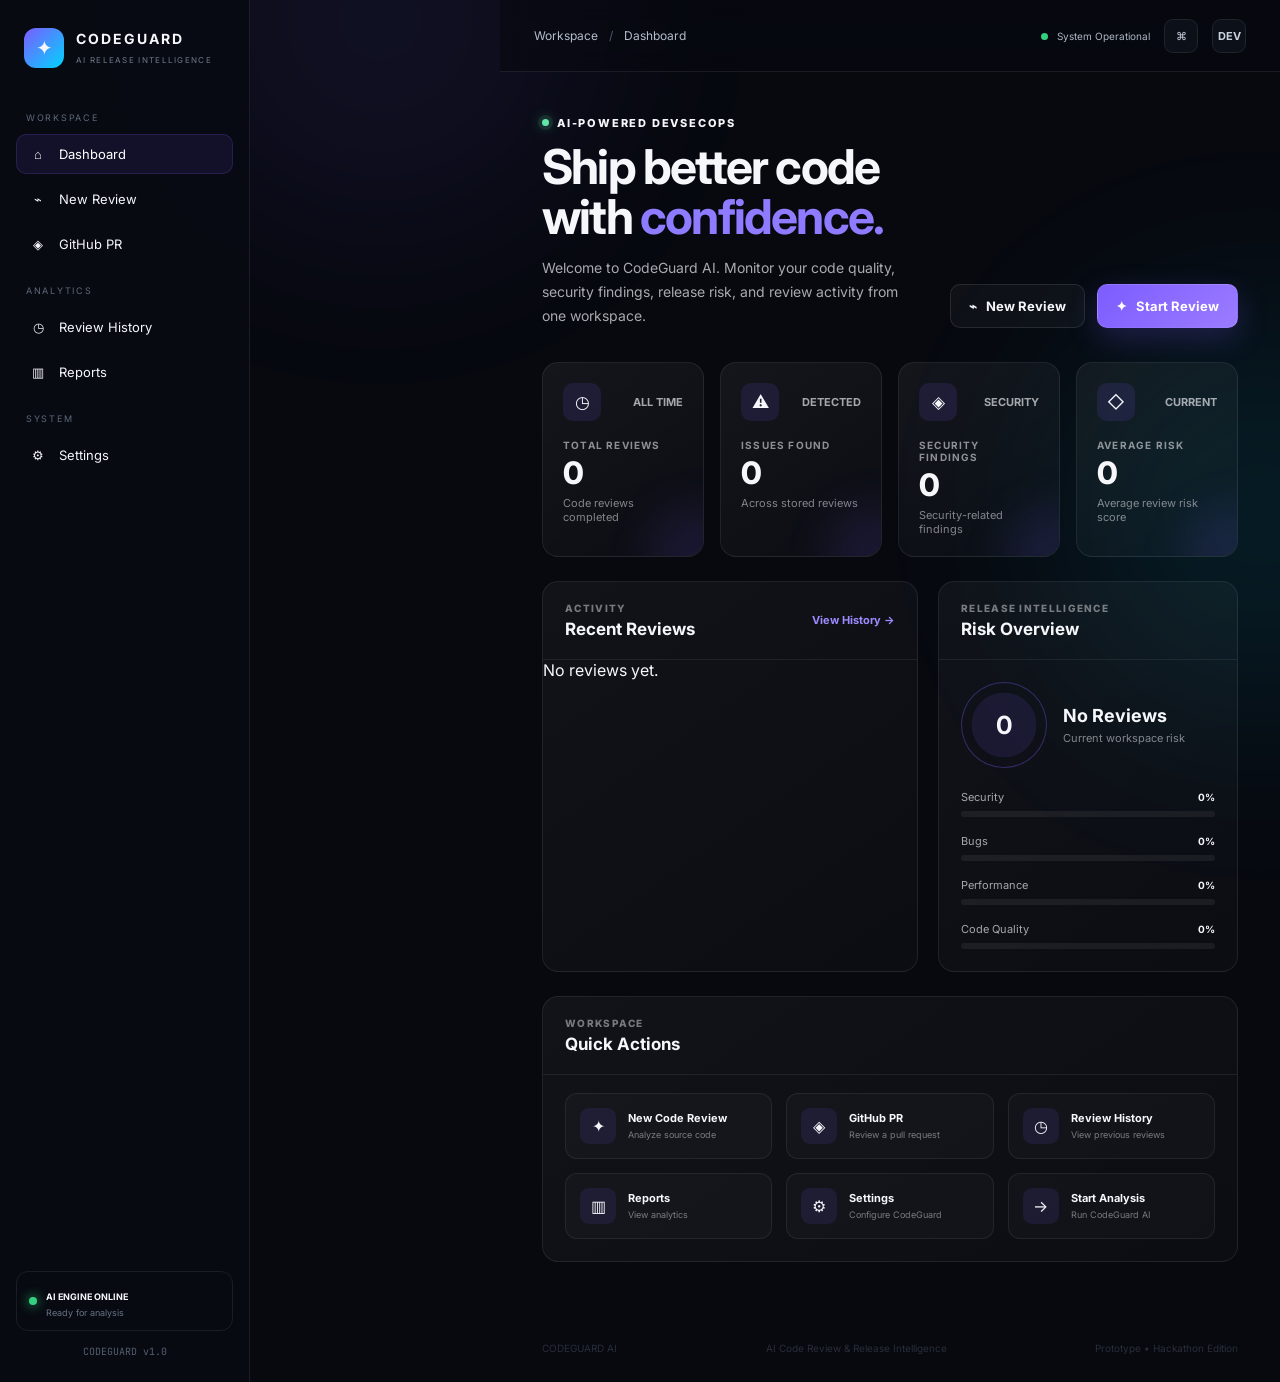
==== commit 36b21311: "Add files via upload" ====
--- a/index.html
+++ b/index.html
@@ -1,7 +1,11 @@
 <!DOCTYPE html>
+
 <html lang="en">
+
 <head>
+
     <meta charset="UTF-8">
+
     <meta name="viewport" content="width=device-width, initial-scale=1.0">
 
     <title>Dashboard | CodeGuard AI</title>
@@ -9,151 +13,223 @@
     <link rel="stylesheet" href="./style.css">
 
     <link rel="preconnect" href="https://fonts.googleapis.com">
+
     <link rel="preconnect" href="https://fonts.gstatic.com" crossorigin>
 
     <link
+
         href="https://fonts.googleapis.com/css2?family=Inter:wght@400;500;600;700;800&family=JetBrains+Mono:wght@400;500&display=swap"
+
         rel="stylesheet"
+
     >
 
     <style>
+
         /* =====================================================
+
            CODEGUARD AI — DASHBOARD LAYOUT
+
         ===================================================== */
 
         html,
+
         body {
+
             margin: 0;
+
             padding: 0;
+
             width: 100%;
+
             min-height: 100%;
+
         }
 
         body {
+
             overflow-x: hidden;
+
         }
 
         .app {
+
             display: flex;
+
             width: 100%;
+
             min-height: 100vh;
+
         }
 
         /* =====================================================
+
            SIDEBAR
+
         ===================================================== */
 
         .sidebar {
+
             position: relative !important;
+
             top: auto !important;
+
             left: auto !important;
 
             width: 250px !important;
+
             min-width: 250px !important;
 
             min-height: 100vh;
+
             height: auto !important;
 
             flex-shrink: 0;
 
             z-index: 10;
+
         }
 
         .navigation {
+
             width: 100%;
+
         }
 
         .nav-item {
+
             box-sizing: border-box;
+
         }
 
         a.nav-item {
+
             display: flex;
+
             align-items: center;
+
             gap: 12px;
 
             width: 100%;
 
             text-decoration: none;
+
             color: inherit;
+
         }
 
         /* =====================================================
+
            MAIN
+
         ===================================================== */
 
         .main {
+
             position: relative;
 
             flex: 1;
+
             min-width: 0;
+
             width: auto;
 
             overflow-x: hidden;
+
         }
 
         /* =====================================================
+
            TOP BAR
+
         ===================================================== */
 
         .topbar {
+
             position: relative !important;
+
             top: 0 !important;
+
             left: 0 !important;
 
             width: 100% !important;
+
             height: 72px !important;
 
             box-sizing: border-box;
 
             z-index: 20;
+
         }
 
         /* =====================================================
+
            DASHBOARD CONTENT
+
         ===================================================== */
 
         .dashboard-content {
+
             width: 100%;
+
             max-width: 1400px;
+
             margin: 0 auto;
 
             padding: 38px 42px 60px;
 
             box-sizing: border-box;
+
         }
 
         /* =====================================================
+
            DASHBOARD HERO
+
         ===================================================== */
 
         .dashboard-hero {
+
             display: flex;
+
             align-items: flex-end;
+
             justify-content: space-between;
+
             gap: 30px;
 
             margin-bottom: 34px;
+
         }
 
         .dashboard-hero-text {
+
             max-width: 760px;
+
         }
 
         .dashboard-eyebrow {
+
             display: inline-flex;
+
             align-items: center;
+
             gap: 8px;
 
             margin-bottom: 12px;
 
             font-size: 11px;
+
             font-weight: 800;
+
             letter-spacing: 1.8px;
+
         }
 
         .dashboard-eyebrow-dot {
+
             width: 7px;
+
             height: 7px;
 
             border-radius: 50%;
@@ -161,54 +237,77 @@
             background: #62e6a8;
 
             box-shadow:
+
                 0 0 0 4px rgba(98, 230, 168, 0.1),
+
                 0 0 14px rgba(98, 230, 168, 0.7);
+
         }
 
         .dashboard-hero h2 {
+
             margin: 0;
 
             font-size: clamp(30px, 4vw, 48px);
+
             line-height: 1.05;
+
             letter-spacing: -1.8px;
+
         }
 
         .dashboard-hero h2 span {
+
             color: #8d7cff;
+
         }
 
         .dashboard-hero p {
+
             max-width: 650px;
 
             margin: 14px 0 0;
 
             line-height: 1.7;
+
             font-size: 14px;
 
             opacity: 0.68;
+
         }
 
         .dashboard-actions {
+
             display: flex;
+
             gap: 12px;
 
             flex-shrink: 0;
+
         }
 
         .dashboard-primary-btn,
+
         .dashboard-secondary-btn {
+
             display: inline-flex;
+
             align-items: center;
+
             justify-content: center;
+
             gap: 9px;
 
             min-height: 44px;
+
             padding: 0 18px;
 
             border-radius: 10px;
 
             font-family: inherit;
+
             font-size: 13px;
+
             font-weight: 700;
 
             text-decoration: none;
@@ -216,55 +315,77 @@
             cursor: pointer;
 
             transition:
+
                 transform 0.2s ease,
+
                 border-color 0.2s ease,
+
                 background 0.2s ease;
+
         }
 
         .dashboard-primary-btn {
+
             color: #fff;
 
             background: linear-gradient(
+
                 135deg,
+
                 #7c5cff,
+
                 #9b7cff
+
             );
 
             border: 1px solid rgba(255,255,255,0.1);
 
             box-shadow:
+
                 0 10px 30px rgba(124, 92, 255, 0.22);
+
         }
 
         .dashboard-secondary-btn {
+
             color: inherit;
 
             background: rgba(255,255,255,0.035);
 
             border: 1px solid rgba(255,255,255,0.1);
+
         }
 
         .dashboard-primary-btn:hover,
+
         .dashboard-secondary-btn:hover {
+
             transform: translateY(-2px);
+
         }
 
         /* =====================================================
+
            STAT CARDS
+
         ===================================================== */
 
         .dashboard-stats {
+
             display: grid;
 
             grid-template-columns:
+
                 repeat(4, minmax(0, 1fr));
 
             gap: 16px;
 
             margin-bottom: 24px;
+
         }
 
         .dashboard-stat {
+
             position: relative;
 
             min-height: 150px;
@@ -276,26 +397,35 @@
             border-radius: 16px;
 
             background:
+
                 linear-gradient(
+
                     145deg,
+
                     rgba(255,255,255,0.055),
+
                     rgba(255,255,255,0.018)
+
                 );
 
             box-sizing: border-box;
 
             overflow: hidden;
+
         }
 
         .dashboard-stat::after {
+
             content: "";
 
             position: absolute;
 
             width: 100px;
+
             height: 100px;
 
             right: -45px;
+
             bottom: -50px;
 
             border-radius: 50%;
@@ -303,22 +433,31 @@
             background: rgba(124, 92, 255, 0.12);
 
             filter: blur(20px);
+
         }
 
         .stat-top {
+
             display: flex;
+
             align-items: center;
+
             justify-content: space-between;
 
             margin-bottom: 18px;
+
         }
 
         .stat-icon {
+
             display: flex;
+
             align-items: center;
+
             justify-content: center;
 
             width: 38px;
+
             height: 38px;
 
             border-radius: 10px;
@@ -326,37 +465,49 @@
             background: rgba(124, 92, 255, 0.12);
 
             font-size: 17px;
+
         }
 
         .stat-trend {
+
             font-size: 11px;
+
             font-weight: 700;
 
             opacity: 0.65;
+
         }
 
         .dashboard-stat-label {
+
             display: block;
 
             margin-bottom: 6px;
 
             font-size: 10px;
+
             font-weight: 700;
+
             letter-spacing: 1.2px;
 
             opacity: 0.55;
+
         }
 
         .dashboard-stat-value {
+
             display: block;
 
             font-size: 31px;
+
             line-height: 1;
 
             font-weight: 800;
+
         }
 
         .dashboard-stat-description {
+
             display: block;
 
             margin-top: 8px;
@@ -364,93 +515,133 @@
             font-size: 11px;
 
             opacity: 0.5;
+
         }
 
         /* =====================================================
+
            DASHBOARD GRID
+
         ===================================================== */
 
         .dashboard-grid {
+
             display: grid;
 
             grid-template-columns:
+
                 minmax(0, 1.55fr)
+
                 minmax(300px, 0.9fr);
 
             gap: 20px;
 
             margin-bottom: 24px;
+
         }
 
         .dashboard-panel {
+
             border: 1px solid rgba(255,255,255,0.08);
 
             border-radius: 16px;
 
             background:
+
                 linear-gradient(
+
                     145deg,
+
                     rgba(255,255,255,0.045),
+
                     rgba(255,255,255,0.018)
+
                 );
 
             overflow: hidden;
+
         }
 
         .dashboard-panel-header {
+
             display: flex;
+
             align-items: center;
+
             justify-content: space-between;
 
             padding: 20px 22px;
 
             border-bottom: 1px solid rgba(255,255,255,0.07);
+
         }
 
         .dashboard-panel-title {
+
             display: flex;
+
             flex-direction: column;
+
             gap: 5px;
+
         }
 
         .dashboard-panel-title span {
+
             font-size: 10px;
+
             font-weight: 800;
+
             letter-spacing: 1.3px;
 
             opacity: 0.45;
+
         }
 
         .dashboard-panel-title h3 {
+
             margin: 0;
 
             font-size: 17px;
+
         }
 
         .view-all {
+
             color: #9b8cff;
 
             font-size: 11px;
+
             font-weight: 700;
 
             text-decoration: none;
+
         }
 
         /* =====================================================
+
            RECENT REVIEWS
+
         ===================================================== */
 
         .review-list {
+
             width: 100%;
+
         }
 
         .review-row {
+
             display: grid;
 
             grid-template-columns:
+
                 minmax(150px, 1fr)
+
                 110px
+
                 90px
+
                 90px;
 
             align-items: center;
@@ -460,26 +651,37 @@
             padding: 16px 22px;
 
             border-bottom: 1px solid rgba(255,255,255,0.05);
+
         }
 
         .review-row:last-child {
+
             border-bottom: 0;
+
         }
 
         .review-name {
+
             display: flex;
+
             align-items: center;
+
             gap: 10px;
 
             min-width: 0;
+
         }
 
         .review-file-icon {
+
             display: flex;
+
             align-items: center;
+
             justify-content: center;
 
             width: 32px;
+
             height: 32px;
 
             flex-shrink: 0;
@@ -489,23 +691,31 @@
             background: rgba(124,92,255,0.1);
 
             font-size: 13px;
+
         }
 
         .review-name-text {
+
             min-width: 0;
+
         }
 
         .review-name-text strong {
+
             display: block;
 
             font-size: 12px;
 
             white-space: nowrap;
+
             overflow: hidden;
+
             text-overflow: ellipsis;
+
         }
 
         .review-name-text small {
+
             display: block;
 
             margin-top: 4px;
@@ -513,22 +723,31 @@
             font-size: 10px;
 
             opacity: 0.45;
+
         }
 
         .review-risk {
+
             font-size: 12px;
+
             font-weight: 800;
+
         }
 
         .review-issues {
+
             font-size: 11px;
 
             opacity: 0.55;
+
         }
 
         .review-status {
+
             display: inline-flex;
+
             align-items: center;
+
             justify-content: center;
 
             width: fit-content;
@@ -538,72 +757,107 @@
             border-radius: 999px;
 
             font-size: 9px;
+
             font-weight: 800;
+
             letter-spacing: 0.5px;
+
         }
 
         .status-safe {
+
             background: rgba(70, 210, 145, 0.1);
+
             color: #65e0a5;
+
         }
 
         .status-review {
+
             background: rgba(255, 180, 70, 0.1);
+
             color: #ffc46b;
+
         }
 
         .status-blocked {
+
             background: rgba(255, 80, 100, 0.1);
+
             color: #ff7182;
+
         }
 
         /* =====================================================
+
            RISK PANEL
+
         ===================================================== */
 
         .risk-summary {
+
             padding: 22px;
+
         }
 
         .risk-score-large {
+
             display: flex;
+
             align-items: center;
+
             gap: 16px;
 
             margin-bottom: 22px;
+
         }
 
         .risk-circle-small {
+
             display: flex;
+
             align-items: center;
+
             justify-content: center;
 
             width: 86px;
+
             height: 86px;
 
             border-radius: 50%;
 
             background:
+
                 radial-gradient(
+
                     circle,
+
                     rgba(124,92,255,0.12) 0 54%,
+
                     transparent 55%
+
                 );
 
             border: 1px solid rgba(124,92,255,0.35);
+
         }
 
         .risk-circle-small strong {
+
             font-size: 25px;
+
         }
 
         .risk-score-info strong {
+
             display: block;
 
             font-size: 18px;
+
         }
 
         .risk-score-info span {
+
             display: block;
 
             margin-top: 5px;
@@ -611,36 +865,51 @@
             font-size: 11px;
 
             opacity: 0.5;
+
         }
 
         .risk-meter {
+
             margin-bottom: 17px;
+
         }
 
         .risk-meter:last-child {
+
             margin-bottom: 0;
+
         }
 
         .risk-meter-label {
+
             display: flex;
+
             align-items: center;
+
             justify-content: space-between;
 
             margin-bottom: 7px;
 
             font-size: 11px;
+
         }
 
         .risk-meter-label span {
+
             opacity: 0.65;
+
         }
 
         .risk-meter-label strong {
+
             font-size: 10px;
+
         }
 
         .risk-meter-track {
+
             width: 100%;
+
             height: 6px;
 
             border-radius: 999px;
@@ -648,38 +917,53 @@
             background: rgba(255,255,255,0.06);
 
             overflow: hidden;
+
         }
 
         .risk-meter-fill {
+
             height: 100%;
 
             border-radius: inherit;
 
             background: linear-gradient(
+
                 90deg,
+
                 #7c5cff,
+
                 #a88dff
+
             );
+
         }
 
         /* =====================================================
+
            QUICK ACTIONS
+
         ===================================================== */
 
         .quick-actions {
+
             display: grid;
 
             grid-template-columns:
+
                 repeat(3, minmax(0, 1fr));
 
             gap: 14px;
 
             padding: 18px 22px 22px;
+
         }
 
         .quick-action {
+
             display: flex;
+
             align-items: center;
+
             gap: 12px;
 
             min-height: 66px;
@@ -687,6 +971,7 @@
             padding: 12px 14px;
 
             color: inherit;
+
             text-decoration: none;
 
             border: 1px solid rgba(255,255,255,0.07);
@@ -696,22 +981,31 @@
             background: rgba(255,255,255,0.025);
 
             transition:
+
                 transform 0.2s ease,
+
                 border-color 0.2s ease;
+
         }
 
         .quick-action:hover {
+
             transform: translateY(-2px);
 
             border-color: rgba(124,92,255,0.35);
+
         }
 
         .quick-action-icon {
+
             display: flex;
+
             align-items: center;
+
             justify-content: center;
 
             width: 36px;
+
             height: 36px;
 
             flex-shrink: 0;
@@ -719,15 +1013,19 @@
             border-radius: 9px;
 
             background: rgba(124,92,255,0.11);
+
         }
 
         .quick-action strong {
+
             display: block;
 
             font-size: 11px;
+
         }
 
         .quick-action small {
+
             display: block;
 
             margin-top: 4px;
@@ -735,15 +1033,21 @@
             font-size: 9px;
 
             opacity: 0.45;
+
         }
 
         /* =====================================================
+
            FOOTER
+
         ===================================================== */
 
         footer {
+
             display: flex;
+
             align-items: center;
+
             justify-content: space-between;
 
             gap: 15px;
@@ -753,105 +1057,157 @@
             font-size: 10px;
 
             opacity: 0.45;
+
         }
 
         /* =====================================================
+
            MOBILE
+
         ===================================================== */
 
         @media (max-width: 1100px) {
 
             .dashboard-stats {
+
                 grid-template-columns:
+
                     repeat(2, minmax(0, 1fr));
+
             }
 
             .dashboard-grid {
+
                 grid-template-columns: 1fr;
+
             }
 
             .quick-actions {
+
                 grid-template-columns:
+
                     repeat(2, minmax(0, 1fr));
+
             }
+
         }
 
         @media (max-width: 800px) {
 
             .app {
+
                 display: block;
+
             }
 
             .sidebar {
+
                 width: 100% !important;
+
                 min-width: 100% !important;
+
                 min-height: auto;
+
             }
 
             .dashboard-content {
+
                 padding: 28px 20px 45px;
+
             }
 
             .dashboard-hero {
+
                 flex-direction: column;
+
                 align-items: flex-start;
+
             }
 
             .dashboard-actions {
+
                 width: 100%;
+
             }
 
             .dashboard-primary-btn,
+
             .dashboard-secondary-btn {
+
                 flex: 1;
+
             }
 
             .review-row {
+
                 grid-template-columns:
+
                     1fr
+
                     auto;
+
             }
 
             .review-risk,
+
             .review-issues {
+
                 display: none;
+
             }
 
             footer {
+
                 padding-left: 20px;
+
                 padding-right: 20px;
 
                 flex-direction: column;
+
                 align-items: flex-start;
+
             }
+
         }
 
         @media (max-width: 560px) {
 
             .dashboard-stats {
+
                 grid-template-columns: 1fr;
+
             }
 
             .quick-actions {
+
                 grid-template-columns: 1fr;
+
             }
 
             .dashboard-actions {
+
                 flex-direction: column;
+
             }
 
             .top-actions .connection {
+
                 display: none;
+
             }
-        }
+
+        }
+
     </style>
+
 </head>
 
-
 <body>
 
 <!-- =====================================================
+
      BACKGROUND
+
 ===================================================== -->
 
 <div class="background-grid"></div>
@@ -860,153 +1216,186 @@
 
 <div class="glow glow-two"></div>
 
-
 <!-- =====================================================
+
      APP
+
 ===================================================== -->
 
 <div class="app">
 
-
     <!-- =================================================
+
          SIDEBAR
+
     ================================================== -->
 
     <aside class="sidebar">
 
-
         <!-- BRAND -->
 
         <div class="brand">
 
             <div class="brand-icon">
+
                 <span>✦</span>
+
             </div>
 
             <div>
 
                 <h1>
+
                     CODEGUARD
+
                 </h1>
 
                 <small>
+
                     AI RELEASE INTELLIGENCE
+
                 </small>
 
             </div>
 
         </div>
 
-
         <!-- NAVIGATION -->
 
         <nav class="navigation">
 
-
             <p class="nav-label">
+
                 WORKSPACE
+
             </p>
 
-
             <!-- DASHBOARD -->
 
             <a
+
                 href="./index.html"
+
                 class="nav-item active"
+
             >
 
                 <span>
+
                     ⌂
+
                 </span>
 
                 Dashboard
 
             </a>
 
-
             <!-- NEW REVIEW -->
 
             <a
+
                 href="./review.html"
+
                 class="nav-item"
+
             >
 
                 <span>
+
                     ⌁
+
                 </span>
 
                 New Review
 
             </a>
 
-
             <!-- GITHUB PR -->
 
             <a
+
                 href="./github-pr.html"
+
                 class="nav-item"
+
             >
 
                 <span>
+
                     ◈
+
                 </span>
 
                 GitHub PR
 
             </a>
 
-
             <p class="nav-label">
+
                 ANALYTICS
+
             </p>
 
-
             <!-- HISTORY -->
 
             <a
+
                 href="./history.html"
+
                 class="nav-item"
+
             >
 
                 <span>
+
                     ◷
+
                 </span>
 
                 Review History
 
             </a>
 
-
             <!-- REPORTS -->
 
             <a
+
                 href="./reports.html"
+
                 class="nav-item"
+
             >
 
                 <span>
+
                     ▥
+
                 </span>
 
                 Reports
 
             </a>
 
-
             <p class="nav-label">
+
                 SYSTEM
+
             </p>
 
-
             <!-- SETTINGS -->
 
             <a
+
                 href="./settings.html"
+
                 class="nav-item"
+
             >
 
                 <span>
+
                     ⚙
+
                 </span>
 
                 Settings
@@ -1015,12 +1404,10 @@
 
         </nav>
 
-
         <!-- SIDEBAR BOTTOM -->
 
         <div class="sidebar-bottom">
 
-
             <div class="ai-status">
 
                 <div class="online-dot"></div>
@@ -1028,62 +1415,69 @@
                 <div>
 
                     <strong>
+
                         AI ENGINE ONLINE
+
                     </strong>
 
                     <small>
+
                         Ready for analysis
+
                     </small>
 
                 </div>
 
             </div>
 
-
             <div class="version">
+
                 CODEGUARD v1.0
+
             </div>
 
         </div>
 
     </aside>
 
-
     <!-- =================================================
+
          MAIN
+
     ================================================== -->
 
     <main class="main">
 
-
         <!-- =================================================
+
              TOP BAR
+
         ================================================== -->
 
         <header class="topbar">
 
-
             <div class="mobile-brand">
+
                 ✦ CODEGUARD AI
+
             </div>
 
-
             <div class="breadcrumb">
 
                 Workspace
 
                 <span>
+
                     /
+
                 </span>
 
                 Dashboard
 
             </div>
 
-
             <div class="top-actions">
 
-
                 <div class="connection">
 
                     <span></span>
@@ -1092,42 +1486,48 @@
 
                 </div>
 
-
                 <button
+
                     type="button"
+
                     class="icon-button"
+
                     title="Command Center"
+
                 >
+
                     ⌘
+
                 </button>
 
-
                 <div class="avatar">
+
                     DEV
+
                 </div>
 
             </div>
 
         </header>
 
-
         <!-- =================================================
+
              DASHBOARD CONTENT
+
         ================================================== -->
 
         <div class="dashboard-content">
 
-
             <!-- =================================================
+
                  HERO
+
             ================================================== -->
 
             <section class="dashboard-hero">
 
-
                 <div class="dashboard-hero-text">
 
-
                     <div class="dashboard-eyebrow">
 
                         <span class="dashboard-eyebrow-dot"></span>
@@ -1136,53 +1536,62 @@
 
                     </div>
 
-
                     <h2>
 
                         Ship better code with
 
                         <span>
+
                             confidence.
+
                         </span>
 
                     </h2>
 
-
                     <p>
 
                         Welcome to CodeGuard AI. Monitor your code quality,
+
                         security findings, release risk, and review activity
+
                         from one workspace.
 
                     </p>
 
                 </div>
 
-
                 <div class="dashboard-actions">
 
-
                     <a
+
                         href="./review.html"
+
                         class="dashboard-secondary-btn"
+
                     >
 
                         <span>
+
                             ⌁
+
                         </span>
 
                         New Review
 
                     </a>
 
-
                     <a
+
                         href="./review.html"
+
                         class="dashboard-primary-btn"
+
                     >
 
                         <span>
+
                             ✦
+
                         </span>
 
                         Start Review
@@ -1193,14 +1602,14 @@
 
             </section>
 
-
             <!-- =================================================
+
                  STATISTICS
+
             ================================================== -->
 
             <section class="dashboard-stats">
 
-
                 <!-- TOTAL REVIEWS -->
 
                 <div class="dashboard-stat">
@@ -1208,36 +1617,45 @@
                     <div class="stat-top">
 
                         <div class="stat-icon">
+
                             ◷
+
                         </div>
 
                         <span class="stat-trend">
+
                             ALL TIME
+
                         </span>
 
                     </div>
 
-
                     <span class="dashboard-stat-label">
+
                         TOTAL REVIEWS
+
                     </span>
 
-
                     <strong
+
                         class="dashboard-stat-value"
+
                         id="dashboardTotalReviews"
+
                     >
+
                         0
+
                     </strong>
 
-
                     <span class="dashboard-stat-description">
+
                         Code reviews completed
+
                     </span>
 
                 </div>
 
-
                 <!-- ISSUES FOUND -->
 
                 <div class="dashboard-stat">
@@ -1245,36 +1663,45 @@
                     <div class="stat-top">
 
                         <div class="stat-icon">
+
                             ⚠
+
                         </div>
 
                         <span class="stat-trend">
+
                             DETECTED
+
                         </span>
 
                     </div>
 
-
                     <span class="dashboard-stat-label">
+
                         ISSUES FOUND
+
                     </span>
 
-
                     <strong
+
                         class="dashboard-stat-value"
+
                         id="dashboardTotalIssues"
+
                     >
+
                         0
+
                     </strong>
 
-
                     <span class="dashboard-stat-description">
+
                         Across stored reviews
+
                     </span>
 
                 </div>
 
-
                 <!-- SECURITY -->
 
                 <div class="dashboard-stat">
@@ -1282,36 +1709,45 @@
                     <div class="stat-top">
 
                         <div class="stat-icon">
+
                             ◈
+
                         </div>
 
                         <span class="stat-trend">
+
                             SECURITY
+
                         </span>
 
                     </div>
 
-
                     <span class="dashboard-stat-label">
+
                         SECURITY FINDINGS
+
                     </span>
 
-
                     <strong
+
                         class="dashboard-stat-value"
+
                         id="dashboardSecurityIssues"
+
                     >
+
                         0
+
                     </strong>
 
-
                     <span class="dashboard-stat-description">
+
                         Security-related findings
+
                     </span>
 
                 </div>
 
-
                 <!-- RISK -->
 
                 <div class="dashboard-stat">
@@ -1319,84 +1755,103 @@
                     <div class="stat-top">
 
                         <div class="stat-icon">
+
                             ◇
+
                         </div>
 
                         <span class="stat-trend">
+
                             CURRENT
+
                         </span>
 
                     </div>
 
-
                     <span class="dashboard-stat-label">
+
                         AVERAGE RISK
+
                     </span>
 
-
                     <strong
+
                         class="dashboard-stat-value"
+
                         id="dashboardAverageRisk"
+
                     >
+
                         0
+
                     </strong>
 
-
                     <span class="dashboard-stat-description">
+
                         Average review risk score
+
                     </span>
 
                 </div>
 
             </section>
 
-
             <!-- =================================================
+
                  MAIN DASHBOARD GRID
+
             ================================================== -->
 
             <section class="dashboard-grid">
 
-
                 <!-- =================================================
+
                      RECENT REVIEWS
+
                 ================================================== -->
 
                 <div class="dashboard-panel">
 
-
                     <div class="dashboard-panel-header">
 
-
                         <div class="dashboard-panel-title">
 
                             <span>
+
                                 ACTIVITY
+
                             </span>
 
                             <h3>
+
                                 Recent Reviews
+
                             </h3>
 
                         </div>
 
-
                         <a
+
                             href="./history.html"
+
                             class="view-all"
+
                         >
+
                             View History →
+
                         </a>
 
                     </div>
 
-
                     <div
+
                         class="review-list"
+
                         id="dashboardRecentReviews"
+
                     >
 
-
                         <!-- REVIEW 1 -->
 
                         <div class="review-row">
@@ -1404,108 +1859,125 @@
                             <div class="review-name">
 
                                 <div class="review-file-icon">
+
                                     JS
+
                                 </div>
 
                                 <div class="review-name-text">
 
                                     <strong>
+
                                         No reviews yet
+
                                     </strong>
 
                                     <small>
+
                                         Start your first code review
+
                                     </small>
 
                                 </div>
 
                             </div>
 
-
                             <div class="review-risk">
+
                                 —
+
                             </div>
 
-
                             <div class="review-issues">
+
                                 —
+
                             </div>
 
-
                             <div>
+
                                 <span class="review-status status-safe">
+
                                     READY
+
                                 </span>
+
                             </div>
 
                         </div>
 
-
                     </div>
 
                 </div>
 
-
                 <!-- =================================================
+
                      RISK OVERVIEW
+
                 ================================================== -->
 
                 <div class="dashboard-panel">
 
-
                     <div class="dashboard-panel-header">
 
-
                         <div class="dashboard-panel-title">
 
                             <span>
+
                                 RELEASE INTELLIGENCE
+
                             </span>
 
                             <h3>
+
                                 Risk Overview
+
                             </h3>
 
                         </div>
 
-
                     </div>
 
-
                     <div class="risk-summary">
 
-
                         <div class="risk-score-large">
 
-
                             <div class="risk-circle-small">
 
                                 <strong
+
                                     id="dashboardRiskScore"
+
                                 >
+
                                     0
+
                                 </strong>
 
                             </div>
 
-
                             <div class="risk-score-info">
 
                                 <strong
+
                                     id="dashboardRiskLabel"
+
                                 >
+
                                     No Reviews
+
                                 </strong>
 
                                 <span>
+
                                     Current workspace risk
+
                                 </span>
 
                             </div>
 
                         </div>
 
-
                         <!-- SECURITY -->
 
                         <div class="risk-meter">
@@ -1513,31 +1985,39 @@
                             <div class="risk-meter-label">
 
                                 <span>
+
                                     Security
+
                                 </span>
 
                                 <strong
+
                                     id="dashboardSecurityRisk"
+
                                 >
+
                                     0%
+
                                 </strong>
 
                             </div>
 
-
                             <div class="risk-meter-track">
 
                                 <div
+
                                     class="risk-meter-fill"
+
                                     id="dashboardSecurityBar"
+
                                     style="width: 0%;"
+
                                 ></div>
 
                             </div>
 
                         </div>
 
-
                         <!-- BUGS -->
 
                         <div class="risk-meter">
@@ -1545,31 +2025,39 @@
                             <div class="risk-meter-label">
 
                                 <span>
+
                                     Bugs
+
                                 </span>
 
                                 <strong
+
                                     id="dashboardBugRisk"
+
                                 >
+
                                     0%
+
                                 </strong>
 
                             </div>
 
-
                             <div class="risk-meter-track">
 
                                 <div
+
                                     class="risk-meter-fill"
+
                                     id="dashboardBugBar"
+
                                     style="width: 0%;"
+
                                 ></div>
 
                             </div>
 
                         </div>
 
-
                         <!-- PERFORMANCE -->
 
                         <div class="risk-meter">
@@ -1577,31 +2065,39 @@
                             <div class="risk-meter-label">
 
                                 <span>
+
                                     Performance
+
                                 </span>
 
                                 <strong
+
                                     id="dashboardPerformanceRisk"
+
                                 >
+
                                     0%
+
                                 </strong>
 
                             </div>
 
-
                             <div class="risk-meter-track">
 
                                 <div
+
                                     class="risk-meter-fill"
+
                                     id="dashboardPerformanceBar"
+
                                     style="width: 0%;"
+
                                 ></div>
 
                             </div>
 
                         </div>
 
-
                         <!-- QUALITY -->
 
                         <div class="risk-meter">
@@ -1609,24 +2105,33 @@
                             <div class="risk-meter-label">
 
                                 <span>
+
                                     Code Quality
+
                                 </span>
 
                                 <strong
+
                                     id="dashboardQualityRisk"
+
                                 >
+
                                     0%
+
                                 </strong>
 
                             </div>
 
-
                             <div class="risk-meter-track">
 
                                 <div
+
                                     class="risk-meter-fill"
+
                                     id="dashboardQualityBar"
+
                                     style="width: 0%;"
+
                                 ></div>
 
                             </div>
@@ -1639,184 +2144,234 @@
 
             </section>
 
-
             <!-- =================================================
+
                  QUICK ACTIONS
+
             ================================================== -->
 
             <section class="dashboard-panel">
 
-
                 <div class="dashboard-panel-header">
 
-
                     <div class="dashboard-panel-title">
 
                         <span>
+
                             WORKSPACE
+
                         </span>
 
                         <h3>
+
                             Quick Actions
+
                         </h3>
 
                     </div>
 
                 </div>
 
-
                 <div class="quick-actions">
 
-
                     <!-- NEW REVIEW -->
 
                     <a
+
                         href="./review.html"
+
                         class="quick-action"
+
                     >
 
                         <div class="quick-action-icon">
+
                             ✦
+
                         </div>
 
                         <div>
 
                             <strong>
+
                                 New Code Review
+
                             </strong>
 
                             <small>
+
                                 Analyze source code
+
                             </small>
 
                         </div>
 
                     </a>
 
-
                     <!-- GITHUB PR -->
 
                     <a
+
                         href="./github-pr.html"
+
                         class="quick-action"
+
                     >
 
                         <div class="quick-action-icon">
+
                             ◈
+
                         </div>
 
                         <div>
 
                             <strong>
+
                                 GitHub PR
+
                             </strong>
 
                             <small>
+
                                 Review a pull request
+
                             </small>
 
                         </div>
 
                     </a>
 
-
                     <!-- HISTORY -->
 
                     <a
+
                         href="./history.html"
+
                         class="quick-action"
+
                     >
 
                         <div class="quick-action-icon">
+
                             ◷
+
                         </div>
 
                         <div>
 
                             <strong>
+
                                 Review History
+
                             </strong>
 
                             <small>
+
                                 View previous reviews
+
                             </small>
 
                         </div>
 
                     </a>
 
-
                     <!-- REPORTS -->
 
                     <a
+
                         href="./reports.html"
+
                         class="quick-action"
+
                     >
 
                         <div class="quick-action-icon">
+
                             ▥
+
                         </div>
 
                         <div>
 
                             <strong>
+
                                 Reports
+
                             </strong>
 
                             <small>
+
                                 View analytics
+
                             </small>
 
                         </div>
 
                     </a>
 
-
                     <!-- SETTINGS -->
 
                     <a
+
                         href="./settings.html"
+
                         class="quick-action"
+
                     >
 
                         <div class="quick-action-icon">
+
                             ⚙
+
                         </div>
 
                         <div>
 
                             <strong>
+
                                 Settings
+
                             </strong>
 
                             <small>
+
                                 Configure CodeGuard
+
                             </small>
 
                         </div>
 
                     </a>
 
-
                     <!-- START REVIEW -->
 
                     <a
+
                         href="./review.html"
+
                         class="quick-action"
+
                     >
 
                         <div class="quick-action-icon">
+
                             →
+
                         </div>
 
                         <div>
 
                             <strong>
+
                                 Start Analysis
+
                             </strong>
 
                             <small>
+
                                 Run CodeGuard AI
+
                             </small>
 
                         </div>
@@ -1827,45 +2382,52 @@
 
             </section>
 
-
         </div>
 
-
         <!-- =================================================
+
              FOOTER
+
         ================================================== -->
 
         <footer>
 
             <div>
+
                 CODEGUARD AI
+
             </div>
 
             <span>
+
                 AI Code Review & Release Intelligence
+
             </span>
 
             <span>
+
                 Prototype • Hackathon Edition
+
             </span>
 
         </footer>
 
-
     </main>
 
 </div>
 
-
 <!-- =====================================================
+
      JAVASCRIPT
+
 ===================================================== -->
 
 <script src="./script.js"></script>
 
-
 <!-- =====================================================
+
      DASHBOARD DATA
+
 ===================================================== -->
 
 <script>
@@ -1873,9 +2435,13 @@
 document.addEventListener("DOMContentLoaded", function () {
 
     /*
+
      * Dashboard uses the reviews saved by script.js.
+
      * If there are no reviews yet, the dashboard remains
+
      * in its empty/initial state.
+
      */
 
     try {
@@ -1883,441 +2449,601 @@
         const storageKey = "codeguard_reviews";
 
         const stored =
+
             JSON.parse(
+
                 localStorage.getItem(storageKey) || "[]"
+
             );
 
         const reviews =
+
             Array.isArray(stored)
+
                 ? stored
+
                 : [];
 
-
         /* =========================================
+
            BASIC STATISTICS
+
         ========================================= */
 
         let totalIssues = 0;
+
         let securityIssues = 0;
+
         let totalRisk = 0;
 
         let securityTotal = 0;
+
         let bugTotal = 0;
+
         let performanceTotal = 0;
+
         let qualityTotal = 0;
 
-
         reviews.forEach(function (review) {
 
             const issues =
+
                 Number(
+
                     review.issueCount ||
+
                     review.issues ||
+
                     0
+
                 );
 
             const risk =
+
                 Number(
+
                     review.riskScore ||
+
                     review.risk ||
+
                     0
+
                 );
 
-
             totalIssues += issues;
 
             totalRisk += risk;
 
-
             securityIssues +=
+
                 Number(
+
                     review.securityCount ||
+
                     review.security ||
+
                     0
+
                 );
 
-
             securityTotal +=
+
                 Number(
+
                     review.securityCount ||
+
                     review.security ||
+
                     0
+
                 );
 
-
             bugTotal +=
+
                 Number(
+
                     review.bugCount ||
+
                     review.bugs ||
+
                     0
+
                 );
 
-
             performanceTotal +=
+
                 Number(
+
                     review.performanceCount ||
+
                     review.performance ||
+
                     0
+
                 );
 
-
             qualityTotal +=
+
                 Number(
+
                     review.smellCount ||
+
                     review.quality ||
+
                     review.codeQuality ||
+
                     0
+
                 );
 
         });
 
-
         const averageRisk =
+
             reviews.length > 0
+
                 ? Math.round(totalRisk / reviews.length)
+
                 : 0;
 
-
         /* =========================================
+
            UPDATE STAT CARDS
+
         ========================================= */
 
         const totalReviewsEl =
+
             document.getElementById(
+
                 "dashboardTotalReviews"
+
             );
 
         const totalIssuesEl =
+
             document.getElementById(
+
                 "dashboardTotalIssues"
+
             );
 
         const securityIssuesEl =
+
             document.getElementById(
+
                 "dashboardSecurityIssues"
+
             );
 
         const averageRiskEl =
+
             document.getElementById(
+
                 "dashboardAverageRisk"
+
             );
 
-
         if (totalReviewsEl) {
+
             totalReviewsEl.textContent =
+
                 reviews.length;
-        }
-
+
+        }
 
         if (totalIssuesEl) {
+
             totalIssuesEl.textContent =
+
                 totalIssues;
-        }
-
+
+        }
 
         if (securityIssuesEl) {
+
             securityIssuesEl.textContent =
+
                 securityIssues;
-        }
-
+
+        }
 
         if (averageRiskEl) {
+
             averageRiskEl.textContent =
+
                 averageRisk;
-        }
-
+
+        }
 
         /* =========================================
+
            RISK OVERVIEW
+
         ========================================= */
 
         const dashboardRiskScore =
+
             document.getElementById(
+
                 "dashboardRiskScore"
+
             );
 
         const dashboardRiskLabel =
+
             document.getElementById(
+
                 "dashboardRiskLabel"
+
             );
 
-
         if (dashboardRiskScore) {
+
             dashboardRiskScore.textContent =
+
                 averageRisk;
-        }
-
+
+        }
 
         if (dashboardRiskLabel) {
 
             if (reviews.length === 0) {
 
                 dashboardRiskLabel.textContent =
+
                     "No Reviews";
 
             } else if (averageRisk >= 70) {
 
                 dashboardRiskLabel.textContent =
+
                     "High Risk";
 
             } else if (averageRisk >= 40) {
 
                 dashboardRiskLabel.textContent =
+
                     "Medium Risk";
 
             } else if (averageRisk > 0) {
 
                 dashboardRiskLabel.textContent =
+
                     "Low Risk";
 
             } else {
 
                 dashboardRiskLabel.textContent =
+
                     "Safe";
 
             }
 
         }
 
-
         /* =========================================
+
            CATEGORY RISK
+
         ========================================= */
 
         const totalCategoryIssues =
+
             securityTotal +
+
             bugTotal +
+
             performanceTotal +
+
             qualityTotal;
 
-
         const securityPercent =
+
             totalCategoryIssues > 0
+
                 ? Math.round(
+
                     securityTotal /
+
                     totalCategoryIssues *
+
                     100
+
                 )
+
                 : 0;
 
-
         const bugPercent =
+
             totalCategoryIssues > 0
+
                 ? Math.round(
+
                     bugTotal /
+
                     totalCategoryIssues *
+
                     100
+
                 )
+
                 : 0;
 
-
         const performancePercent =
+
             totalCategoryIssues > 0
+
                 ? Math.round(
+
                     performanceTotal /
+
                     totalCategoryIssues *
+
                     100
+
                 )
+
                 : 0;
 
-
         const qualityPercent =
+
             totalCategoryIssues > 0
+
                 ? Math.round(
+
                     qualityTotal /
+
                     totalCategoryIssues *
+
                     100
+
                 )
+
                 : 0;
 
-
         const values = [
 
             [
+
                 "dashboardSecurityRisk",
+
                 "dashboardSecurityBar",
+
                 securityPercent
+
             ],
 
             [
+
                 "dashboardBugRisk",
+
                 "dashboardBugBar",
+
                 bugPercent
+
             ],
 
             [
+
                 "dashboardPerformanceRisk",
+
                 "dashboardPerformanceBar",
+
                 performancePercent
+
             ],
 
             [
+
                 "dashboardQualityRisk",
+
                 "dashboardQualityBar",
+
                 qualityPercent
+
             ]
 
         ];
 
-
         values.forEach(function (item) {
 
             const label =
+
                 document.getElementById(item[0]);
 
             const bar =
+
                 document.getElementById(item[1]);
 
-
             if (label) {
+
                 label.textContent =
+
                     item[2] + "%";
+
             }
 
-
             if (bar) {
+
                 bar.style.width =
+
                     item[2] + "%";
+
             }
 
         });
 
-
         /* =========================================
+
            RECENT REVIEWS
+
         ========================================= */
 
         const recentContainer =
+
             document.getElementById(
+
                 "dashboardRecentReviews"
+
             );
 
-
         if (
+
             recentContainer &&
+
             reviews.length > 0
+
         ) {
 
             const recent =
+
                 reviews
+
                     .slice()
+
                     .reverse()
+
                     .slice(0, 5);
 
-
             recentContainer.innerHTML = "";
 
-
             recent.forEach(function (review) {
 
                 const risk =
+
                     Number(
+
                         review.riskScore ||
+
                         review.risk ||
+
                         0
+
                     );
 
-
                 const issues =
+
                     Number(
+
                         review.issueCount ||
+
                         review.issues ||
+
                         0
+
                     );
 
-
                 let status =
+
                     "SAFE";
 
                 let statusClass =
+
                     "status-safe";
 
-
                 if (risk >= 70) {
 
                     status =
+
                         "BLOCKED";
 
                     statusClass =
+
                         "status-blocked";
 
                 } else if (risk >= 40) {
 
                     status =
+
                         "REVIEW";
 
                     statusClass =
+
                         "status-review";
 
                 }
 
-
                 const fileName =
+
                     review.fileName ||
+
                     review.file ||
+
                     "Code Review";
 
-
                 const date =
+
                     review.date ||
+
                     review.createdAt ||
+
                     "Recent";
 
-
                 const row =
+
                     document.createElement("div");
 
-
                 row.className =
+
                     "review-row";
 
-
                 row.innerHTML = `
 
                     <div class="review-name">
 
                         <div class="review-file-icon">
+
                             JS
+
                         </div>
 
                         <div class="review-name-text">
 
                             <strong>
+
                                 ${escapeDashboardText(fileName)}
+
                             </strong>
 
                             <small>
+
                                 ${escapeDashboardText(String(date))}
+
                             </small>
 
                         </div>
 
                     </div>
 
-
                     <div class="review-risk">
+
                         ${risk}/100
+
                     </div>
 
-
                     <div class="review-issues">
+
                         ${issues} issues
+
                     </div>
 
-
                     <div>
 
                         <span
+
                             class="review-status ${statusClass}"
+
                         >
+
                             ${status}
+
                         </span>
 
                     </div>
 
                 `;
 
-
                 recentContainer.appendChild(row);
 
             });
@@ -2327,31 +3053,43 @@
     } catch (error) {
 
         console.warn(
+
             "CodeGuard dashboard could not load stored review data.",
+
             error
+
         );
 
     }
 
 });
 
-
 /* =========================================
+
    SAFE TEXT HELPER
+
 ========================================= */
 
 function escapeDashboardText(value) {
 
     return String(value)
+
         .replace(/&/g, "&amp;")
+
         .replace(/</g, "&lt;")
+
         .replace(/>/g, "&gt;")
+
         .replace(/"/g, "&quot;")
-        .replace(/'/g, "&#039;");
+
+        .replace(/`/g, "&#96;")
+
+        .replace(/'/g, "&#39;");
 
 }
 
 </script>
 
 </body>
+
 </html>
--- a/style.css
+++ b/style.css
@@ -1,1916 +1,1997 @@
-:root {
-
-    --bg: #070b14;
-    --bg-secondary: #0b1120;
-    --panel: rgba(14, 22, 38, 0.82);
-    --panel-solid: #0e1626;
-
-    --border: rgba(148, 163, 184, 0.13);
-
-    --text: #f8fafc;
-    --muted: #8793a8;
-
-    --blue: #5b8cff;
-    --cyan: #36d9ff;
-    --purple: #9b6cff;
-
-    --red: #ff4d67;
-    --orange: #ff9f43;
-    --yellow: #ffd166;
-    --green: #36e0a1;
-
-    --radius: 16px;
-
-}
-
-
-* {
-
-    margin: 0;
-    padding: 0;
-    box-sizing: border-box;
-
-}
-
-
-html {
-
-    scroll-behavior: smooth;
-
-}
-
-
-body {
-
-    background: var(--bg);
-
-    color: var(--text);
-
-    font-family: "Inter", sans-serif;
-
-    min-height: 100vh;
-
-    overflow-x: hidden;
-
-}
-
-
-button,
-select,
-textarea {
-
-    font-family: inherit;
-
-}
-
-
-button {
-
-    cursor: pointer;
-
-}
-
-
-/* =========================================
-   BACKGROUND
-========================================= */
-
-.background-grid {
-
-    position: fixed;
-
-    inset: 0;
-
-    pointer-events: none;
-
-    opacity: .28;
-
-    background-image:
-        linear-gradient(
-            rgba(255,255,255,.025) 1px,
-            transparent 1px
-        ),
-        linear-gradient(
-            90deg,
-            rgba(255,255,255,.025) 1px,
-            transparent 1px
-        );
-
-    background-size: 50px 50px;
-
-    mask-image: linear-gradient(
-        to bottom,
-        black,
-        transparent 85%
-    );
-
-}
-
-
-.glow {
-
-    position: fixed;
-
-    width: 500px;
-
-    height: 500px;
-
-    border-radius: 50%;
-
-    filter: blur(130px);
-
-    pointer-events: none;
-
-    opacity: .09;
-
-}
-
-
-.glow-one {
-
-    background: var(--blue);
-
-    top: -250px;
-
-    right: 10%;
-
-}
-
-
-.glow-two {
-
-    background: var(--purple);
-
-    bottom: -300px;
-
-    left: 15%;
-
-}
-
-
-/* =========================================
-   APP
-========================================= */
-
-.app {
-
-    display: flex;
-
-    min-height: 100vh;
-
-}
-
-
-/* =========================================
-   SIDEBAR
-========================================= */
-
-.sidebar {
-    position: relative;
-    top: auto;
-    left: auto;
-    width: 250px;
-    min-width: 250px;
-    height: auto;
-    flex-shrink: 0;
-    background: var(--sidebar);
-    border-right: 1px solid var(--border);
-    padding: 28px 16px;
-    display: flex;
-    flex-direction: column;
-}
-
-
-.brand {
-
-    display: flex;
-
-    align-items: center;
-
-    gap: 12px;
-
-    padding: 5px 10px 30px;
-
-}
-
-
-.brand-icon {
-
-    width: 38px;
-
-    height: 38px;
-
-    border-radius: 11px;
-
-    display: grid;
-
-    place-items: center;
-
-    background:
-        linear-gradient(
-            135deg,
-            var(--blue),
-            var(--purple)
-        );
-
-    box-shadow:
-        0 0 25px rgba(91,140,255,.25);
-
-}
-
-
-.brand-icon span {
-
-    font-size: 21px;
-
-}
-
-
-.brand h1 {
-
-    font-size: 15px;
-
-    letter-spacing: 1.2px;
-
-}
-
-
-.brand small {
-
-    color: var(--muted);
-
-    font-size: 7px;
-
-    letter-spacing: 1px;
-
-}
-
-
-.navigation {
-
-    display: flex;
-
-    flex-direction: column;
-
-    gap: 5px;
-
-}
-
-
-.nav-label {
-
-    font-size: 9px;
-
-    color: #536077;
-
-    letter-spacing: 1.5px;
-
-    margin: 17px 12px 7px;
-
-}
-
-
-.nav-item {
-
-    width: 100%;
-
-    padding: 11px 13px;
-
-    border: 1px solid transparent;
-
-    border-radius: 9px;
-
-    background: transparent;
-
-    color: #8995aa;
-
-    text-align: left;
-
-    display: flex;
-
-    align-items: center;
-
-    gap: 12px;
-
-    font-size: 12px;
-
-    transition: .2s;
-
-}
-
-
-.nav-item span {
-
-    width: 17px;
-
-    text-align: center;
-
-    font-size: 16px;
-
-}
-
-
-.nav-item:hover {
-
-    background: rgba(255,255,255,.04);
-
-    color: white;
-
-}
-
-
-.nav-item.active {
-
-    background:
-        linear-gradient(
-            90deg,
-            rgba(91,140,255,.16),
-            rgba(91,140,255,.04)
-        );
-
-    color: #dbe7ff;
-
-    border-color: rgba(91,140,255,.16);
-
-}
-
-
-.sidebar-bottom {
-
-    margin-top: auto;
-
-}
-
-
-.ai-status {
-
-    padding: 12px;
-
-    background: rgba(54,224,161,.045);
-
-    border: 1px solid rgba(54,224,161,.1);
-
-    border-radius: 10px;
-
-    display: flex;
-
-    gap: 9px;
-
-    align-items: center;
-
-}
-
-
-.online-dot {
-
-    width: 7px;
-
-    height: 7px;
-
-    background: var(--green);
-
-    border-radius: 50%;
-
-    box-shadow: 0 0 10px var(--green);
-
-}
-
-
-.ai-status strong {
-
-    display: block;
-
-    font-size: 8px;
-
-    letter-spacing: .7px;
-
-}
-
-
-.ai-status small {
-
-    display: block;
-
-    color: #66758c;
-
-    font-size: 9px;
-
-    margin-top: 3px;
-
-}
-
-
-.version {
-
-    color: #39465c;
-
-    font-size: 8px;
-
-    margin-top: 14px;
-
-    text-align: center;
-
-    letter-spacing: 1px;
-
-}
-
-
-/* =========================================
-   MAIN
-========================================= */
-
-.main-content {
-    flex: 1;
-    min-width: 0;
-    width: calc(100% - 250px);
-    padding: 36px 42px 60px;
-    max-width: none;
-    overflow-x: hidden;
-}
-.topbar {
-    position: relative;
-    top: auto;
-    left: auto;
-    width: 100%;
-    height: 72px;
-}
-
-
-.breadcrumb {
-
-    color: #657289;
-
-    font-size: 11px;
-
-}
-
-
-.breadcrumb span {
-
-    margin: 0 8px;
-
-    color: #354157;
-
-}
-
-
-.top-actions {
-
-    display: flex;
-
-    align-items: center;
-
-    gap: 15px;
-
-}
-
-
-.connection {
-
-    font-size: 10px;
-
-    color: #7e8ca2;
-
-    display: flex;
-
-    align-items: center;
-
-    gap: 6px;
-
-}
-
-
-.connection span {
-
-    width: 6px;
-
-    height: 6px;
-
-    background: var(--green);
-
-    border-radius: 50%;
-
-    box-shadow: 0 0 8px var(--green);
-
-}
-
-
-.icon-button {
-
-    background: transparent;
-
-    color: #718098;
-
-    border: 1px solid var(--border);
-
-    width: 30px;
-
-    height: 30px;
-
-    border-radius: 7px;
-
-}
-
-
-.avatar {
-
-    width: 31px;
-
-    height: 31px;
-
-    display: grid;
-
-    place-items: center;
-
-    background: #18243b;
-
-    border: 1px solid var(--border);
-
-    border-radius: 8px;
-
-    font-size: 8px;
-
-    color: #91a6cf;
-
-}
-
-
-.mobile-brand {
-
-    display: none;
-
-}
-
-
-/* =========================================
-   HERO
-========================================= */
-
-.hero {
-
-    padding: 65px 0 40px;
-
-    display: flex;
-
-    align-items: flex-end;
-
-    justify-content: space-between;
-
-    gap: 30px;
-
-}
-
-
-.eyebrow {
-
-    display: inline-flex;
-
-    align-items: center;
-
-    gap: 8px;
-
-    font-size: 9px;
-
-    letter-spacing: 1.7px;
-
-    color: #75849c;
-
-    margin-bottom: 14px;
-
-}
-
-
-.pulse {
-
-    width: 6px;
-
-    height: 6px;
-
-    background: var(--cyan);
-
-    border-radius: 50%;
-
-    box-shadow: 0 0 12px var(--cyan);
-
-}
-
-
-.hero h2 {
-
-    font-size: clamp(34px, 5vw, 60px);
-
-    line-height: 1.03;
-
-    letter-spacing: -2.5px;
-
-    max-width: 700px;
-
-}
-
-
-.hero h2 span {
-
-    background:
-        linear-gradient(
-            90deg,
-            var(--blue),
-            var(--cyan),
-            var(--purple)
-        );
-
-    -webkit-background-clip: text;
-
-    color: transparent;
-
-}
-
-
-.hero p {
-
-    color: var(--muted);
-
-    font-size: 13px;
-
-    line-height: 1.7;
-
-    max-width: 570px;
-
-    margin-top: 18px;
-
-}
-
-
-.hero-actions {
-
-    display: flex;
-
-    gap: 9px;
-
-    flex-shrink: 0;
-
-}
-
-
-.primary-button,
-.ghost-button {
-
-    border-radius: 9px;
-
-    padding: 12px 17px;
-
-    font-size: 11px;
-
-    font-weight: 600;
-
-    display: flex;
-
-    align-items: center;
-
-    gap: 8px;
-
-}
-
-
-.primary-button {
-
-    border: 1px solid rgba(91,140,255,.4);
-
-    background:
-        linear-gradient(
-            135deg,
-            #477df2,
-            #7354db
-        );
-
-    color: white;
-
-    box-shadow:
-        0 10px 30px rgba(72,107,240,.15);
-
-}
-
-
-.primary-button:hover {
-
-    transform: translateY(-1px);
-
-    box-shadow:
-        0 12px 35px rgba(72,107,240,.28);
-
-}
-
-
-.ghost-button {
-
-    color: #a5b0c2;
-
-    background: rgba(255,255,255,.025);
-
-    border: 1px solid var(--border);
-
-}
-
-
-/* =========================================
-   REVIEW CARD
-========================================= */
-
-.review-card {
-
-    background:
-        linear-gradient(
-            145deg,
-            rgba(15,25,43,.9),
-            rgba(9,15,27,.9)
-        );
-
-    border: 1px solid var(--border);
-
-    border-radius: var(--radius);
-
-    padding: 24px;
-
-    box-shadow:
-        0 25px 70px rgba(0,0,0,.2);
-
-}
-
-
-.card-top {
-
-    display: flex;
-
-    justify-content: space-between;
-
-    align-items: center;
-
-}
-
-
-.card-title {
-
-    display: flex;
-
-    align-items: center;
-
-    gap: 12px;
-
-}
-
-
-.title-icon {
-
-    width: 34px;
-
-    height: 34px;
-
-    display: grid;
-
-    place-items: center;
-
-    background: rgba(91,140,255,.1);
-
-    color: var(--blue);
-
-    border: 1px solid rgba(91,140,255,.16);
-
-    border-radius: 9px;
-
-}
-
-
-.card-title h3 {
-
-    font-size: 15px;
-
-}
-
-
-.card-title p {
-
-    color: #68768d;
-
-    font-size: 10px;
-
-    margin-top: 4px;
-
-}
-
-
-.language-selector {
-
-    display: flex;
-
-    align-items: center;
-
-    gap: 8px;
-
-}
-
-
-.language-selector span {
-
-    color: #59677e;
-
-    font-size: 8px;
-
-    letter-spacing: 1px;
-
-}
-
-
-.language-selector select {
-
-    background: #111b2d;
-
-    color: #bac5d6;
-
-    border: 1px solid var(--border);
-
-    border-radius: 7px;
-
-    padding: 8px 11px;
-
-    outline: none;
-
-    font-size: 10px;
-
-}
-
-
-/* SOURCE TABS */
-
-.source-tabs {
-
-    display: flex;
-
-    gap: 2px;
-
-    margin-top: 23px;
-
-    border-bottom: 1px solid var(--border);
-
-}
-
-
-.source-tab {
-
-    padding: 9px 15px;
-
-    background: transparent;
-
-    border: none;
-
-    color: #647289;
-
-    font-size: 10px;
-
-    border-bottom: 2px solid transparent;
-
-}
-
-
-.source-tab.active {
-
-    color: #cbd7ea;
-
-    border-bottom-color: var(--blue);
-
-}
-
-
-/* =========================================
-   EDITOR
-========================================= */
-
-.editor-wrapper {
-
-    margin-top: 16px;
-
-    border: 1px solid rgba(148,163,184,.11);
-
-    border-radius: 10px;
-
-    overflow: hidden;
-
-    background: #080d17;
-
-}
-
-
-.editor-header {
-
-    height: 35px;
-
-    background: #0d1524;
-
-    border-bottom: 1px solid rgba(148,163,184,.08);
-
-    display: flex;
-
-    justify-content: space-between;
-
-    align-items: center;
-
-    padding: 0 12px;
-
-}
-
-
-.file-info,
-.editor-tools {
-
-    display: flex;
-
-    align-items: center;
-
-    gap: 7px;
-
-}
-
-
-.file-info {
-
-    color: #8996aa;
-
-    font-size: 9px;
-
-}
-
-
-.file-dot {
-
-    width: 6px;
-
-    height: 6px;
-
-    background: #f2bd4b;
-
-    border-radius: 50%;
-
-}
-
-
-.editor-tools {
-
-    color: #4e5d73;
-
-    font-size: 8px;
-
-}
-
-
-.editor {
-
-    display: flex;
-
-    min-height: 300px;
-
-    max-height: 420px;
-
-}
-
-
-.line-numbers {
-
-    width: 48px;
-
-    padding: 15px 10px;
-
-    text-align: right;
-
-    color: #36445a;
-
-    font-family: "JetBrains Mono", monospace;
-
-    font-size: 11px;
-
-    line-height: 1.75;
-
-    user-select: none;
-
-    border-right: 1px solid rgba(148,163,184,.06);
-
-    overflow: hidden;
-
-    white-space: pre;
-
-}
-
-
-#codeInput {
-
-    flex: 1;
-
-    resize: none;
-
-    border: none;
-
-    outline: none;
-
-    background: transparent;
-
-    color: #b9c7da;
-
-    padding: 15px;
-
-    font-family: "JetBrains Mono", monospace;
-
-    font-size: 11px;
-
-    line-height: 1.75;
-
-}
-
-
-#codeInput::placeholder {
-
-    color: #344157;
-
-}
-
-
-/* =========================================
-   OPTIONS
-========================================= */
-
-.review-options {
-
-    display: grid;
-
-    grid-template-columns: repeat(4, 1fr);
-
-    gap: 8px;
-
-    margin-top: 13px;
-
-}
-
-
-.option {
-
-    display: flex;
-
-    align-items: center;
-
-    gap: 8px;
-
-    padding: 9px;
-
-    background: rgba(255,255,255,.018);
-
-    border: 1px solid rgba(255,255,255,.045);
-
-    border-radius: 8px;
-
-}
-
-
-.option-check {
-
-    width: 17px;
-
-    height: 17px;
-
-    border-radius: 5px;
-
-    display: grid;
-
-    place-items: center;
-
-    color: var(--green);
-
-    background: rgba(54,224,161,.08);
-
-    font-size: 9px;
-
-}
-
-
-.option strong {
-
-    display: block;
-
-    font-size: 9px;
-
-    color: #a8b4c7;
-
-}
-
-
-.option small {
-
-    display: block;
-
-    font-size: 7px;
-
-    color: #56647a;
-
-    margin-top: 2px;
-
-}
-
-
-.review-actions {
-
-    display: flex;
-
-    justify-content: flex-end;
-
-    gap: 9px;
-
-    margin-top: 18px;
-
-}
-
-
-.clear-button {
-
-    background: transparent;
-
-    border: 1px solid var(--border);
-
-    color: #718096;
-
-    border-radius: 8px;
-
-    padding: 10px 17px;
-
-    font-size: 10px;
-
-}
-
-
-.analyze-button {
-
-    background:
-        linear-gradient(
-            135deg,
-            #477df2,
-            #7155dc
-        );
-
-    color: white;
-
-    border: none;
-
-    border-radius: 8px;
-
-    padding: 11px 17px;
-
-    font-size: 10px;
-
-    font-weight: 700;
-
-    display: flex;
-
-    align-items: center;
-
-    gap: 10px;
-
-    box-shadow: 0 8px 25px rgba(91,140,255,.18);
-
-}
-
-
-.button-arrow {
-
-    opacity: .6;
-
-}
-
-
-/* =========================================
-   ANALYSIS SCREEN
-========================================= */
-
-.analysis-screen {
-
-    margin-top: 20px;
-
-    min-height: 500px;
-
-    display: flex;
-
-    flex-direction: column;
-
-    align-items: center;
-
-    justify-content: center;
-
-    background:
-        radial-gradient(
-            circle at center,
-            rgba(91,140,255,.07),
-            transparent 45%
-        );
-
-    border: 1px solid var(--border);
-
-    border-radius: var(--radius);
-
-}
-
-
-.analysis-orbit {
-
-    width: 150px;
-
-    height: 150px;
-
-    position: relative;
-
-    display: grid;
-
-    place-items: center;
-
-}
-
-
-.orbit-ring {
-
-    position: absolute;
-
-    border-radius: 50%;
-
-    border: 1px solid rgba(91,140,255,.2);
-
-}
-
-
-.ring-one {
-
-    inset: 10px;
-
-    animation: rotate 4s linear infinite;
-
-    border-top-color: var(--cyan);
-
-}
-
-
-.ring-two {
-
-    inset: 25px;
-
-    animation: rotate 2.5s linear infinite reverse;
-
-    border-bottom-color: var(--purple);
-
-}
-
-
-.ai-core {
-
-    width: 55px;
-
-    height: 55px;
-
-    display: grid;
-
-    place-items: center;
-
-    border-radius: 50%;
-
-    background:
-        linear-gradient(
-            135deg,
-            var(--blue),
-            var(--purple)
-        );
-
-    box-shadow:
-        0 0 40px rgba(91,140,255,.45);
-
-    font-size: 24px;
-
-    animation: breathe 1.5s infinite;
-
-}
-
-
-@keyframes rotate {
-
-    to {
-        transform: rotate(360deg);
-    }
-
-}
-
-
-@keyframes breathe {
-
-    50% {
-        transform: scale(1.08);
-    }
-
-}
-
-
-.analysis-screen h3 {
-
-    font-size: 18px;
-
-    margin-top: 15px;
-
-}
-
-
-.analysis-screen > p {
-
-    color: #627087;
-
-    font-size: 10px;
-
-    margin-top: 6px;
-
-}
-
-
-.analysis-steps {
-
-    margin-top: 25px;
-
-    width: 260px;
-
-}
-
-
-.analysis-step {
-
-    padding: 8px 0;
-
-    color: #3f4d62;
-
-    font-size: 10px;
-
-}
-
-
-.analysis-step span {
-
-    margin-right: 8px;
-
-}
-
-
-.analysis-step.complete {
-
-    color: var(--green);
-
-}
-
-
-.analysis-step.active-step {
-
-    color: var(--blue);
-
-}
-
-
-/* =========================================
-   RESULTS
-========================================= */
-
-.results {
-
-    margin-top: 25px;
-
-}
-
-
-.release-gate {
-
-    padding: 22px;
-
-    border: 1px solid rgba(255,159,67,.15);
-
-    background:
-        linear-gradient(
-            120deg,
-            rgba(255,159,67,.06),
-            rgba(15,25,43,.85)
-        );
-
-    border-radius: var(--radius);
-
-    display: flex;
-
-    justify-content: space-between;
-
-    align-items: center;
-
-}
-
-
-.gate-left {
-
-    display: flex;
-
-    align-items: center;
-
-    gap: 14px;
-
-}
-
-
-.gate-icon {
-
-    width: 44px;
-
-    height: 44px;
-
-    border-radius: 12px;
-
-    display: grid;
-
-    place-items: center;
-
-    background: rgba(255,159,67,.1);
-
-    border: 1px solid rgba(255,159,67,.2);
-
-    color: var(--orange);
-
-    font-weight: 800;
-
-}
-
-
-.gate-label,
-.panel-label {
-
-    color: #68778e;
-
-    font-size: 8px;
-
-    letter-spacing: 1.5px;
-
-}
-
-
-.gate-left h3 {
-
-    font-size: 17px;
-
-    margin-top: 3px;
-
-}
-
-
-.gate-left p {
-
-    color: #647289;
-
-    font-size: 9px;
-
-    margin-top: 4px;
-
-}
-
-
-.gate-score {
-
-    text-align: right;
-
-}
-
-
-.gate-score span {
-
-    display: block;
-
-    color: #65738a;
-
-    font-size: 7px;
-
-    letter-spacing: 1px;
-
-}
-
-
-.gate-score strong {
-
-    font-size: 36px;
-
-    line-height: 1;
-
-}
-
-
-.gate-score small {
-
-    color: #5d6a7f;
-
-}
-
-
-/* =========================================
-   METRICS
-========================================= */
-
-.metrics {
-
-    display: grid;
-
-    grid-template-columns: repeat(4,1fr);
-
-    gap: 10px;
-
-    margin: 12px 0;
-
-}
-
-
-.metric-card {
-
-    background: var(--panel);
-
-    border: 1px solid var(--border);
-
-    border-radius: 12px;
-
-    padding: 17px;
-
-    display: flex;
-
-    align-items: center;
-
-    gap: 12px;
-
-}
-
-
-.metric-icon {
-
-    width: 34px;
-
-    height: 34px;
-
-    border-radius: 9px;
-
-    display: grid;
-
-    place-items: center;
-
-    font-size: 14px;
-
-}
-
-
-.metric-icon.red {
-
-    color: var(--red);
-
-    background: rgba(255,77,103,.08);
-
-}
-
-
-.metric-icon.orange {
-
-    color: var(--orange);
-
-    background: rgba(255,159,67,.08);
-
-}
-
-
-.metric-icon.yellow {
-
-    color: var(--yellow);
-
-    background: rgba(255,209,102,.08);
-
-}
-
-
-.metric-icon.purple {
-
-    color: var(--purple);
-
-    background: rgba(155,108,255,.08);
-
-}
-
-
-.metric-card span {
-
-    display: block;
-
-    color: #69778d;
-
-    font-size: 7px;
-
-    letter-spacing: 1px;
-
-}
-
-
-.metric-card strong {
-
-    display: block;
-
-    font-size: 23px;
-
-    margin-top: 2px;
-
-}
-
-
-.metric-card small {
-
-    color: #46536a;
-
-    font-size: 7px;
-
-}
-
-
-/* =========================================
-   RESULTS GRID
-========================================= */
-
-.results-grid {
-
-    display: grid;
-
-    grid-template-columns: 1fr 1.35fr;
-
-    gap: 12px;
-
-}
-
-
-.panel {
-
-    background: var(--panel);
-
-    border: 1px solid var(--border);
-
-    border-radius: var(--radius);
-
-    padding: 21px;
-
-}
-
-
-.panel-header {
-
-    display: flex;
-
-    justify-content: space-between;
-
-    align-items: flex-start;
-
-}
-
-
-.panel-header h3 {
-
-    font-size: 14px;
-
-    margin-top: 4px;
-
-}
-
-
-.risk-level {
-
-    padding: 5px 8px;
-
-    border-radius: 5px;
-
-    background: rgba(255,159,67,.08);
-
-    color: var(--orange);
-
-    font-size: 7px;
-
-    letter-spacing: .8px;
-
-}
-
-
-.issue-count {
-
-    color: #65748b;
-
-    font-size: 10px;
-
-}
-
-
-/* RISK VISUAL */
-
-.risk-visual {
-
-    display: grid;
-
-    place-items: center;
-
-    padding: 25px 0;
-
-}
-
-
-.risk-circle {
-
-    width: 145px;
-
-    height: 145px;
-
-    border-radius: 50%;
-
-    display: grid;
-
-    place-items: center;
-
-    background:
-        radial-gradient(
-            circle,
-            #0d1729 57%,
-            transparent 58%
-        );
-
-    border: 8px solid #172641;
-
-    position: relative;
-
-}
-
-
-.risk-circle::before {
-
-    content: "";
-
-    position: absolute;
-
-    inset: -8px;
-
-    border-radius: 50%;
-
-    border: 8px solid transparent;
-
-    border-top-color: var(--orange);
-
-    border-right-color: var(--orange);
-
-    transform: rotate(-35deg);
-
-}
-
-
-.risk-circle div {
-
-    text-align: center;
-
-}
-
-
-.risk-circle strong {
-
-    display: block;
-
-    font-size: 29px;
-
-}
-
-
-.risk-circle span {
-
-    color: #69778c;
-
-    font-size: 7px;
-
-    letter-spacing: 1px;
-
-}
-
-
-/* RISK BARS */
-
-.risk-bars {
-
-    display: flex;
-
-    flex-direction: column;
-
-    gap: 12px;
-
-}
-
-
-.risk-bar > div:first-child {
-
-    display: flex;
-
-    justify-content: space-between;
-
-    margin-bottom: 5px;
-
-}
-
-
-.risk-bar span {
-
-    color: #748198;
-
-    font-size: 8px;
-
-}
-
-
-.risk-bar b {
-
-    color: #abb6c7;
-
-    font-size: 8px;
-
-}
-
-
-.bar {
-
-    height: 4px;
-
-    background: #172135;
-
-    border-radius: 10px;
-
-    overflow: hidden;
-
-}
-
-
-.bar i {
-
-    display: block;
-
-    width: 0;
-
-    height: 100%;
-
-    border-radius: 10px;
-
-    background:
-        linear-gradient(
-            90deg,
-            var(--blue),
-            var(--cyan)
-        );
-
-    transition: width 1s ease;
-
-}
-
-
-/* =========================================
-   ISSUES
-========================================= */
-
-.issues-list {
-
-    margin-top: 13px;
-
-    display: flex;
-
-    flex-direction: column;
-
-    gap: 7px;
-
-}
-
-
-.issue {
-
-    padding: 12px;
-
-    background: rgba(255,255,255,.018);
-
-    border: 1px solid rgba(255,255,255,.055);
-
-    border-radius: 9px;
-
-    cursor: pointer;
-
-    transition: .2s;
-
-}
-
-
-.issue:hover {
-
-    border-color: rgba(91,140,255,.25);
-
-    background: rgba(91,140,255,.035);
-
-}
-
-
-.issue-top {
-
-    display: flex;
-
-    justify-content: space-between;
+@import url('https://fonts.googleapis.com/css2?family=Inter:wght@400;500;600;700;800&family=JetBrains+Mono:wght@400;500&display=swap');
+
+:root{
+    --bg:#07090f;
+    --panel:#0d121c;
+    --panel2:#111827;
+    --line:rgba(255,255,255,.08);
+    --text:#f5f7fb;
+    --muted:#8b95a8;
+    --purple:#7c5cff;
+    --cyan:#00d4ff;
+    --green:#35d07f;
+    --yellow:#f4c95d;
+    --red:#ff5d73;
+}
+
+*{
+    box-sizing:border-box;
+}
+
+html{
+    scroll-behavior:smooth;
+}
+
+body{
+    margin:0;
+    background:var(--bg);
+    color:var(--text);
+    font-family:Inter,Arial,sans-serif;
+}
+
+.hidden{
+    display:none !important;
+}
+
+a{
+    text-decoration:none;
+    color:inherit;
+}
+
+button,
+input,
+select,
+textarea{
+    font:inherit;
+}
+
+button{
+    cursor:pointer;
+}
+
+/* =========================================================
+   BACKGROUND
+========================================================= */
+
+.background-grid{
+    position:fixed;
+    inset:0;
+    pointer-events:none;
+    opacity:.3;
+    background-image:
+        linear-gradient(rgba(255,255,255,.025) 1px,transparent 1px),
+        linear-gradient(90deg,rgba(255,255,255,.025) 1px,transparent 1px);
+    background-size:42px 42px;
+}
+
+.glow{
+    position:fixed;
+    width:400px;
+    height:400px;
+    border-radius:50%;
+    filter:blur(110px);
+    opacity:.1;
+    pointer-events:none;
+}
+
+.glow-one{
+    background:#7c5cff;
+    top:-180px;
+    left:180px;
+}
+
+.glow-two{
+    background:#00d4ff;
+    right:-180px;
+    top:35%;
+}
+
+/* =========================================================
+   APP / SIDEBAR
+========================================================= */
+
+.app{
+    min-height:100vh;
+    position:relative;
+    z-index:1;
+}
+
+.sidebar{
+    position:fixed;
+    left:0;
+    top:0;
+    bottom:0;
+    width:250px;
+    padding:24px 16px;
+    background:rgba(8,11,18,.95);
+    border-right:1px solid var(--line);
+    display:flex;
+    flex-direction:column;
+    z-index:10;
+}
+
+.brand{
+    display:flex;
+    gap:12px;
+    align-items:center;
+    padding:4px 8px 28px;
+}
+
+.brand-icon{
+    width:40px;
+    height:40px;
+    border-radius:12px;
+    display:grid;
+    place-items:center;
+    background:linear-gradient(135deg,#7c5cff,#00d4ff);
+    font-size:20px;
+}
+
+.brand h1{
+    font-size:14px;
+    letter-spacing:2px;
+    margin:0;
+}
+
+.brand small{
+    font-size:8px;
+    color:#707a8d;
+    letter-spacing:1.3px;
+}
+
+.navigation{
+    display:flex;
+    flex-direction:column;
+    gap:5px;
+}
+
+.nav-label{
+    font-size:9px;
+    color:#5e687a;
+    letter-spacing:1.7px;
+    margin:16px 10px 6px;
+}
+
+.nav-item{
+    display:flex;
+    align-items:center;
+    gap:12px;
+    padding:11px 12px;
+    border:1px solid transparent;
+    border-radius:10px;
+    color:#aeb7c8;
+    font-size:13px;
+    transition:.2s;
+}
+
+.nav-item:hover,
+.nav-item.active{
+    background:rgba(124,92,255,.1);
+    border-color:rgba(124,92,255,.18);
+    color:#fff;
+}
+
+.nav-item span{
+    width:18px;
+    text-align:center;
+}
+
+.sidebar-bottom{
+    margin-top:auto;
+}
+
+.ai-status{
+    display:flex;
+    gap:9px;
+    align-items:center;
+    padding:12px;
+    border:1px solid var(--line);
+    border-radius:12px;
+}
+
+.online-dot{
+    width:8px;
+    height:8px;
+    border-radius:50%;
+    background:var(--green);
+    box-shadow:0 0 12px var(--green);
+}
+
+.ai-status strong{
+    font-size:9px;
+}
+
+.ai-status small{
+    display:block;
+    color:#687286;
+    font-size:9px;
+    margin-top:3px;
+}
+
+.version{
+    text-align:center;
+    color:#555e70;
+    font:10px 'JetBrains Mono',monospace;
+    margin-top:14px;
+}
+
+/* =========================================================
+   MAIN / TOPBAR
+========================================================= */
+
+.main{
+    margin-left:250px;
+    min-height:100vh;
+}
+
+.topbar{
+    height:70px;
+    padding:0 34px;
+    border-bottom:1px solid var(--line);
+    display:flex;
+    align-items:center;
+    justify-content:space-between;
+    background:rgba(7,9,15,.6);
+    backdrop-filter:blur(12px);
+}
+
+.mobile-brand{
+    display:none;
+    font-size:11px;
+    font-weight:800;
+}
+
+.breadcrumb{
+    font-size:12px;
+    color:#b4bdcc;
+}
+
+.breadcrumb span{
+    color:#4f5869;
+    margin:0 8px;
+}
+
+.top-actions{
+    display:flex;
+    align-items:center;
+    gap:14px;
+}
+
+.connection{
+    font-size:10px;
+    color:#aeb6c6;
+}
+
+.connection span{
+    display:inline-block;
+    width:7px;
+    height:7px;
+    border-radius:50%;
+    background:var(--green);
+    margin-right:6px;
+}
+
+.icon-button,
+.avatar{
+    width:34px;
+    height:34px;
+    display:grid;
+    place-items:center;
+    border:1px solid var(--line);
+    border-radius:9px;
+    background:#0c1018;
+    color:#cbd2df;
+    font-size:11px;
+}
+
+.icon-button:hover{
+    border-color:rgba(124,92,255,.35);
+    color:#fff;
+}
+
+.avatar{
+    font-weight:700;
+}
+
+/* =========================================================
+   CONTENT / HERO
+========================================================= */
+
+.content{
+    max-width:1450px;
+    margin:auto;
+    padding:38px 42px 20px;
+}
+
+.hero{
+    display:flex;
+    justify-content:space-between;
+    gap:25px;
+    align-items:end;
+    margin-bottom:30px;
+}
+
+.eyebrow{
+    font-size:9px;
+    letter-spacing:1.8px;
+    color:#9ba5b8;
+    display:flex;
+    align-items:center;
+    gap:8px;
+}
+
+.pulse{
+    width:7px;
+    height:7px;
+    border-radius:50%;
+    background:var(--cyan);
+    box-shadow:0 0 12px var(--cyan);
+}
+
+.hero h2{
+    font-size:clamp(30px,4vw,48px);
+    line-height:1.05;
+    margin:12px 0;
+}
+
+.hero h2 span{
+    color:#9b84ff;
+}
+
+.hero p,
+.page-title p{
+    color:var(--muted);
+    line-height:1.7;
+    font-size:13px;
+}
+
+.hero p{
+    max-width:700px;
+    margin:0;
+}
+
+.hero-actions{
+    display:flex;
+    gap:10px;
+}
+
+/* =========================================================
+   BUTTONS
+========================================================= */
+
+.primary-button,
+.ghost-button,
+.analyze-button,
+.new-review,
+.clear-button,
+.danger-button{
+    border-radius:9px;
+    padding:11px 15px;
+    font-size:12px;
+    font-weight:700;
+    transition:.2s;
+}
+
+.primary-button,
+.analyze-button,
+.new-review{
+    border:0;
+    background:linear-gradient(135deg,#7c5cff,#6650df);
+    color:white;
+}
+
+.primary-button:hover,
+.analyze-button:hover,
+.new-review:hover{
+    transform:translateY(-1px);
+    box-shadow:0 8px 25px rgba(124,92,255,.22);
+}
+
+.ghost-button,
+.clear-button{
+    background:#10151f;
+    border:1px solid var(--line);
+    color:#c5ccda;
+}
+
+.ghost-button:hover,
+.clear-button:hover{
+    border-color:rgba(124,92,255,.35);
+    color:white;
+}
+
+.danger-button{
+    background:rgba(255,93,115,.08);
+    border:1px solid rgba(255,93,115,.25);
+    color:var(--red);
+}
+
+.danger-button:hover{
+    background:rgba(255,93,115,.14);
+}
+
+/* =========================================================
+   COMMON CARDS
+========================================================= */
+
+.review-card,
+.panel,
+.stat-card,
+.table-card,
+.settings-card,
+.pr-card{
+    background:linear-gradient(
+        180deg,
+        rgba(17,23,34,.94),
+        rgba(10,14,22,.94)
+    );
+    border:1px solid var(--line);
+    border-radius:16px;
+    box-shadow:0 20px 60px rgba(0,0,0,.25);
+}
+
+.review-card{
+    padding:24px;
+}
+
+.panel{
+    padding:20px;
+}
+
+.card-top,
+.panel-header,
+.section-heading{
+    display:flex;
+    justify-content:space-between;
+    gap:20px;
+    align-items:flex-start;
+}
+
+.card-title{
+    display:flex;
+    gap:12px;
+}
+
+.title-icon{
+    font-size:20px;
+    color:#a48fff;
+}
+
+.card-title h3,
+.panel-header h3{
+    margin:0;
+    font-size:17px;
+}
+
+.card-title p{
+    margin:5px 0 0;
+    color:var(--muted);
+    font-size:11px;
+}
+
+.panel-label{
+    font-size:8px;
+    color:#687286;
+    letter-spacing:1.3px;
+}
+
+/* =========================================================
+   REVIEW EDITOR
+========================================================= */
+
+.language-selector{
+    display:flex;
+    align-items:center;
+    gap:8px;
+}
+
+.language-selector span,
+.label{
+    font-size:8px;
+    color:#687286;
+    letter-spacing:1.3px;
+}
+
+.language-selector select,
+.text-input{
+    background:#0b1018;
+    border:1px solid var(--line);
+    color:#dbe0e9;
+    border-radius:8px;
+    padding:8px;
+}
+
+.text-input{
+    outline:none;
+}
+
+.text-input:focus,
+.language-selector select:focus{
+    border-color:rgba(124,92,255,.45);
+}
+
+.source-tabs{
+    display:flex;
+    gap:4px;
+    margin:22px 0 10px;
+}
+
+.source-tab{
+    background:transparent;
+    border:1px solid transparent;
+    color:#778195;
+    padding:8px 12px;
+    border-radius:8px;
+    font-size:11px;
+}
+
+.source-tab.active,
+.source-tab:hover{
+    background:#111827;
+    color:white;
+    border-color:var(--line);
+}
+
+.editor-wrapper{
+    border:1px solid var(--line);
+    border-radius:12px;
+    overflow:hidden;
+    background:#080b11;
+}
+
+.editor-header{
+    height:38px;
+    padding:0 12px;
+    display:flex;
+    justify-content:space-between;
+    align-items:center;
+    border-bottom:1px solid var(--line);
+    font-size:10px;
+    color:#778195;
+}
+
+.file-info{
+    display:flex;
+    align-items:center;
+    gap:8px;
+}
+
+.file-dot{
+    width:7px;
+    height:7px;
+    border-radius:50%;
+    background:var(--yellow);
+}
+
+.editor-tools{
+    display:flex;
+    gap:15px;
+    font-family:'JetBrains Mono',monospace;
+}
+
+.editor{
+    display:flex;
+    min-height:330px;
+}
+
+.line-numbers{
+    width:48px;
+    padding:16px 10px;
+    text-align:right;
+    color:#424b5b;
+    background:#090d14;
+    font:12px/1.65 'JetBrains Mono',monospace;
+    white-space:pre;
+    overflow:hidden;
+}
+
+.editor textarea{
+    flex:1;
+    resize:none;
+    border:0;
+    outline:0;
+    padding:16px;
+    background:#080b11;
+    color:#d9e0ec;
+    font:12px/1.65 'JetBrains Mono',monospace;
+}
+
+.review-options{
+    display:grid;
+    grid-template-columns:repeat(4,1fr);
+    gap:10px;
+    margin:16px 0;
+}
+
+.option{
+    display:flex;
+    gap:9px;
+    border:1px solid var(--line);
+    padding:12px;
+    border-radius:10px;
+}
+
+.option-check{
+    color:var(--green);
+}
+
+.option strong{
+    font-size:10px;
+    display:block;
+}
+
+.option small{
+    color:#687286;
+    font-size:9px;
+    display:block;
+    margin-top:4px;
+}
+
+.review-actions{
+    display:flex;
+    justify-content:flex-end;
+    gap:10px;
+}
+
+/* =========================================================
+   ANALYSIS SCREEN
+========================================================= */
+
+.analysis-screen{
+    text-align:center;
+    padding:65px 20px;
+    min-height:520px;
+    display:flex;
+    flex-direction:column;
+    align-items:center;
+    justify-content:center;
+}
+
+.analysis-orbit{
+    width:150px;
+    height:150px;
+    position:relative;
+    display:grid;
+    place-items:center;
+}
+
+.orbit-ring{
+    position:absolute;
+    border:1px solid rgba(124,92,255,.35);
+    border-radius:50%;
+    animation:spin 5s linear infinite;
+}
+
+.ring-one{
+    inset:8px;
+}
+
+.ring-two{
+    inset:27px;
+    border-color:rgba(0,212,255,.35);
+    animation-duration:3s;
+    animation-direction:reverse;
+}
+
+.ai-core{
+    width:62px;
+    height:62px;
+    border-radius:50%;
+    display:grid;
+    place-items:center;
+    background:radial-gradient(circle,#9b84ff,#4f3ba8);
+    box-shadow:0 0 50px rgba(124,92,255,.4);
+    font-size:25px;
+}
+
+@keyframes spin{
+    to{
+        transform:rotate(360deg);
+    }
+}
+
+.analysis-screen h3{
+    font-size:20px;
+    margin:20px 0 0;
+}
+
+.analysis-screen p{
+    color:var(--muted);
+    font-size:12px;
+}
+
+.analysis-steps{
+    width:min(360px,100%);
+    display:flex;
+    flex-direction:column;
+    gap:9px;
+    margin-top:20px;
+}
+
+.analysis-step{
+    text-align:left;
+    padding:10px 12px;
+    border:1px solid var(--line);
+    border-radius:9px;
+    color:#6e788b;
+    font-size:10px;
+}
+
+.analysis-step.complete{
+    color:#aeb7c8;
+}
+
+.active-step{
+    color:#c8bdff;
+    border-color:rgba(124,92,255,.25);
+}
+
+/* =========================================================
+   RESULTS
+========================================================= */
+
+.results{
+    margin-top:28px;
+}
+
+.release-gate{
+    display:flex;
+    justify-content:space-between;
+    align-items:center;
+    padding:18px;
+    border:1px solid var(--line);
+    border-radius:14px;
+    background:#0d121c;
+}
+
+.gate-left{
+    display:flex;
+    align-items:center;
+    gap:14px;
+}
+
+.gate-icon{
+    width:42px;
+    height:42px;
+    border-radius:12px;
+    display:grid;
+    place-items:center;
+    background:rgba(255,93,115,.1);
+    color:var(--red);
+    font-weight:800;
+}
+
+.gate-label{
+    font-size:8px;
+    color:#687286;
+    letter-spacing:1.5px;
+}
+
+.gate-left h3{
+    margin:4px 0;
+    font-size:15px;
+}
+
+.gate-left p{
+    margin:0;
+    color:var(--muted);
+    font-size:10px;
+}
+
+.gate-score{
+    text-align:right;
+}
+
+.gate-score span{
+    display:block;
+    color:#687286;
+    font-size:8px;
+}
+
+.gate-score strong{
+    font-size:28px;
+}
+
+.gate-score small{
+    color:#687286;
+}
+
+.metrics,
+.stats-grid{
+    display:grid;
+    grid-template-columns:repeat(4,1fr);
+    gap:12px;
+    margin:12px 0;
+}
+
+.metric-card{
+    display:flex;
+    gap:12px;
+    align-items:center;
+    border:1px solid var(--line);
+    border-radius:12px;
+    padding:15px;
+    background:#0d121c;
+}
+
+.metric-icon{
+    width:34px;
+    height:34px;
+    border-radius:9px;
+    display:grid;
+    place-items:center;
+    background:#161d29;
+}
+
+.metric-icon.red{
+    color:var(--red);
+}
+
+.metric-icon.orange{
+    color:#ff9f43;
+}
+
+.metric-icon.yellow{
+    color:var(--yellow);
+}
+
+.metric-icon.purple{
+    color:#ad96ff;
+}
+
+.metric-card span{
+    display:block;
+    color:#697386;
+    font-size:8px;
+}
+
+.metric-card strong{
+    font-size:22px;
+    display:block;
+    margin:3px 0;
+}
+
+.metric-card small{
+    font-size:8px;
+    color:#687286;
+}
+
+.results-grid,
+.risk-overview,
+.settings-grid,
+.pr-layout{
+    display:grid;
+    grid-template-columns:1fr 1fr;
+    gap:12px;
+}
+
+/* =========================================================
+   RISK
+========================================================= */
+
+.risk-level,
+.issue-count,
+.status-pill{
+    font-size:8px;
+    padding:5px 8px;
+    border-radius:15px;
+    background:#151d2a;
+    color:#b8c1d1;
+}
+
+.risk-visual{
+    display:grid;
+    place-items:center;
+    padding:25px;
+}
+
+.risk-circle{
+    width:150px;
+    height:150px;
+    border-radius:50%;
+    display:grid;
+    place-items:center;
+    background:conic-gradient(
+        #7c5cff 0deg,
+        #7c5cff 0deg,
+        #18202d 0deg
+    );
+    position:relative;
+}
+
+.risk-circle:before{
+    content:'';
+    position:absolute;
+    inset:8px;
+    border-radius:50%;
+    background:#0d121c;
+}
+
+.risk-circle>div{
+    position:relative;
+    text-align:center;
+}
+
+.risk-circle strong{
+    display:block;
+    font-size:30px;
+}
+
+.risk-circle span{
+    font-size:8px;
+    color:#697386;
+}
+
+.risk-bars{
+    display:flex;
+    flex-direction:column;
+    gap:13px;
+}
+
+.risk-bar>div:first-child{
+    display:flex;
+    justify-content:space-between;
+    font-size:9px;
+    color:#9aa4b5;
+}
+
+.bar{
+    height:5px;
+    background:#171e2b;
+    border-radius:10px;
+    overflow:hidden;
+    margin-top:5px;
+}
+
+.bar i{
+    display:block;
+    height:100%;
+    width:0;
+    background:linear-gradient(90deg,#7c5cff,#00d4ff);
+    transition:width .7s;
+}
+
+/* =========================================================
+   ISSUES
+========================================================= */
+
+.issues-list{
+    display:flex;
+    flex-direction:column;
+    gap:8px;
+    margin-top:16px;
+    max-height:390px;
+    overflow:auto;
+}
+
+.issue{
+    border:1px solid var(--line);
+    padding:12px;
+    border-radius:10px;
+    background:#0b1018;
+}
+
+.issue-top{
+    display:flex;
+    justify-content:space-between;
+    gap:10px;
+}
+
+.issue-main{
+    display:flex;
+    gap:7px;
+    align-items:center;
+}
+
+.severity-dot{
+    width:7px;
+    height:7px;
+    border-radius:50%;
+    flex:none;
+}
+
+.severity-dot.critical{
+    background:var(--red);
+}
+
+.severity-dot.high{
+    background:#ff7e7e;
+}
+
+.severity-dot.medium{
+    background:var(--yellow);
+}
+
+.severity-dot.low{
+    background:var(--green);
+}
+
+.issue-title{
+    font-size:10px;
+    font-weight:700;
+}
+
+.issue-line{
+    font:9px 'JetBrains Mono',monospace;
+    color:#626c7e;
+}
+
+.issue-badge{
+    font-size:7px;
+    padding:4px 6px;
+    border-radius:6px;
+}
+
+.issue-badge.critical{
+    color:var(--red);
+    background:rgba(255,93,115,.1);
+}
+
+.issue-badge.high{
+    color:#ff7e7e;
+    background:rgba(255,126,126,.1);
+}
+
+.issue-badge.medium{
+    color:var(--yellow);
+    background:rgba(244,201,93,.1);
+}
+
+.issue-badge.low{
+    color:var(--green);
+    background:rgba(53,208,127,.1);
+}
+
+.issue-description{
+    color:#8993a6;
+    font-size:9px;
+    line-height:1.5;
+    margin:8px 0;
+}
+
+.confidence{
+    color:#687286;
+    font-size:8px;
+}
+
+.confidence strong{
+    color:#b8c1d1;
+}
+
+/* =========================================================
+   AI INSIGHT
+========================================================= */
+
+.ai-insight{
+    display:flex;
+    gap:13px;
+    margin-top:12px;
+    padding:16px;
+    border:1px solid rgba(124,92,255,.2);
+    background:rgba(124,92,255,.06);
+    border-radius:12px;
+}
+
+.ai-insight-icon{
+    width:34px;
+    height:34px;
+    display:grid;
+    place-items:center;
+    background:#17132d;
+    border-radius:9px;
+    color:#a48fff;
+}
+
+.ai-insight span{
+    font-size:8px;
+    color:#8d7be1;
+}
+
+.ai-insight h3{
+    margin:5px 0;
+    font-size:13px;
+}
+
+.ai-insight p{
+    margin:0;
+    color:#8e98aa;
+    font-size:9px;
+    line-height:1.6;
+}
+
+/* =========================================================
+   PAGE TITLES
+========================================================= */
+
+.page-title{
+    margin-bottom:25px;
+}
+
+.page-title h2{
+    font-size:32px;
+    margin:8px 0;
+}
+
+/* =========================================================
+   TABLE / HISTORY
+========================================================= */
+
+.table-card{
+    overflow:hidden;
+}
+
+.table{
+    width:100%;
+    border-collapse:collapse;
+}
+
+.table th,
+.table td{
+    text-align:left;
+    padding:13px 15px;
+    border-bottom:1px solid var(--line);
+    font-size:10px;
+}
+
+.table th{
+    color:#687286;
+    font-size:8px;
+    letter-spacing:1px;
+}
+
+.table td{
+    color:#bfc7d4;
+}
+
+.table tr:last-child td{
+    border-bottom:0;
+}
+
+.empty{
+    text-align:center;
+    padding:35px!important;
+    color:#687286!important;
+}
+
+/* History cards */
+
+.history-list{
+    display:flex;
+    flex-direction:column;
+    gap:10px;
+}
+
+.history-item{
+    display:grid;
+    grid-template-columns:1fr auto auto auto;
+    gap:18px;
+    align-items:center;
+    padding:15px 17px;
+    border:1px solid var(--line);
+    border-radius:12px;
+    background:#0d121c;
+    transition:.2s;
+}
+
+.history-item:hover{
+    border-color:rgba(124,92,255,.25);
+    transform:translateY(-1px);
+}
+
+.history-file{
+    display:flex;
+    align-items:center;
+    gap:12px;
+    min-width:0;
+}
+
+.history-file-icon{
+    width:36px;
+    height:36px;
+    flex:none;
+    border-radius:9px;
+    display:grid;
+    place-items:center;
+    background:#171d2a;
+    color:#9b84ff;
+}
+
+.history-file strong{
+    display:block;
+    font-size:11px;
+    white-space:nowrap;
+    overflow:hidden;
+    text-overflow:ellipsis;
+}
+
+.history-file small{
+    display:block;
+    color:#697386;
+    font-size:8px;
+    margin-top:4px;
+}
+
+.history-stat{
+    min-width:75px;
+}
+
+.history-stat strong{
+    display:block;
+    font-size:12px;
+}
+
+.history-stat small{
+    color:#697386;
+    font-size:8px;
+}
+
+.history-date{
+    color:#697386;
+    font:9px 'JetBrains Mono',monospace;
+    white-space:nowrap;
+}
+
+/* =========================================================
+   REPORTS
+========================================================= */
+
+.results-grid .panel,
+.risk-overview .panel{
+    min-width:0;
+}
+
+.report-chart{
+    margin-top:20px;
+    display:flex;
+    flex-direction:column;
+    gap:14px;
+}
+
+.chart-row{
+    display:grid;
+    grid-template-columns:110px 1fr 45px;
+    align-items:center;
+    gap:12px;
+}
+
+.chart-label{
+    color:#9da7b8;
+    font-size:9px;
+}
+
+.chart-track{
+    height:8px;
+    border-radius:20px;
+    overflow:hidden;
+    background:#171e2b;
+}
+
+.chart-fill{
+    height:100%;
+    width:0;
+    border-radius:20px;
+    background:linear-gradient(90deg,#7c5cff,#00d4ff);
+    transition:width .7s ease;
+}
+
+.chart-fill.security{
+    background:linear-gradient(90deg,#ff5d73,#ff8c9d);
+}
+
+.chart-fill.bugs{
+    background:linear-gradient(90deg,#ff9f43,#ffd166);
+}
+
+.chart-fill.performance{
+    background:linear-gradient(90deg,#7c5cff,#a48fff);
+}
+
+.chart-fill.quality{
+    background:linear-gradient(90deg,#00d4ff,#35d07f);
+}
+
+.chart-value{
+    text-align:right;
+    color:#cbd2df;
+    font:9px 'JetBrains Mono',monospace;
+}
+
+.outcome-list{
+    display:flex;
+    flex-direction:column;
+    gap:9px;
+    margin-top:18px;
+}
+
+.outcome-item{
+    display:flex;
+    align-items:center;
+    justify-content:space-between;
+    padding:12px;
+    border:1px solid var(--line);
+    border-radius:10px;
+    background:#0b1018;
+}
+
+.outcome-item>div{
+    display:flex;
+    align-items:center;
+    gap:10px;
+}
+
+.outcome-icon{
+    width:30px;
+    height:30px;
+    border-radius:8px;
+    display:grid;
+    place-items:center;
+    background:#171e2b;
+}
+
+.outcome-item strong{
+    display:block;
+    font-size:10px;
+}
+
+.outcome-item small{
+    display:block;
+    color:#697386;
+    font-size:8px;
+    margin-top:3px;
+}
+
+.outcome-item .count{
+    font-size:14px;
+    font-weight:800;
+}
+
+.issue-breakdown{
+    display:grid;
+    grid-template-columns:repeat(4,1fr);
+    gap:10px;
+    margin-top:16px;
+}
+
+.breakdown-card{
+    padding:15px;
+    border:1px solid var(--line);
+    border-radius:11px;
+    background:#0b1018;
+}
+
+.breakdown-icon{
+    width:32px;
+    height:32px;
+    border-radius:9px;
+    display:grid;
+    place-items:center;
+    background:#171e2b;
+    margin-bottom:12px;
+}
+
+.breakdown-card strong{
+    display:block;
+    font-size:18px;
+}
+
+.breakdown-card span{
+    color:#697386;
+    font-size:8px;
+    display:block;
+    margin-top:4px;
+}
+
+.report-actions{
+    display:flex;
+    justify-content:flex-end;
+    gap:10px;
+    margin-top:15px;
+}
+
+/* =========================================================
+   SETTINGS
+========================================================= */
+
+.settings-layout{
+    display:grid;
+    grid-template-columns:minmax(0,1fr) 330px;
+    gap:14px;
+}
+
+.settings-panel{
+    background:linear-gradient(
+        180deg,
+        rgba(17,23,34,.94),
+        rgba(10,14,22,.94)
+    );
+    border:1px solid var(--line);
+    border-radius:16px;
+    padding:20px;
+}
+
+.settings-panel h3{
+    margin:0;
+    font-size:14px;
+}
+
+.settings-panel>p{
+    color:#697386;
+    font-size:9px;
+    margin:5px 0 18px;
+}
+
+.setting-row{
+    display:flex;
+    justify-content:space-between;
+    gap:15px;
+    align-items:center;
+    padding:13px 0;
+    border-top:1px solid var(--line);
+}
+
+.setting-info{
+    display:flex;
+    align-items:center;
+    gap:11px;
+}
+
+.setting-icon{
+    width:32px;
+    height:32px;
+    flex:none;
+    display:grid;
+    place-items:center;
+    border-radius:8px;
+    background:#171e2b;
+    color:#a48fff;
+}
+
+.setting-info strong{
+    font-size:10px;
+}
+
+.setting-info small{
+    display:block;
+    color:#697386;
+    font-size:8px;
+    margin-top:3px;
+}
+
+.toggle{
+    width:40px;
+    height:22px;
+    border-radius:20px;
+    border:1px solid var(--line);
+    background:#171e2b;
+    position:relative;
+    flex:none;
+}
+
+.toggle:after{
+    content:'';
+    position:absolute;
+    width:16px;
+    height:16px;
+    top:2px;
+    left:2px;
+    border-radius:50%;
+    background:#788396;
+    transition:.2s;
+}
+
+.toggle.on{
+    background:rgba(124,92,255,.25);
+}
+
+.toggle.on:after{
+    left:20px;
+    background:#9b84ff;
+}
+
+/* Checkbox based toggle */
+
+.toggle input{
+    position:absolute;
+    opacity:0;
+    pointer-events:none;
+}
+
+.toggle-slider{
+    position:absolute;
+    inset:0;
+    border-radius:20px;
+    background:#171e2b;
+    border:1px solid var(--line);
+    cursor:pointer;
+}
+
+.toggle-slider:before{
+    content:'';
+    position:absolute;
+    width:16px;
+    height:16px;
+    left:2px;
+    top:2px;
+    border-radius:50%;
+    background:#788396;
+    transition:.2s;
+}
+
+.toggle input:checked + .toggle-slider{
+    background:rgba(124,92,255,.25);
+}
+
+.toggle input:checked + .toggle-slider:before{
+    transform:translateX(18px);
+    background:#9b84ff;
+}
+
+.form-row{
+    display:flex;
+    flex-direction:column;
+    gap:6px;
+    margin-bottom:14px;
+}
+
+.form-row label{
+    font-size:9px;
+    color:#788296;
+}
+
+.form-row .text-input{
+    width:100%;
+}
+
+.form-group{
+    display:flex;
+    flex-direction:column;
+    gap:6px;
+    margin-bottom:15px;
+}
+
+.form-group label{
+    color:#788296;
+    font-size:9px;
+}
+
+.form-group input,
+.form-group select{
+    width:100%;
+    background:#0b1018;
+    border:1px solid var(--line);
+    color:#dbe0e9;
+    border-radius:8px;
+    padding:9px 10px;
+    outline:none;
+}
+
+.form-group input:focus,
+.form-group select:focus{
+    border-color:rgba(124,92,255,.45);
+}
+
+.storage-info{
+    padding:15px;
+    border:1px solid var(--line);
+    border-radius:11px;
+    background:#0b1018;
+}
+
+.storage-info strong{
+    font-size:11px;
+}
+
+.storage-info p{
+    color:#697386;
+    font-size:9px;
+    line-height:1.6;
+    margin:7px 0 0;
+}
+
+.storage-actions{
+    display:flex;
+    gap:8px;
+    margin-top:12px;
+}
+
+.settings-save-status{
+    opacity:0;
+    color:var(--green);
+    font-size:9px;
+    transition:.2s;
+}
+
+.settings-save-status.visible{
+    opacity:1;
+}
+
+/* =========================================================
+   GITHUB PR
+========================================================= */
+
+.pr-layout{
+    align-items:start;
+}
+
+.pr-card{
+    padding:20px;
+}
+
+.pr-card h3{
+    margin:0;
+    font-size:15px;
+}
+
+.pr-card>p{
+    color:#697386;
+    font-size:9px;
+    line-height:1.6;
+}
+
+.pr-form{
+    display:flex;
+    flex-direction:column;
+    gap:13px;
+    margin-top:18px;
+}
+
+.pr-form label{
+    font-size:9px;
+    color:#788296;
+}
+
+.pr-form input,
+.pr-form select,
+.pr-form textarea{
+    width:100%;
+    background:#0b1018;
+    border:1px solid var(--line);
+    color:#dbe0e9;
+    border-radius:8px;
+    padding:9px 10px;
+    outline:none;
+}
+
+.pr-form textarea{
+    min-height:130px;
+    resize:vertical;
+    font-family:'JetBrains Mono',monospace;
+    font-size:10px;
+    line-height:1.6;
+}
+
+.pr-form input:focus,
+.pr-form select:focus,
+.pr-form textarea:focus{
+    border-color:rgba(124,92,255,.45);
+}
+
+.pr-result{
+    min-height:220px;
+    color:#8892a5;
+    font-size:10px;
+    line-height:1.6;
+}
+
+.pr-result.success{
+    color:#aeb7c8;
+}
+
+.pr-status{
+    display:flex;
+    align-items:center;
+    gap:8px;
+    margin-bottom:15px;
+}
+
+.pr-status-dot{
+    width:8px;
+    height:8px;
+    border-radius:50%;
+    background:var(--green);
+    box-shadow:0 0 10px var(--green);
+}
+
+.pr-meta{
+    display:flex;
+    flex-wrap:wrap;
+    gap:7px;
+    margin:12px 0;
+}
+
+.pr-meta span{
+    padding:5px 8px;
+    border-radius:7px;
+    background:#171e2b;
+    color:#9ca6b7;
+    font-size:8px;
+}
+
+/* =========================================================
+   STATS / QUICK CARDS
+========================================================= */
+
+.stat-card{
+    padding:18px;
+}
+
+.stat-card .value{
+    font-size:26px;
+    font-weight:800;
+    margin-top:6px;
+}
+
+.stat-card .sub{
+    font-size:9px;
+    color:#697386;
+    margin-top:4px;
+}
+
+.section-heading{
+    margin:28px 0 12px;
+}
+
+.section-heading h3{
+    margin:0;
+    font-size:15px;
+}
+
+.section-heading p{
+    margin:4px 0;
+    color:#697386;
+    font-size:9px;
+}
+
+.quick-card{
+    padding:18px;
+    border:1px solid var(--line);
+    border-radius:12px;
+    background:#0d121c;
+    transition:.2s;
+}
+
+.quick-card:hover{
+    border-color:rgba(124,92,255,.25);
+    transform:translateY(-1px);
+}
+
+.quick-card h4{
+    margin:8px 0 4px;
+    font-size:12px;
+}
+
+.quick-card p{
+    margin:0;
+    color:#697386;
+    font-size:9px;
+}
+
+/* =========================================================
+   FOOTER
+========================================================= */
+
+footer{
+    display:flex;
+    justify-content:space-between;
+    gap:15px;
+    color:#515b6d;
+    font-size:9px;
+    padding:30px 0 15px;
+}
+
+/* =========================================================
+   SCROLLBARS
+========================================================= */
+
+::-webkit-scrollbar{
+    width:7px;
+    height:7px;
+}
+
+::-webkit-scrollbar-track{
+    background:#090d14;
+}
+
+::-webkit-scrollbar-thumb{
+    background:#252d3b;
+    border-radius:10px;
+}
+
+::-webkit-scrollbar-thumb:hover{
+    background:#343e50;
+}
+
+/* =========================================================
+   RESPONSIVE
+========================================================= */
+
+@media(max-width:1100px){
+
+    .settings-layout{
+        grid-template-columns:1fr;
+    }
+
+    .issue-breakdown{
+        grid-template-columns:repeat(2,1fr);
+    }
+
+    .history-item{
+        grid-template-columns:1fr auto;
+    }
+
+    .history-stat:nth-child(3),
+    .history-date{
+        display:none;
+    }
+}
+
+@media(max-width:950px){
+
+    .sidebar{
+        width:76px;
+        padding:18px 10px;
+    }
+
+    .brand{
+        justify-content:center;
+        padding:4px 0 22px;
+    }
+
+    .brand>div:last-child,
+    .nav-label,
+    .ai-status>div:last-child,
+    .version{
+        display:none;
+    }
+
+    .nav-item{
+        justify-content:center;
+        font-size:0;
+    }
+
+    .nav-item span{
+        font-size:15px;
+    }
+
+    .ai-status{
+        justify-content:center;
+    }
+
+    .main{
+        margin-left:76px;
+    }
+
+    .content{
+        padding:28px 22px;
+    }
+
+    .review-options,
+    .metrics,
+    .stats-grid{
+        grid-template-columns:repeat(2,1fr);
+    }
+}
+
+@media(max-width:700px){
+
+    .topbar{
+        padding:0 16px;
+    }
+
+    .breadcrumb,
+    .connection{
+        display:none;
+    }
+
+    .mobile-brand{
+        display:block;
+    }
+
+    .content{
+        padding:24px 14px;
+    }
+
+    .hero{
+        display:block;
+    }
+
+    .hero-actions{
+        margin-top:18px;
+    }
+
+    .review-options,
+    .metrics,
+    .stats-grid{
+        grid-template-columns:1fr 1fr;
+    }
+
+    .results-grid,
+    .risk-overview,
+    .settings-grid,
+    .pr-layout{
+        grid-template-columns:1fr;
+    }
+
+    .card-top{
+        display:block;
+    }
+
+    .language-selector{
+        margin-top:14px;
+    }
+
+    .gate-score{
+        display:none;
+    }
+
+    .chart-row{
+        grid-template-columns:85px 1fr 38px;
+        gap:8px;
+    }
+
+    .issue-breakdown{
+        grid-template-columns:1fr 1fr;
+    }
+
+    .history-item{
+        grid-template-columns:1fr;
+        gap:10px;
+    }
+
+    .history-stat,
+    .history-date{
+        display:block;
+    }
+
+    .report-actions{
+        flex-direction:column;
+    }
+
+    .report-actions button{
+        width:100%;
+    }
+}
+
+@media(max-width:450px){
+
+    .review-options,
+    .metrics,
+    .stats-grid{
+        grid-template-columns:1fr;
+    }
+
+    .hero h2{
+        font-size:32px;
+    }
+
+    .hero-actions{
+        flex-direction:column;
+    }
+
+    .hero-actions button{
+        width:100%;
+    }
+
+    .sidebar{
+        width:62px;
+    }
+
+    .main{
+        margin-left:62px;
+    }
+
+    .issue-breakdown{
+        grid-template-columns:1fr;
+    }
+
+    .release-gate{
+        padding:14px;
+    }
+
+    .review-card,
+    .panel,
+    .settings-panel,
+    .pr-card{
+        padding:15px;
+    }
 }
